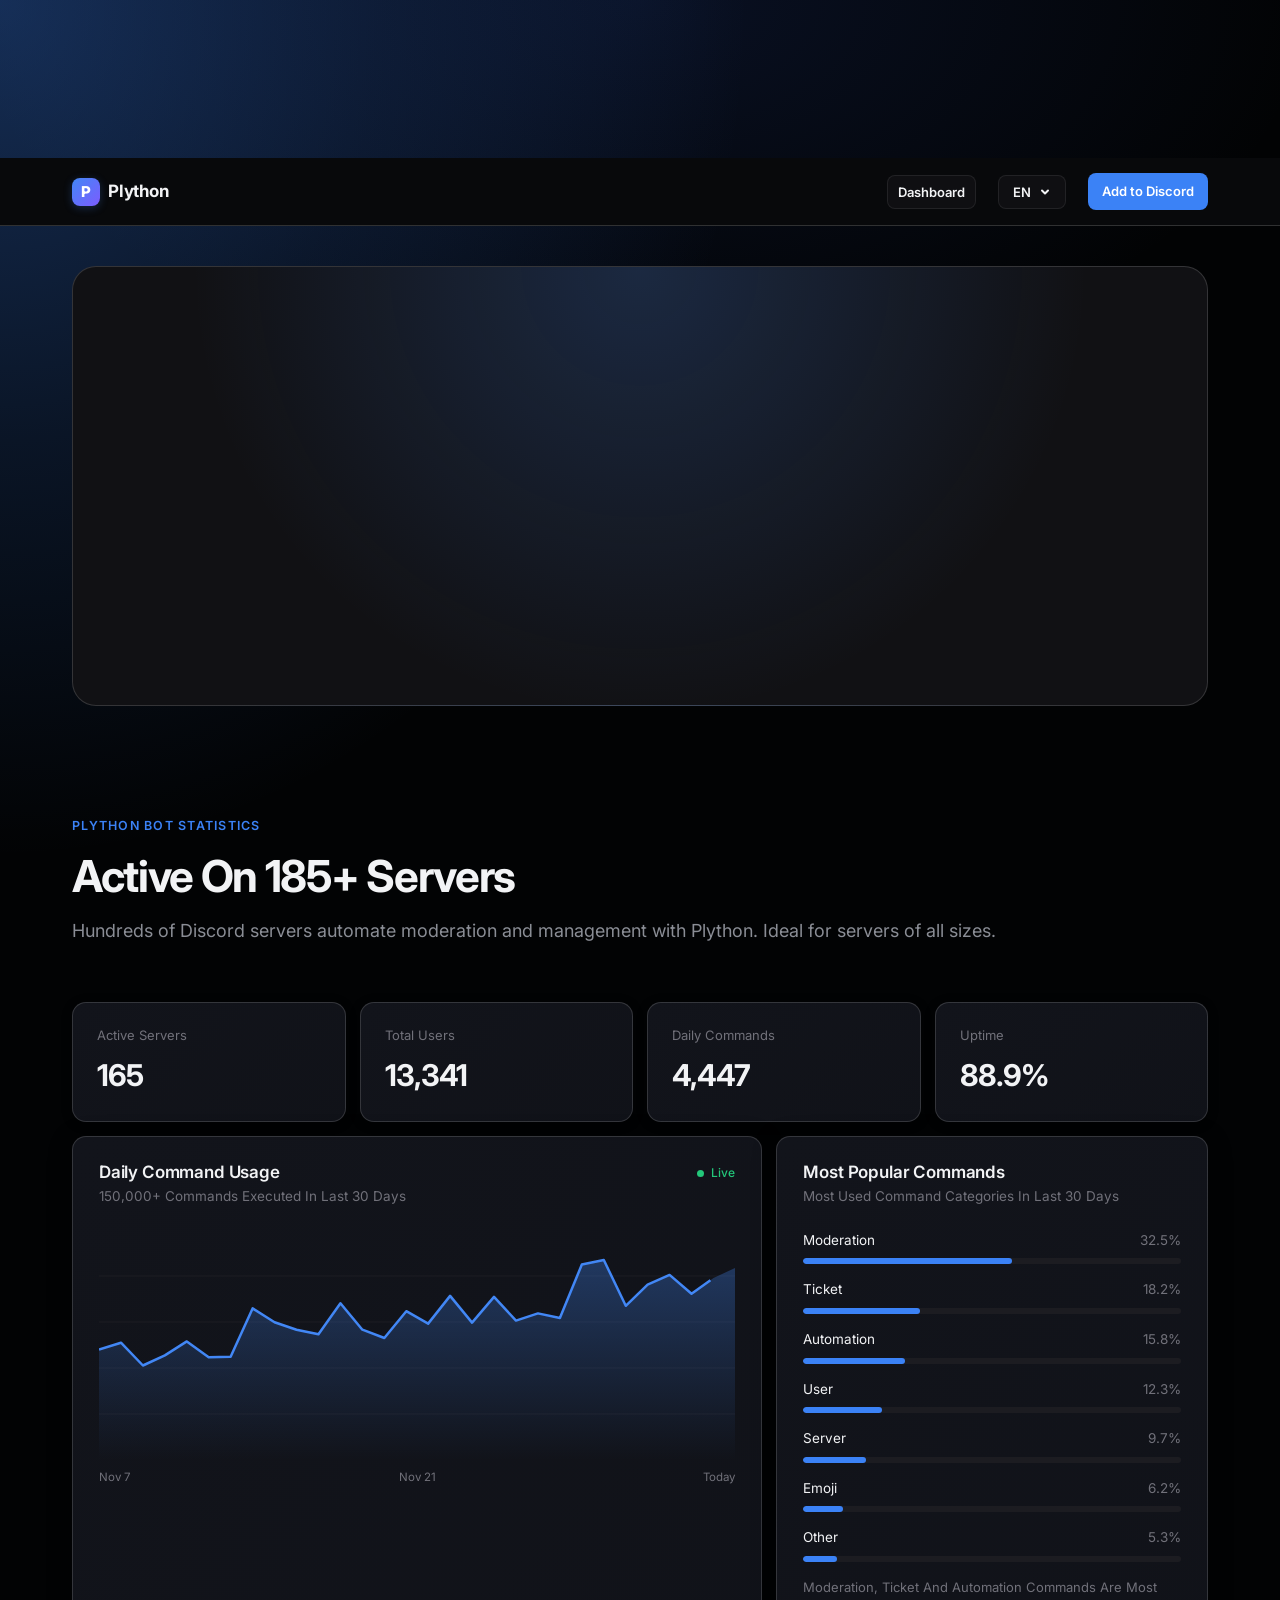
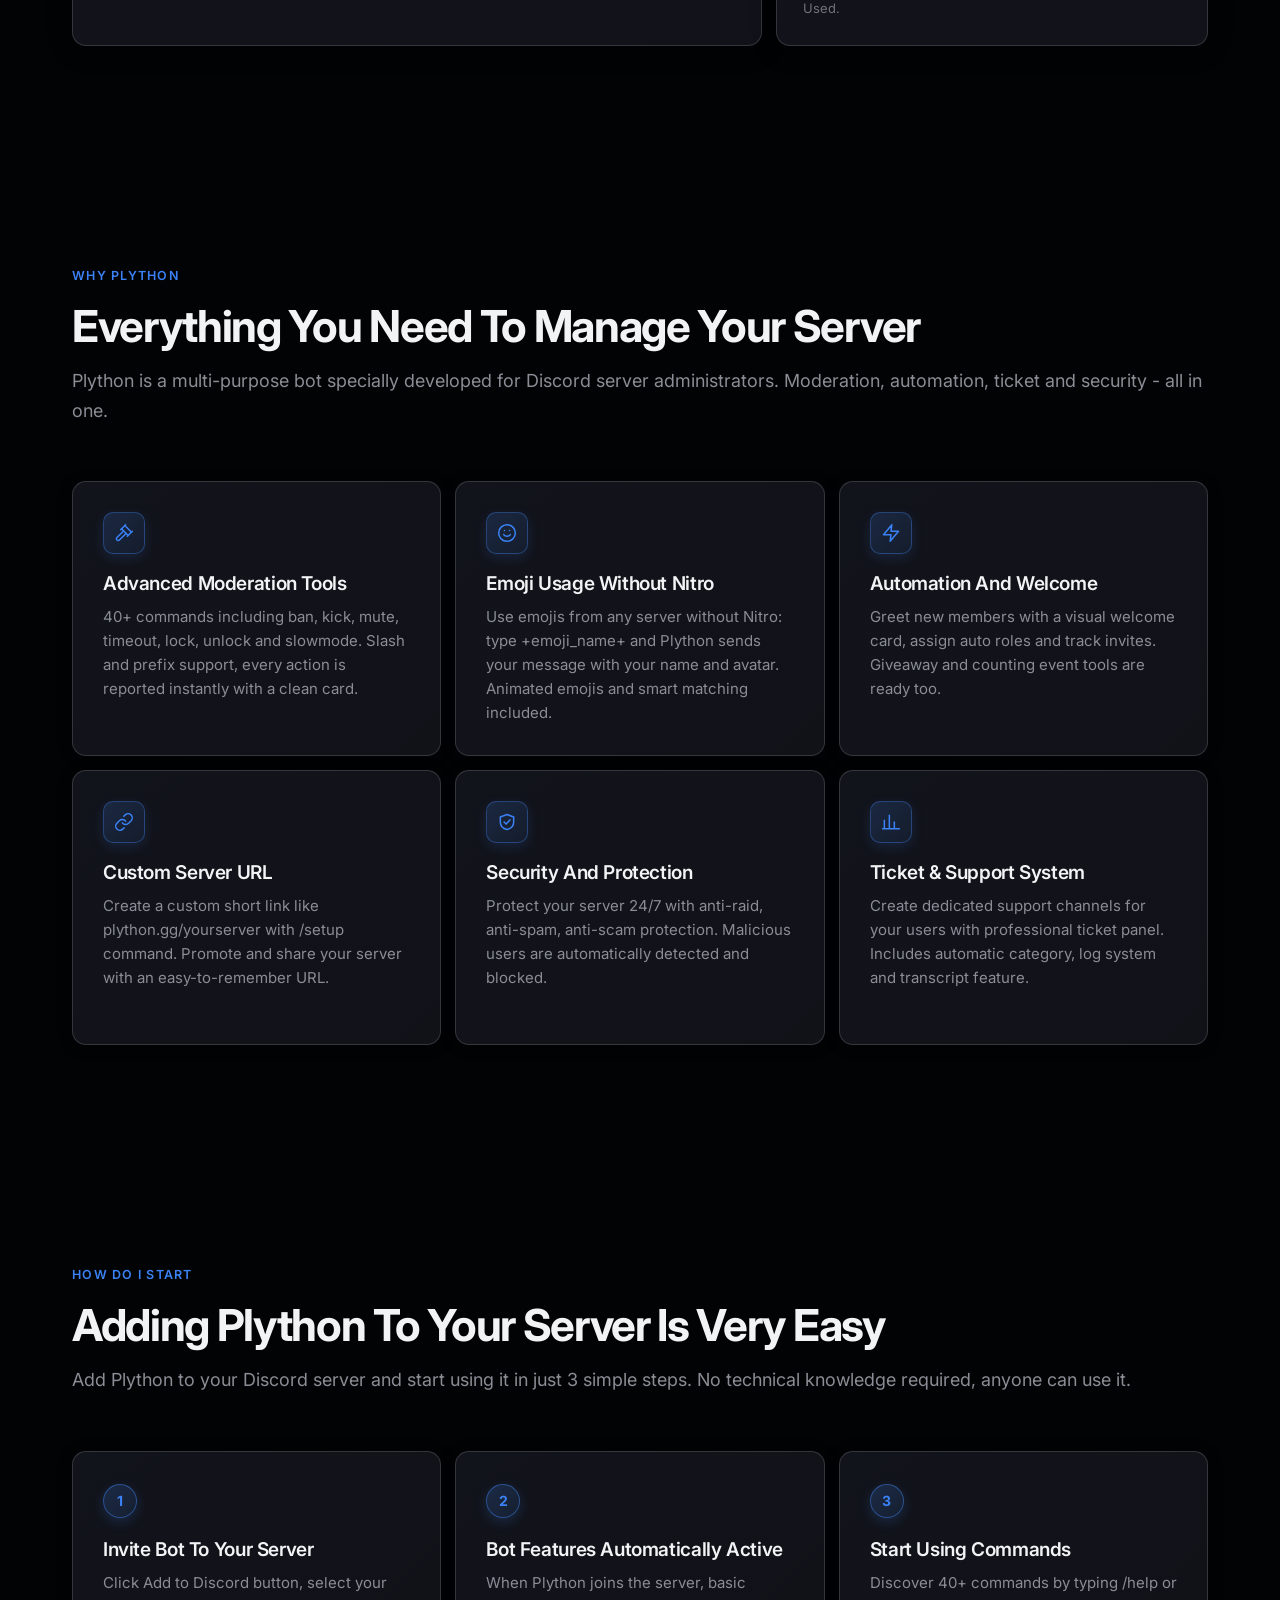
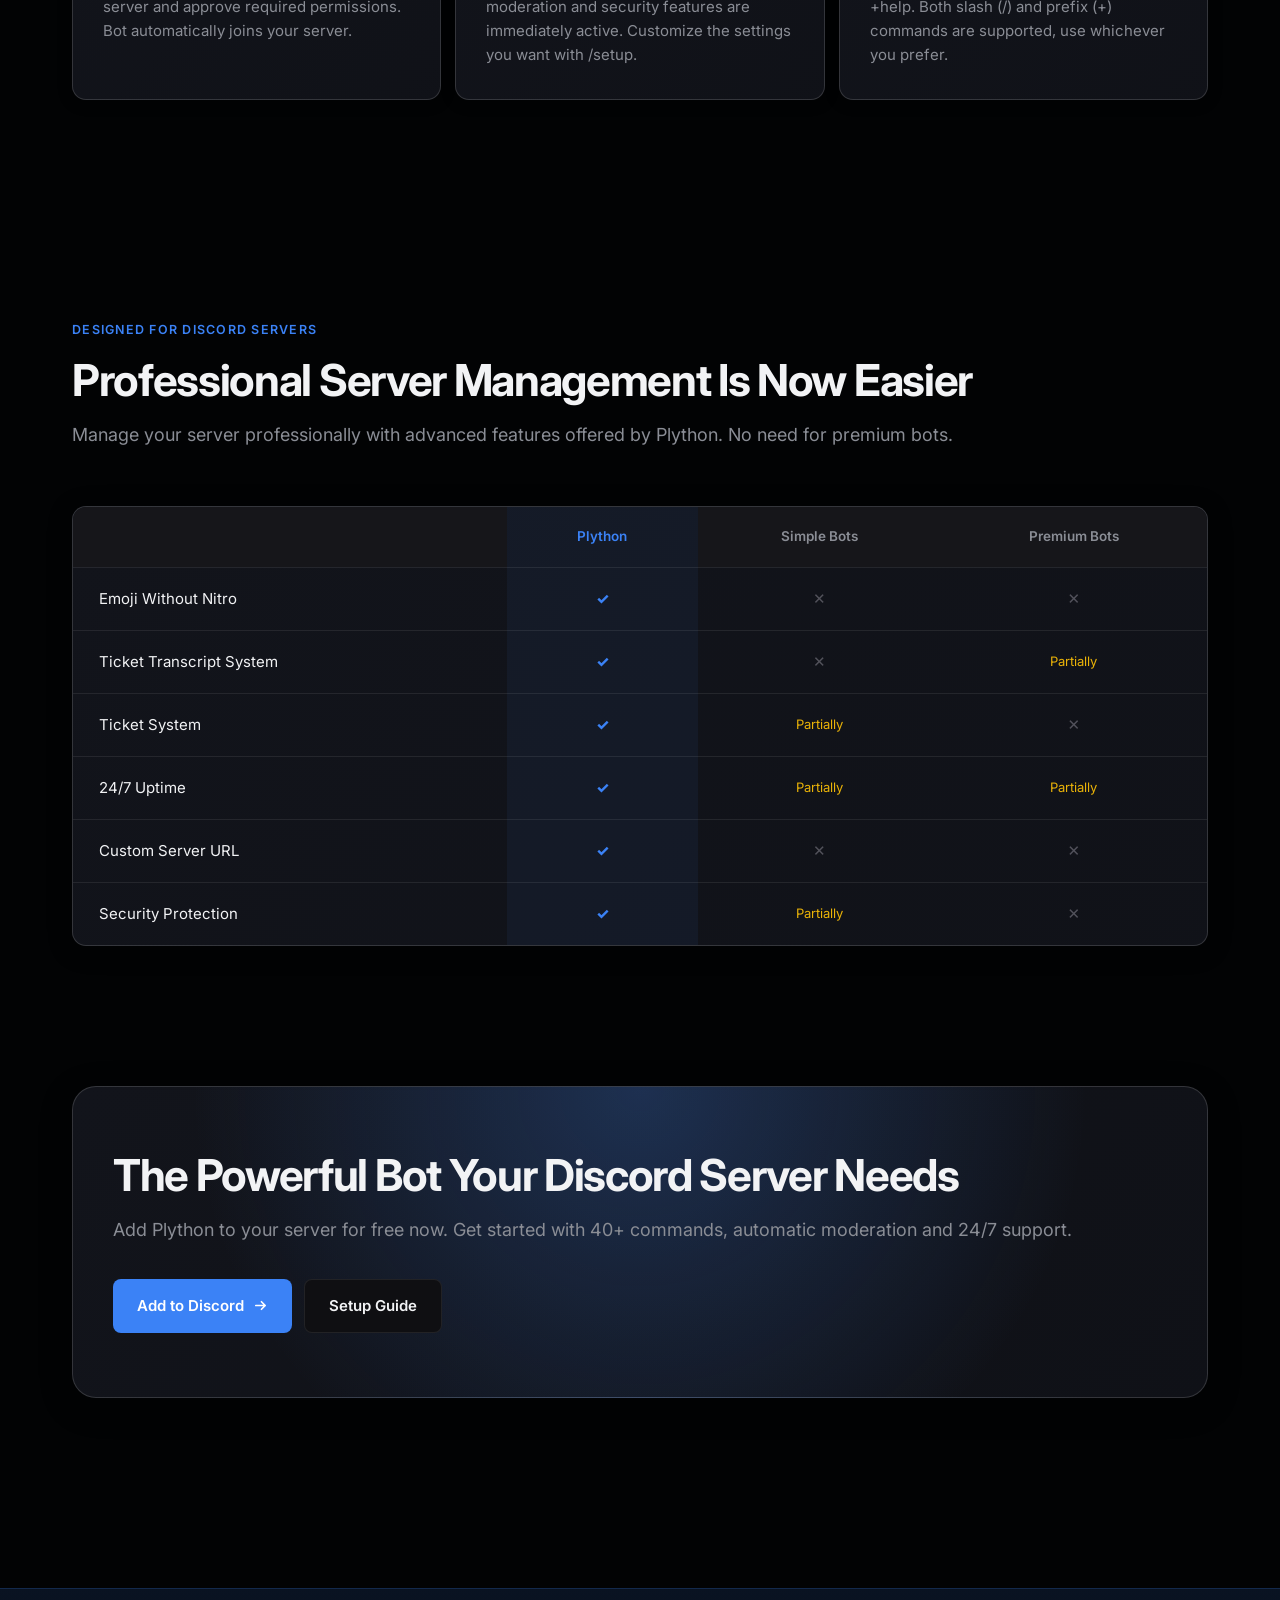
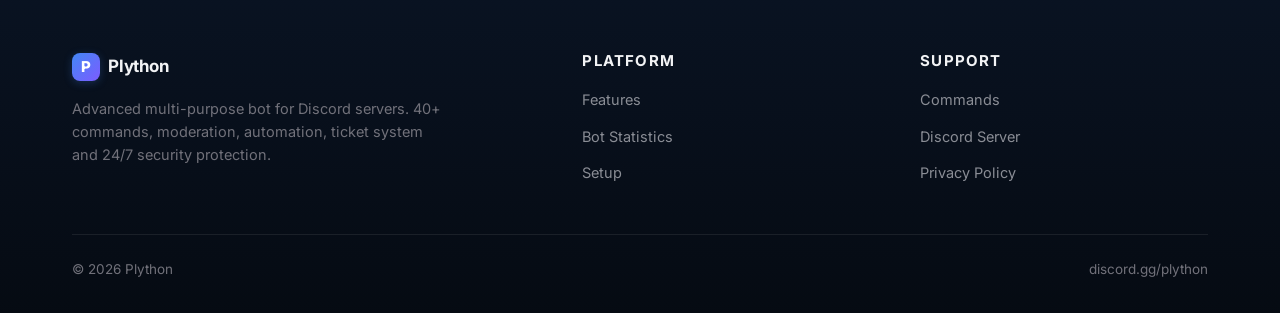
==== index.html @ b492b0d2 "Update index.html" ====
<!DOCTYPE html>
<html lang="en">

<head>
  <meta charset="UTF-8">
  <meta name="viewport" content="width=device-width, initial-scale=1">
  <title>Plython — Güçlü Discord Moderasyon Botu</title>
  <meta name="description" content="Plython - Discord serveriniz üçün tam funksional moderasyon və idarəetmə botu. Pulsuz, güclü və istifadəsi asan.">
  <meta name="theme-color" content="#4287f5">
  <link rel="preconnect" href="https://fonts.googleapis.com">
  <link rel="preconnect" href="https://fonts.gstatic.com" crossorigin>
  <link href="https://fonts.googleapis.com/css2?family=Inter:wght@400;500;600;700;800&family=Orbitron:wght@700;800;900&display=swap" rel="stylesheet">
  <link rel="stylesheet" href="css/style.css?v=12">
</head>

<body>

  <canvas id="bgCanvas" aria-hidden="true"></canvas>
  <div class="cursor-glow" id="cursorGlow" aria-hidden="true"></div>

  <header>
    <nav class="top">
      <div class="wrap">
        <a href="#" class="logo"><span class="logo-mark">P</span>Plython</a>
        <button class="menu-btn" id="menuBtn" type="button" aria-label="Menu" aria-expanded="false" aria-controls="navCta">
          <span></span><span></span><span></span>
        </button>
        <div class="nav-cta" id="navCta">
          <a href="#" class="lang-sel" id="dashboardBtn" aria-label="Dashboard" title="Dashboard">Dashboard</a>
          <div class="lang-dropdown" id="langDropdown">
            <button class="lang-btn" id="langBtn">
              <span id="currentLang">EN</span>
              <svg width="12" height="12" viewBox="0 0 12 12" fill="none" stroke="currentColor" stroke-width="2" stroke-linecap="round" stroke-linejoin="round">
                <path d="M3 4.5l3 3 3-3"/>
              </svg>
            </button>
            <div class="lang-menu" id="langMenu">
              <button class="lang-option" data-lang="en">EN<svg class="tick" width="14" height="14" viewBox="0 0 24 24" fill="none" stroke="currentColor" stroke-width="2.4" stroke-linecap="round" stroke-linejoin="round"><path d="M5 12.5l4.5 4.5L19 7.5" /></svg></button>
              <button class="lang-option" data-lang="tr">TR<svg class="tick" width="14" height="14" viewBox="0 0 24 24" fill="none" stroke="currentColor" stroke-width="2.4" stroke-linecap="round" stroke-linejoin="round"><path d="M5 12.5l4.5 4.5L19 7.5" /></svg></button>
            </div>
          </div>
          <a href="#how" class="btn btn-primary sm">Discord'a Ekle</a>
        </div>
      </div>
    </nav>
  </header>

  <main>
    <section class="hero">
      <div class="wrap">
        <div class="hero-frame" id="heroFrame" style="width:100%;min-height:440px;border:1px solid rgba(255,255,255,.15);border-radius:24px;overflow:hidden;background:radial-gradient(640px circle at 50% 0%,rgba(66,135,245,.2),transparent 70%),#111114;"></div>
      </div>
    </section>

    <section id="network">
      <div class="wrap">
        <div class="sec-head reveal">
          <span class="eyebrow">Plython Bot İstatistikleri</span>
          <h2>185+ Sunucuda Aktif Kullanımda</h2>
          <p class="lead">Yüzlərcə Discord sunucusu Plython ile moderasyon ve yönetim işlemlerini otomatikleştiriyor. Küçükten büyüğe her sunucu için idealdir.</p>
        </div>
        <div class="net-top reveal">
          <div class="mini"><small>Aktiv sunucular</small><b data-count="185" data-sep="1">0</b></div>
          <div class="mini"><small>Toplam kullanıcı</small><b data-count="15000" data-sep="1">0</b></div>
          <div class="mini"><small>Günlük komutlar</small><b data-count="5000" data-sep="1">0</b></div>
          <div class="mini"><small>Uptime</small><b data-count="99.9" data-dec="1" data-suffix="%">0</b></div>
        </div>
        <div class="net-main reveal">
          <div class="panel">
            <span class="live"><i></i>Canlı</span>
            <h3>Günlük Komut Kullanımı</h3>
            <p class="sub">Son 30 günde 150.000+ komut çalıştırıldı</p>
            <svg id="chart" viewBox="0 0 600 230" preserveAspectRatio="none"></svg>
            <div class="chart-x"><span id="d1"></span><span id="d2"></span><span>Bugün</span></div>
          </div>
          <div class="panel">
            <h3>En Popüler Komutlar</h3>
            <p class="sub">Son 30 günde en çok kullanılan komut kategorileri</p>
            <div id="langs"></div>
            <p class="note">Moderasyon, ticket ve otomasyon komutları en çok kullanılıyor.</p>
          </div>
        </div>

      </div>
    </section>

    <section id="features">
      <div class="wrap">
        <div class="sec-head reveal">
          <span class="eyebrow">Neden Plython</span>
          <h2>Sunucunuzu Yönetmek İçin İhtiyacınız Olan Her Şey</h2>
          <p class="lead">Plython, Discord sunucu yöneticileri için özel geliştirilmiş çok amaçlı bir bottur. Moderasyon, otomasyon, ticket ve güvenlik - hepsi bir arada.</p>
        </div>
        <div class="feat-grid">
          <div class="feat reveal">
            <div class="ico"><svg viewBox="0 0 24 24" fill="none" stroke="currentColor" stroke-width="1.8" stroke-linecap="round" stroke-linejoin="round">
                <path d="m14.5 12.5-8 8a2.119 2.119 0 1 1-3-3l8-8" />
                <path d="m16 16 6-6" />
                <path d="m8 8 6-6" />
                <path d="m9 7 8 8" />
                <path d="m21 11-8-8" />
              </svg></div>
            <h3>Gelişmiş Moderasyon Araçları</h3>
            <p>Ban, kick, mute, timeout, lock, unlock ve slowmode dahil 40+ komut. Slash ve prefix desteği, her işlem anında şık bir kartla raporlanır.</p>
          </div>
          <div class="feat reveal">
            <div class="ico"><svg viewBox="0 0 24 24" fill="none" stroke="currentColor" stroke-width="1.8" stroke-linecap="round" stroke-linejoin="round">
                <circle cx="12" cy="12" r="10" />
                <path d="M8 14s1.5 2 4 2 4-2 4-2" />
                <line x1="9" y1="9" x2="9.01" y2="9" />
                <line x1="15" y1="9" x2="15.01" y2="9" />
              </svg></div>
            <h3>Nitrosuz Emoji Kullanımı</h3>
            <p>Nitro olmadan herhangi bir sunucunun emojisini kullanın: +emoji_adı+ yazın, Plython mesajınızı sizin adınız ve avatarınızla gönderir. Animasyonlu emojiler ve akıllı eşleştirme dahil.</p>
          </div>
          <div class="feat reveal">
            <div class="ico"><svg viewBox="0 0 24 24" fill="none" stroke="currentColor" stroke-width="1.8" stroke-linecap="round" stroke-linejoin="round">
                <path d="M13 2 3 14h9l-1 8 10-12h-9l1-8z" />
              </svg></div>
            <h3>Otomasyon Ve Karşılama</h3>
            <p>Yeni üyeleri görsel karşılama kartıyla karşılayın, otorol verin ve davetleri takip edin. Çekiliş ve sayma gibi etkinlik araçları da hazır.</p>
          </div>
          <div class="feat reveal">
            <div class="ico"><svg viewBox="0 0 24 24" fill="none" stroke="currentColor" stroke-width="1.8" stroke-linecap="round" stroke-linejoin="round">
                <path d="M10 13a5 5 0 0 0 7.54.54l3-3a5 5 0 0 0-7.07-7.07l-1.72 1.71"/><path d="M14 11a5 5 0 0 0-7.54-.54l-3 3a5 5 0 0 0 7.07 7.07l1.71-1.7100" />
              </svg></div>
            <h3>Özel Sunucu URL'si</h3>
            <p>/setup komutu ile plython.gg/sunucuadınız gibi özel kısa link oluşturun. Sunucunuzu kolay hatırlanır URL ile tanıtın ve paylaşın.</p>
          </div>
          <div class="feat reveal">
            <div class="ico"><svg viewBox="0 0 24 24" fill="none" stroke="currentColor" stroke-width="1.8" stroke-linecap="round" stroke-linejoin="round">
                <path d="M12 3l8 3v6c0 4.500-3.300 8-8 9-4.700-1-8-4.500-8-9V6l8-3z" />
                <path d="M8.500 12l2.500 2.5 4.500-5" />
              </svg></div>
            <h3>Güvenlik Ve Koruma</h3>
            <p>Anti-raid, anti-spam, anti-scam koruması ile sunucunuzu 7/24 koruyun. Zararlı kullanıcılar otomatik tespit edilir ve engellenir.</p>
          </div>
          <div class="feat reveal">
            <div class="ico"><svg viewBox="0 0 24 24" fill="none" stroke="currentColor" stroke-width="1.8" stroke-linecap="round" stroke-linejoin="round">
                <path d="M4 20V10M10 20V4M16 20v-8M22 20H2" />
              </svg></div>
            <h3>Ticket & Destek Sistemi</h3>
            <p>Profesyonel ticket paneli ile kullanıcılarınıza özel destek kanalları oluşturun. Otomatik kategori, log sistemi ve transcript özelliği dahil.</p>
          </div>
        </div>
      </div>
    </section>

    <section id="how">
      <div class="wrap">
        <div class="sec-head center reveal">
          <span class="eyebrow">Nasıl Başlarım</span>
          <h2>Plython'u Sunucuna Eklemek Çok Kolay</h2>
          <p class="lead">Sadece 3 basit adımda Plython'u Discord sunucunuza ekleyip kullanmaya başlayın. Teknik bilgi gerektirmez, herkes kullanabilir.</p>
        </div>
        <div class="steps">
          <div class="step reveal">
            <div class="num">1</div>
            <h3>Botu Sunucuna Davet Et</h3>
            <p>Discord'a Ekle butonuna tıklayın, sunucunuzu seçin ve gerekli izinleri onaylayın. Bot otomatik olarak sunucunuza katılır.</p>
          </div>
          <div class="step reveal">
            <div class="num">2</div>
            <h3>Botun Özellikleri Otomatik Aktif</h3>
            <p>Plython sunucuya katıldığında temel moderasyon ve güvenlik özellikleri hemen aktif olur. İstediğiniz ayarları /setup ile özelleştirin.</p>
          </div>
          <div class="step reveal">
            <div class="num">3</div>
            <h3>Komutları Kullanmaya Başla</h3>
            <p>/help veya +help yazarak 40+ komutu keşfedin. Hem slash (/) hem de prefix (+) komutları desteklenir, istediğinizi kullanın.</p>
          </div>
        </div>
      </div>
    </section>

    <section id="compare">
      <div class="wrap">
        <div class="sec-head center reveal">
          <span class="eyebrow">Discord sunucuları için tasarlandı</span>
          <h2>Profesyonel Sunucu Yönetimi Artık Daha Kolay</h2>
          <p class="lead">Plython'un sunduğu gelişmiş özellikler sayesinde sunucunuzu profesyonel bir şekilde yönetin. Premium botlara gerek yok.</p>
        </div>
        <div class="table-wrap reveal">
          <table>
            <thead>
              <tr>
                <th></th>
                <th class="c hl">Plython</th>
                <th class="c">Basit botlar</th>
                <th class="c">Premium botlar</th>
              </tr>
            </thead>
            <tbody>
              <tr>
                <td>Nitrosuz emoji kullanımı</td>
                <td class="c hl yes">✓</td>
                <td class="c no">✕</td>
                <td class="c no">✕</td>
              </tr>
              <tr>
                <td>Ticket transcript sistemi</td>
                <td class="c hl yes">✓</td>
                <td class="c no">✕</td>
                <td class="c part">Kısmen</td>
              </tr>
              <tr>
                <td>Ticket sistemi</td>
                <td class="c hl yes">✓</td>
                <td class="c part">Kısmen</td>
                <td class="c no">✕</td>
              </tr>
              <tr>
                <td>7/24 Çalışma süresi</td>
                <td class="c hl yes">✓</td>
                <td class="c part">Kısmen</td>
                <td class="c part">Kısmen</td>
              </tr>
              <tr>
                <td>Özel sunucu URL</td>
                <td class="c hl yes">✓</td>
                <td class="c no">✕</td>
                <td class="c no">✕</td>
              </tr>
              <tr>
                <td>Security Protection</td>
                <td class="c hl yes">✓</td>
                <td class="c part">Kısmen</td>
                <td class="c no">✕</td>
              </tr>
            </tbody>
          </table>
        </div>
      </div>
    </section>





    <section class="cta">
      <div class="wrap">
        <div class="cta-box reveal">
          <h2>Discord Sunucunuzun İhtiyacı Olan Güçlü Bot</h2>
          <p class="lead">Plython'u hemen ücretsiz olarak sunucunuza ekleyin. 40+ komut, otomatik moderasyon ve 7/24 destek için şimdi başlayın.</p>
          <div class="hero-btns">
            <a href="#" class="btn btn-primary">Discord'a Ekle <svg width="15" height="15" viewBox="0 0 16 16" fill="none" stroke="currentColor" stroke-width="1.8" stroke-linecap="round" stroke-linejoin="round">
                <path d="M3 8h10M9 4l4 4-4 4" />
              </svg></a>
            <a href="#how" class="btn btn-dark">Kurulum Rehberi</a>
          </div>
        </div>
      </div>
    </section>
  </main>

  <footer>
    <div class="wrap">
      <div class="foot-grid">
        <div>
          <a href="#" class="logo"><span class="logo-mark">P</span>Plython</a>
          <p>Discord sunucuları için gelişmiş çok amaçlı bot. 40+ komut, moderasyon, otomasyon, ticket sistemi ve 7/24 güvenlik koruması.</p>
        </div>
        <div>
          <h4>Platform</h4>
          <ul>
            <li><a href="#features">Özellikler</a></li>
            <li><a href="#network">Bot İstatistikleri</a></li>
            <li><a href="#how">Kurulum</a></li>
          </ul>
        </div>
        <div>
          <h4>Destek</h4>
          <ul>
            <li><a href="#">Komutlar</a></li>
            <li><a href="#">Discord Sunucusu</a></li>
            <li><a href="#">Gizlilik Politikası</a></li>
          </ul>
        </div>
      </div>
      <div class="copy"><span>© 2026 Plython</span><span>discord.gg/plython</span></div>
    </div>
  </footer>

  <button class="to-top" id="toTop" type="button" aria-label="Scroll to top">
    <svg viewBox="0 0 24 24" width="20" height="20" fill="none" stroke="currentColor" stroke-width="2" stroke-linecap="round" stroke-linejoin="round"><path d="M12 19V5M5 12l7-7 7 7" /></svg>
  </button>
  <script src="js/language.js?v=8"></script>
  <script src="js/main.js?v=9"></script>
  <script src="js/background.js?v=2"></script>
</body>

</html>
---- css/style.css ----
:root {
  --bg: #020304;
  --bg2: #0d0d0f;
  --panel: #12141B;
  --panel2: #16161a;
  --line: rgba(255, 255, 255, .08);
  --line2: rgba(255, 255, 255, .15);
  --text: #F2F3F5;
  --muted: #8A8D95;
  --dim: #71717a;
  --blue: #3B82F6;
  --blue2: #3B82F6;
  --green: #23C77A;
  --red: #ef4444;
  --yellow: #eab308;
  --radius: 14px;
  --sans: 'Inter', system-ui, -apple-system, 'Segoe UI', sans-serif;
}

* {
  box-sizing: border-box;
  margin: 0;
  padding: 0;
}

html {
  scroll-behavior: smooth;
  scroll-padding-top: 84px;
}

body {
  background-color: var(--bg);
  background-image:
    radial-gradient(ellipse 75% 100% at 0% 0%, rgba(59, 130, 246, .34) 0%, rgba(59, 130, 246, .14) 40%, transparent 78%),
    radial-gradient(ellipse 70% 520px at 50% 0%, rgba(37, 70, 160, .2), transparent 75%);
  background-size: 100% 1100px, auto;
  background-repeat: no-repeat;
  color: var(--text);
  font-family: var(--sans);
  line-height: 1.6;
  overflow-x: hidden;
  -webkit-font-smoothing: antialiased;
}

a {
  color: inherit;
  text-decoration: none;
}

button {
  font-family: inherit;
  cursor: pointer;
  border: none;
  background: none;
  color: inherit;
}

svg {
  display: block;
  max-width: 100%;
}

.wrap {
  width: min(1136px, 92%);
  margin: 0 auto;
}

section {
  padding: 110px 0;
}

h1,
h2,
h3,
h4 {
  line-height: 1.1;
  letter-spacing: -.03em;
}

.eyebrow {
  font-size: 12.5px;
  font-weight: 600;
  letter-spacing: .1em;
  text-transform: uppercase;
  color: var(--blue2);
  margin-bottom: 16px;
  display: block;
}

h2 {
  font-size: clamp(30px, 4vw, 44px);
  font-weight: 700;
  margin-bottom: 16px;
}

.lead {
  color: var(--muted);
  font-size: 18px;
  max-width: none;
  width: 100%;
  line-height: 1.65;
}

.sec-head {
  margin-bottom: 56px;
}

.sec-head,
.sec-head.center {
  text-align: left;
}

.sec-head h2 {
  max-width: none;
  width: 100%;
}

.sec-head.center .lead {
  margin: 0;
}

.btn {
  display: inline-flex;
  align-items: center;
  justify-content: center;
  gap: 9px;
  padding: 14px 24px;
  border-radius: 8px;
  font-weight: 600;
  font-size: 15px;
  transition: .2s;
  white-space: nowrap;
}

.btn-primary {
  background: var(--blue);
  color: #fff;
}

.btn-primary:hover {
  background: var(--blue2);
  transform: translateY(-1px);
}

.btn-dark {
  background: #0f0f12;
  border: 1px solid var(--line);
  color: var(--text);
}

.btn-dark:hover {
  border-color: var(--line2);
  background: #16161a;
}

.btn.sm {
  padding: 8px 14px;
  font-size: 13px;
  font-weight: 600;
}

.reveal {
  opacity: 0;
  transform: translateY(24px);
  transition: opacity .8s ease, transform .8s ease;
}

.reveal.in {
  opacity: 1;
  transform: none;
}

nav.top::after {
  content: "";
  position: absolute;
  left: 0;
  right: 0;
  bottom: 0;
  height: 1px;
  background: rgba(255, 255, 255, .16);
  pointer-events: none;
}

nav.top {
  position: sticky;
  top: 0;
  z-index: 50;
  background: #08090b;
}

nav.top .wrap {
  position: relative;
  display: flex;
  align-items: center;
  justify-content: space-between;
  height: 68px;
}

.logo {
  display: flex;
  align-items: center;
  gap: 8px;
  font-weight: 700;
  font-size: 17px;
  letter-spacing: -0.01em;
  font-family: 'Inter', system-ui, sans-serif;
  font-style: normal;
}

.logo-mark {
  width: 28px;
  height: 28px;
  border-radius: 8px;
  background: linear-gradient(135deg, #4287f5, #7c5cff);
  display: grid;
  place-items: center;
  color: #fff;
  font-weight: 800;
  font-size: 15px;
  box-shadow: 0 2px 8px rgba(66, 135, 245, 0.25);
}

.logo small {
  font-weight: 400;
  color: var(--dim);
  font-size: 15px;
  margin-left: -4px;
}

.nav-cta {
  display: flex;
  gap: 22px;
  align-items: center;
  justify-content: flex-end;
}

.nav-cta .signin {
  font-size: 14.5px;
  font-weight: 500;
}

.hero {
  padding: 40px 0 0;
}

.hero-frame {
  width: 100%;
  min-height: 440px;
  border: 1px solid var(--line);
  border-radius: 24px;
  background: radial-gradient(640px circle at 50% 0%, rgba(66, 135, 245, .2), transparent 70%), var(--panel);
  overflow: hidden;
}

.hero-frame img {
  display: block;
  width: 100%;
  height: 100%;
  object-fit: cover;
}

.hero-grid {
  display: grid;
  grid-template-columns: 1.02fr .98fr;
  gap: 56px;
  align-items: center;
}

.hero h1 {
  font-size: clamp(40px, 5.3vw, 64px);
  font-weight: 700;
  margin-bottom: 26px;
  letter-spacing: -.035em;
  line-height: 1.04;
}

.hero p.lead {
  margin-bottom: 38px;
  font-size: 18px;
  max-width: 560px;
}

.hero-btns {
  display: flex;
  gap: 12px;
  flex-wrap: wrap;
}

.browser {
  background: #0c0c0f;
  border: 1px solid var(--line);
  border-radius: 16px;
  overflow: hidden;
  box-shadow: 0 50px 120px -40px rgba(30, 60, 160, .35);
}

.browser-bar {
  display: grid;
  grid-template-columns: 70px 1fr 70px;
  align-items: center;
  padding: 12px 16px;
  border-bottom: 1px solid var(--line);
  background: #0e0e11;
}

.dots {
  display: flex;
  gap: 7px;
}

.dots i {
  width: 10px;
  height: 10px;
  border-radius: 50%;
  background: #2b2b31;
}

.url {
  display: flex;
  align-items: center;
  justify-content: center;
  gap: 7px;
  background: #09090b;
  border: 1px solid var(--line);
  border-radius: 6px;
  padding: 4px 10px;
  font-size: 11.5px;
  color: var(--muted);
}

.browser-body {
  display: grid;
  grid-template-columns: 148px 1fr;
  min-height: 440px;
}

.side {
  border-right: 1px solid var(--line);
  padding: 16px 12px;
  display: grid;
  gap: 6px;
  align-content: start;
}

.side-logo {
  display: flex;
  align-items: center;
  gap: 9px;
  padding: 6px 8px;
  margin-bottom: 8px;
}

.side-logo i {
  width: 20px;
  height: 20px;
  border-radius: 5px;
  background: var(--blue);
}

.bar-s {
  height: 7px;
  border-radius: 4px;
  background: #2a2a31;
}

.side-item {
  display: flex;
  align-items: center;
  gap: 9px;
  padding: 9px 8px;
  border-radius: 7px;
}

.side-item i {
  width: 11px;
  height: 11px;
  border-radius: 3px;
  background: #2a2a31;
}

.side-item.act {
  background: #17171c;
}

.main {
  padding: 18px;
  display: flex;
  flex-direction: column;
  gap: 16px;
}

.mini-cards {
  display: grid;
  grid-template-columns: 1fr 1fr;
  gap: 10px;
}

.mini-card {
  border: 1px solid var(--line);
  border-radius: 9px;
  padding: 11px 12px;
  display: grid;
  gap: 7px;
  background: #0d0d10;
}

.mini-card .t {
  display: flex;
  align-items: center;
  gap: 7px;
}

.mini-card .t i {
  width: 5px;
  height: 5px;
  border-radius: 50%;
  background: var(--blue2);
}

.mini-card:nth-child(2) .t i {
  background: var(--green);
}

.spons-row {
  display: flex;
  justify-content: space-between;
  align-items: center;
}

.spons-row span {
  font-size: 10.5px;
  letter-spacing: .14em;
  color: var(--dim);
  font-weight: 500;
}

.cdots {
  display: flex;
  gap: 4px;
}

.cdots i {
  width: 5px;
  height: 5px;
  border-radius: 99px;
  background: #3a3a42;
  transition: .3s;
}

.cdots i.on {
  width: 20px;
  background: var(--blue2);
}

.ad-main {
  border: 1.5px solid #e4e4e7;
  border-radius: 26px;
  padding: 20px 20px 20px 22px;
  background: #09090b;
  display: grid;
  grid-template-columns: 1fr 78px;
  gap: 10px;
  min-height: 270px;
  transition: opacity .3s;
}

.ad-main.fade {
  opacity: 0;
}

.ad-author {
  display: flex;
  align-items: center;
  gap: 8px;
  font-size: 13px;
  font-weight: 600;
  margin-bottom: 10px;
}

.ad-author:empty {
  display: none;
}

.av {
  width: 20px;
  height: 20px;
  border-radius: 50%;
  background: linear-gradient(135deg, #4287f5, #7c5cff);
  flex: none;
}

.ad-main h4 {
  font-size: 16px;
  font-weight: 700;
  margin-bottom: 9px;
  letter-spacing: -.01em;
  line-height: 1.25;
}

.ad-main h4:empty {
  display: none;
}

.official {
  display: inline-block;
  font-size: 10px;
  font-weight: 700;
  letter-spacing: .04em;
  background: #18181b;
  border: 1px solid var(--line);
  border-radius: 5px;
  padding: 2px 8px;
  margin-bottom: 10px;
}

.official:empty {
  display: none;
}

.ad-main p {
  font-size: 13.5px;
  color: var(--muted);
  margin-bottom: 12px;
  line-height: 1.6;
}

.ad-main p:empty {
  display: none;
}

.ad-meta {
  font-size: 12px;
  color: var(--muted);
  margin-bottom: 12px;
  display: block;
  white-space: nowrap;
  overflow: hidden;
  text-overflow: ellipsis;
}

.ad-meta:empty {
  display: none;
}

.join {
  background: #000;
  border: 1px solid var(--line2);
  color: #fff;
  font-weight: 600;
  font-size: 13px;
  padding: 9px 14px;
  border-radius: 8px;
}

.join:empty {
  display: none;
}

.ad-art {
  display: flex;
  justify-content: flex-end;
  align-items: flex-start;
}

.ad-art svg {
  display: none;
}

.stats {
  border-top: 1px solid var(--line);
  border-bottom: 1px solid var(--line);
  padding: 0;
}

.stats-grid {
  display: grid;
  grid-template-columns: repeat(4, 1fr);
}

.stat {
  padding: 42px 32px;
  border-left: 1px solid var(--line);
}

.stat:first-child {
  border-left: none;
  padding-left: 0;
}

.stat b {
  display: block;
  font-size: clamp(28px, 3.4vw, 38px);
  font-weight: 700;
  letter-spacing: -.03em;
  margin-bottom: 4px;
}

.stat span {
  color: var(--dim);
  font-size: 13.5px;
}

.net-top {
  display: grid;
  grid-template-columns: repeat(4, 1fr);
  gap: 14px;
  margin-bottom: 14px;
}

.mini {
  background: linear-gradient(135deg, var(--panel) 0%, rgba(18, 20, 27, 0.9) 100%);
  border: 1px solid var(--line2);
  border-radius: var(--radius);
  padding: 22px 24px;
  transition: all 0.3s ease;
  box-shadow: 0 2px 12px rgba(0, 0, 0, 0.2);
}

.mini:hover {
  transform: translateY(-2px);
  box-shadow: 0 6px 24px rgba(59, 130, 246, 0.1);
  border-color: rgba(59, 130, 246, 0.3);
}

.mini small {
  color: var(--dim);
  font-size: 13px;
  display: block;
  margin-bottom: 6px;
}

.mini b {
  display: block;
  font-size: 30px;
  font-weight: 700;
  letter-spacing: -.03em;
}

.net-main {
  display: grid;
  grid-template-columns: 1.6fr 1fr;
  gap: 14px;
}

.panel {
  background: linear-gradient(135deg, var(--panel) 0%, rgba(18, 20, 27, 0.92) 100%);
  border: 1px solid var(--line2);
  border-radius: var(--radius);
  padding: 26px;
  box-shadow: 0 4px 24px rgba(0, 0, 0, 0.25);
  transition: all 0.3s ease;
}

.panel:hover {
  transform: translateY(-3px);
  box-shadow: 0 8px 32px rgba(59, 130, 246, 0.12);
  border-color: rgba(59, 130, 246, 0.3);
}

.panel h3 {
  font-size: 17px;
  font-weight: 600;
  letter-spacing: -.01em;
  margin-bottom: 4px;
}

.panel .sub {
  color: var(--dim);
  font-size: 13.5px;
  margin-bottom: 22px;
}

.live {
  float: right;
  font-size: 12px;
  color: var(--green);
  display: flex;
  align-items: center;
  gap: 7px;
  font-weight: 500;
}

.live i,
.pulse {
  width: 7px;
  height: 7px;
  border-radius: 50%;
  background: var(--green);
  animation: pulse 1.8s infinite;
  display: inline-block;
}

@keyframes pulse {
  50% {
    opacity: .35;
  }
}

#chart {
  width: 100%;
  height: 230px;
}

.chart-x {
  display: flex;
  justify-content: space-between;
  font-size: 11.5px;
  color: var(--dim);
  margin-top: 8px;
}

.lang-row {
  margin-bottom: 15px;
}

.lang-row div {
  display: flex;
  justify-content: space-between;
  font-size: 13.5px;
  margin-bottom: 7px;
}

.lang-row span:last-child {
  color: var(--dim);
}

.bar {
  height: 6px;
  background: #1c1c21;
  border-radius: 99px;
  overflow: hidden;
}

.bar i {
  display: block;
  height: 100%;
  width: 0;
  background: var(--blue2);
  border-radius: 99px;
  transition: width 1.4s cubic-bezier(.2, .8, .2, 1);
}

.chips {
  display: flex;
  flex-wrap: wrap;
  gap: 6px;
  margin-top: 18px;
}

.chip {
  font-size: 11.5px;
  font-weight: 500;
  padding: 4px 9px;
  border: 1px solid var(--line);
  border-radius: 6px;
  color: var(--dim);
  text-transform: uppercase;
  letter-spacing: .04em;
}

.chip.on {
  color: var(--blue2);
  border-color: rgba(66, 135, 245, .4);
  background: rgba(66, 135, 245, .1);
}

.note {
  margin-top: 14px;
  margin-bottom: 0;
  color: var(--dim);
  font-size: 13px;
}

.feat-grid {
  display: grid;
  grid-template-columns: repeat(3, 1fr);
  grid-auto-rows: 1fr;
  gap: 14px;
}

.feat {
  background: linear-gradient(135deg, var(--panel) 0%, rgba(18, 20, 27, 0.9) 100%);
  border: 1px solid var(--line2);
  border-radius: var(--radius);
  padding: 30px;
  transition: all 0.3s ease;
  box-shadow: 0 2px 16px rgba(0, 0, 0, 0.2);
}

.feat:hover {
  border-color: rgba(59, 130, 246, 0.35);
  transform: translateY(-4px);
  box-shadow: 0 8px 32px rgba(59, 130, 246, 0.15);
}

.ico {
  width: 42px;
  height: 42px;
  border-radius: 10px;
  background: linear-gradient(135deg, rgba(66, 135, 245, .18) 0%, rgba(66, 135, 245, .08) 100%);
  border: 1px solid rgba(66, 135, 245, .35);
  display: grid;
  place-items: center;
  color: var(--blue2);
  margin-bottom: 20px;
  box-shadow: 0 4px 12px rgba(59, 130, 246, 0.15);
  transition: all 0.3s ease;
}

.feat:hover .ico {
  transform: scale(1.05);
  box-shadow: 0 6px 16px rgba(59, 130, 246, 0.25);
}

.ico svg {
  width: 20px;
  height: 20px;
}

.feat h3 {
  font-size: 19px;
  font-weight: 600;
  margin-bottom: 10px;
  letter-spacing: -.02em;
}

.feat p {
  color: var(--muted);
  font-size: 15px;
}

.steps {
  display: grid;
  grid-template-columns: repeat(3, 1fr);
  gap: 14px;
}

.step {
  background: linear-gradient(135deg, var(--panel) 0%, rgba(18, 20, 27, 0.88) 100%);
  border: 1px solid var(--line2);
  border-radius: var(--radius);
  padding: 32px 30px;
  transition: all 0.3s ease;
  box-shadow: 0 2px 16px rgba(0, 0, 0, 0.2);
}

.step:hover {
  transform: translateY(-4px);
  box-shadow: 0 8px 32px rgba(59, 130, 246, 0.15);
  border-color: rgba(59, 130, 246, 0.35);
}

.step .num {
  width: 34px;
  height: 34px;
  border-radius: 50%;
  background: linear-gradient(135deg, rgba(66, 135, 245, .2) 0%, rgba(66, 135, 245, .1) 100%);
  border: 1px solid rgba(66, 135, 245, .45);
  color: var(--blue2);
  display: grid;
  place-items: center;
  font-weight: 700;
  font-size: 14px;
  margin-bottom: 22px;
  box-shadow: 0 4px 12px rgba(59, 130, 246, 0.2);
  transition: all 0.3s ease;
}

.step:hover .num {
  transform: scale(1.1);
  box-shadow: 0 6px 16px rgba(59, 130, 246, 0.3);
}

.step h3 {
  font-size: 19px;
  font-weight: 600;
  margin-bottom: 10px;
  letter-spacing: -.02em;
}

.step p {
  color: var(--muted);
  font-size: 15px;
}

.table-wrap {
  overflow-x: auto;
  border: 1px solid var(--line2);
  border-radius: var(--radius);
  background: linear-gradient(135deg, var(--panel) 0%, rgba(18, 20, 27, 0.9) 100%);
  box-shadow: 0 4px 24px rgba(0, 0, 0, 0.25);
}

table {
  width: 100%;
  border-collapse: collapse;
  min-width: 640px;
}

th,
td {
  padding: 19px 26px;
  text-align: left;
  border-bottom: 1px solid var(--line);
  font-size: 15px;
}

tr:last-child td {
  border-bottom: none;
}

th {
  font-size: 13.5px;
  color: var(--muted);
  font-weight: 600;
  background: var(--panel2);
}

th.c,
td.c {
  text-align: center;
}

th.hl {
  color: var(--blue2);
}

td.hl,
th.hl {
  background: rgba(66, 135, 245, .06);
}

.yes {
  color: var(--blue2);
  font-weight: 800;
}

.no {
  color: #52525b;
}

.part {
  color: var(--yellow);
  font-size: 13px;
}

.price-grid {
  display: grid;
  grid-template-columns: repeat(3, 1fr);
  gap: 14px;
  align-items: stretch;
}

.plan {
  background: var(--panel);
  border: 1px solid var(--line);
  border-radius: 18px;
  padding: 32px 30px;
  display: flex;
  flex-direction: column;
  position: relative;
  transition: .25s;
}

.plan:hover {
  border-color: var(--line2);
}

.plan.best {
  border-color: var(--blue2);
  box-shadow: 0 0 0 1px var(--blue2), 0 30px 80px -40px rgba(66, 135, 245, .6);
}

.plan .ribbon {
  position: absolute;
  top: -12px;
  left: 30px;
  background: var(--blue);
  color: #fff;
  font-size: 12px;
  font-weight: 600;
  padding: 3px 12px;
  border-radius: 999px;
}

.plan h3 {
  font-size: 20px;
  font-weight: 600;
  letter-spacing: -.02em;
}

.plan .desc {
  color: var(--dim);
  font-size: 14px;
  margin: 2px 0 22px;
}

.plan .amount {
  font-size: 46px;
  font-weight: 700;
  letter-spacing: -.04em;
  line-height: 1;
}

.plan .once {
  color: var(--dim);
  font-size: 14px;
  margin: 6px 0 4px;
}

.bonus {
  color: var(--blue2);
  font-size: 13.5px;
  font-weight: 500;
  min-height: 22px;
  margin-bottom: 14px;
}

.plan ul {
  list-style: none;
  margin: 8px 0 28px;
  display: grid;
  gap: 12px;
  flex: 1;
}

.plan li {
  display: flex;
  gap: 11px;
  font-size: 14.5px;
  color: var(--muted);
}

.plan li::before {
  content: "";
  width: 16px;
  height: 16px;
  flex: none;
  margin-top: 3px;
  border-radius: 50%;
  background: rgba(66, 135, 245, .15) url("data:image/svg+xml,%3Csvg xmlns='http://www.w3.org/2000/svg' viewBox='0 0 16 16'%3E%3Cpath d='M4.5 8.3l2.3 2.3 4.7-4.9' fill='none' stroke='%234287f5' stroke-width='1.8' stroke-linecap='round' stroke-linejoin='round'/%3E%3C/svg%3E") center/contain no-repeat;
}

.plan .btn {
  width: 100%;
}

.estimator {
  margin-top: 24px;
  background: var(--panel);
  border: 1px solid var(--line);
  border-radius: 18px;
  padding: 34px;
  display: grid;
  grid-template-columns: 1.2fr 1fr;
  gap: 40px;
  align-items: center;
}

.estimator h3 {
  font-size: 21px;
  font-weight: 600;
  margin-bottom: 6px;
  letter-spacing: -.02em;
}

.estimator .sub {
  color: var(--dim);
  font-size: 14.5px;
  margin-bottom: 24px;
}

.est-val {
  font-size: 36px;
  font-weight: 700;
  margin-bottom: 14px;
  letter-spacing: -.03em;
}

.est-scale {
  display: flex;
  justify-content: space-between;
  font-size: 12px;
  color: var(--dim);
  margin-top: 10px;
}

.est-out {
  background: var(--bg2);
  border: 1px solid var(--line);
  border-radius: 14px;
  padding: 24px 26px;
}

.est-out .row {
  display: flex;
  justify-content: space-between;
  align-items: baseline;
  padding: 13px 0;
  border-bottom: 1px solid var(--line);
}

.est-out .row:last-of-type {
  border: none;
}

.est-out .row span {
  color: var(--muted);
  font-size: 14px;
}

.est-out .row b {
  font-size: 24px;
  font-weight: 700;
  letter-spacing: -.02em;
}

.est-out small {
  display: block;
  color: var(--dim);
  font-size: 12px;
  margin-top: 12px;
}

.faq-grid {
  display: grid;
  grid-template-columns: .8fr 1.2fr;
  gap: 60px;
  align-items: start;
}

.faq-side .btn {
  margin-top: 26px;
}

details {
  background: var(--panel);
  border: 1px solid var(--line);
  border-radius: 12px;
  margin-bottom: 10px;
  transition: .2s;
}

details[open] {
  border-color: var(--line2);
}

summary {
  list-style: none;
  cursor: pointer;
  padding: 19px 22px;
  font-weight: 600;
  font-size: 15.5px;
  display: flex;
  justify-content: space-between;
  align-items: center;
  gap: 16px;
}

summary::-webkit-details-marker {
  display: none;
}

summary::after {
  content: "+";
  font-size: 22px;
  color: var(--dim);
  transition: .25s;
  font-weight: 400;
}

details[open] summary::after {
  transform: rotate(45deg);
  color: var(--blue2);
}

details p {
  padding: 0 22px 20px;
  color: var(--muted);
  font-size: 15px;
}

.cta {
  padding: 30px 0 110px;
}

.cta-box {
  text-align: left;
  border: 1px solid var(--line2);
  border-radius: 24px;
  padding: 64px 40px;
  background: radial-gradient(640px circle at 50% 0%, rgba(66, 135, 245, .25), transparent 70%), 
              linear-gradient(135deg, var(--panel) 0%, rgba(18, 20, 27, 0.85) 100%);
  box-shadow: 0 8px 32px rgba(0, 0, 0, 0.3);
}

.cta-box h2 {
  max-width: none;
  margin: 0 0 16px;
}

.cta-box .lead {
  margin: 0 0 34px;
}

.cta-box .hero-btns {
  justify-content: flex-start;
}

footer {
  background: linear-gradient(180deg, rgba(59, 130, 246, 0.12) 0%, rgba(59, 130, 246, 0.06) 100%);
  border-top: 1px solid rgba(59, 130, 246, 0.25);
  padding: 64px 0 32px;
  margin-top: 80px;
}

.foot-grid {
  display: grid;
  grid-template-columns: 1.6fr 1fr 1fr;
  gap: 50px;
  margin-bottom: 48px;
}

.foot-grid p {
  color: var(--dim);
  font-size: 14.5px;
  margin-top: 16px;
  max-width: 380px;
}

.foot-grid h4 {
  font-size: 17px;
  font-weight: 700;
  color: var(--text);
  margin-bottom: 18px;
  letter-spacing: -0.01em;
  text-transform: uppercase;
  font-size: 15px;
  letter-spacing: 0.08em;
}

.foot-grid ul {
  list-style: none;
  display: grid;
  gap: 11px;
}

.foot-grid li a {
  color: var(--muted);
  font-size: 14.5px;
  transition: .2s;
}

.foot-grid li a:hover {
  color: var(--text);
}

.copy {
  padding-top: 24px;
  border-top: 1px solid var(--line);
  display: flex;
  justify-content: space-between;
  color: var(--dim);
  font-size: 13.5px;
  flex-wrap: wrap;
  gap: 10px;
}

.lang-sel {
  background: #0f0f12;
  color: var(--text);
  border: 1px solid var(--line);
  border-radius: 8px;
  padding: 8px 10px;
  font: 600 13px var(--sans);
  cursor: pointer;
  outline: none;
}

.lang-sel:hover {
  border-color: var(--line2);
}

.lang-dropdown {
  position: relative;
}

.lang-btn {
  background: #0f0f12;
  color: var(--text);
  border: 1px solid var(--line);
  border-radius: 8px;
  padding: 8px 14px;
  font: 600 13px var(--sans);
  cursor: pointer;
  display: flex;
  align-items: center;
  gap: 8px;
  transition: all 0.2s;
}

.lang-btn:hover {
  border-color: var(--line2);
  background: #131316;
}

.lang-btn > svg {
  transition: transform 0.2s;
}

.lang-dropdown.open .lang-btn > svg {
  transform: rotate(180deg);
}

.lang-menu {
  position: absolute;
  top: calc(100% + 6px);
  right: 0;
  background: #0f0f12;
  border: 1px solid var(--line2);
  border-radius: 10px;
  padding: 6px;
  min-width: 112px;
  opacity: 0;
  visibility: hidden;
  transform: translateY(-8px);
  transition: all 0.2s;
  box-shadow: 0 8px 24px rgba(0, 0, 0, 0.4);
  z-index: 100;
}

.lang-dropdown.open .lang-menu {
  opacity: 1;
  visibility: visible;
  transform: translateY(0);
}

.lang-option {
  width: 100%;
  background: transparent;
  color: var(--text);
  border: none;
  border-radius: 6px;
  padding: 7px 8px;
  font: 500 13px var(--sans);
  cursor: pointer;
  text-align: left;
  transition: all 0.2s;
  display: flex;
  align-items: center;
  gap: 8px;
}

.lang-option:hover {
  background: rgba(59, 130, 246, 0.15);
  color: var(--blue2);
}

.lang-option.active {
  background: rgba(59, 130, 246, 0.1);
  color: var(--blue2);
}

.lang-option .tick {
  width: 14px;
  height: 14px;
  margin-left: auto;
  color: var(--blue2);
  opacity: 0;
  transition: opacity 0.2s;
}

.lang-option.active .tick {
  opacity: 1;
}

@media (max-width: 980px) {  .nav-cta .signin {
    display: none;
  }

  .hero-grid,
  .net-main,
  .estimator,
  .faq-grid {
    grid-template-columns: 1fr;
  }

  .feat-grid,
  .price-grid,
  .steps {
    grid-template-columns: 1fr;
  }

  .stats-grid,
  .net-top {
    grid-template-columns: repeat(2, 1fr);
  }

  .stat:nth-child(3) {
    border-left: none;
    padding-left: 0;
  }

  .stat:nth-child(odd) {
    padding-left: 0;
  }

  .stat:nth-child(-n+2) {
    border-bottom: 1px solid var(--line);
  }

  .foot-grid {
    grid-template-columns: 1fr 1fr;
  }

  .foot-grid>div:first-child {
    grid-column: span 2;
  }

  section {
    padding: 80px 0;
  }

  .hero {
    padding: 24px 0;
  }
}

@media (max-width: 560px) {
  .hero-frame {
    min-height: 260px;
  }

  .browser-body {
    grid-template-columns: 1fr;
  }

  .side {
    display: none;
  }

  .estimator {
    padding: 24px;
  }
}


.toast {
  position: fixed;
  top: 24px;
  right: 24px;
  background: linear-gradient(135deg, var(--panel) 0%, rgba(18, 20, 27, 0.95) 100%);
  border: 1px solid var(--line2);
  border-radius: 12px;
  padding: 16px 20px;
  color: var(--text);
  font-size: 14px;
  font-weight: 500;
  box-shadow: 0 8px 32px rgba(0, 0, 0, 0.4);
  z-index: 1000;
  opacity: 0;
  transform: translateY(-20px);
  transition: all 0.3s ease;
  pointer-events: none;
  display: flex;
  align-items: center;
  gap: 12px;
}

.toast.show {
  opacity: 1;
  transform: translateY(0);
  pointer-events: auto;
}

.toast-icon {
  width: 36px;
  height: 36px;
  min-width: 36px;
  border-radius: 8px;
  background: linear-gradient(135deg, rgba(66, 135, 245, .18) 0%, rgba(66, 135, 245, .08) 100%);
  border: 1px solid rgba(66, 135, 245, .35);
  display: grid;
  place-items: center;
  color: var(--blue2);
}

.toast-icon svg {
  width: 18px;
  height: 18px;
}

.to-top {
  position: fixed;
  right: 24px;
  bottom: 24px;
  width: 44px;
  height: 44px;
  border-radius: 12px;
  background: linear-gradient(135deg, rgba(66, 135, 245, .18) 0%, rgba(66, 135, 245, .08) 100%), var(--bg2);
  border: 1px solid rgba(66, 135, 245, .35);
  color: var(--blue2);
  display: grid;
  place-items: center;
  cursor: pointer;
  box-shadow: 0 6px 20px rgba(0, 0, 0, .45), 0 3px 12px rgba(59, 130, 246, .15);
  opacity: 0;
  visibility: hidden;
  transform: translateY(12px);
  transition: opacity .25s, transform .25s, visibility .25s, background .2s;
  z-index: 90;
}

.to-top.show {
  opacity: 1;
  visibility: visible;
  transform: translateY(0);
}

.to-top:hover {
  background: var(--blue2);
  color: #fff;
}

@media (max-width: 640px) {
  .to-top {
    right: 16px;
    bottom: 16px;
    width: 40px;
    height: 40px;
  }
}


/* ---------- Hamburger menu (mobile) ---------- */
html,
body {
  overflow-x: clip;
}

.menu-btn {
  display: none;
  width: 36px;
  height: 36px;
  border-radius: 9px;
  background: #0f0f12;
  border: 1px solid var(--line);
  cursor: pointer;
  padding: 0;
  flex-direction: column;
  align-items: center;
  justify-content: center;
  gap: 5px;
  transition: border-color .2s, background .2s;
}

.menu-btn:hover {
  border-color: var(--line2);
  background: #131316;
}

.menu-btn span {
  display: block;
  width: 16px;
  height: 2px;
  border-radius: 2px;
  background: var(--text);
  transition: transform .25s, opacity .2s;
}

.menu-btn.open span:nth-child(1) {
  transform: translateY(7px) rotate(45deg);
}

.menu-btn.open span:nth-child(2) {
  opacity: 0;
}

.menu-btn.open span:nth-child(3) {
  transform: translateY(-7px) rotate(-45deg);
}

@media (max-width: 720px) {
  .menu-btn {
    display: flex;
  }

  .logo {
    white-space: nowrap;
  }

  nav.top .wrap {
    height: 60px;
  }

  .nav-cta {
    position: absolute;
    top: calc(100% + 1px);
    left: 0;
    right: 0;
    flex-direction: column;
    align-items: stretch;
    justify-content: flex-start;
    gap: 10px;
    padding: 14px 20px 18px;
    background: #08090b;
    border-bottom: 1px solid rgba(255, 255, 255, .16);
    box-shadow: 0 16px 32px rgba(0, 0, 0, .5);
    opacity: 0;
    visibility: hidden;
    transform: translateY(-8px);
    transition: opacity .22s, transform .22s, visibility .22s;
  }

  .nav-cta.open {
    opacity: 1;
    visibility: visible;
    transform: translateY(0);
  }

  .nav-cta > .lang-sel,
  .nav-cta > .btn {
    width: 100%;
    text-align: center;
    justify-content: center;
    padding: 12px 14px;
    font-size: 14px;
  }

  .nav-cta .lang-btn {
    width: 100%;
    justify-content: space-between;
    padding: 12px 14px;
  }

  .nav-cta .lang-menu {
    position: static;
    min-width: 0;
    max-height: 0;
    margin-top: 0;
    padding: 0 6px;
    overflow: hidden;
    border-width: 0;
    box-shadow: none;
    transform: none;
  }

  .nav-cta .lang-dropdown.open .lang-menu {
    max-height: 120px;
    margin-top: 6px;
    padding: 6px;
    border-width: 1px;
  }

  .nav-cta .lang-option {
    padding: 10px;
  }

  /* scroll-to-top: keep fully inside the screen */
  .to-top {
    right: max(20px, env(safe-area-inset-right, 0px));
    bottom: max(20px, env(safe-area-inset-bottom, 0px));
    width: 36px;
    height: 36px;
    border-radius: 10px;
  }

  .to-top svg {
    width: 17px;
    height: 17px;
  }
}
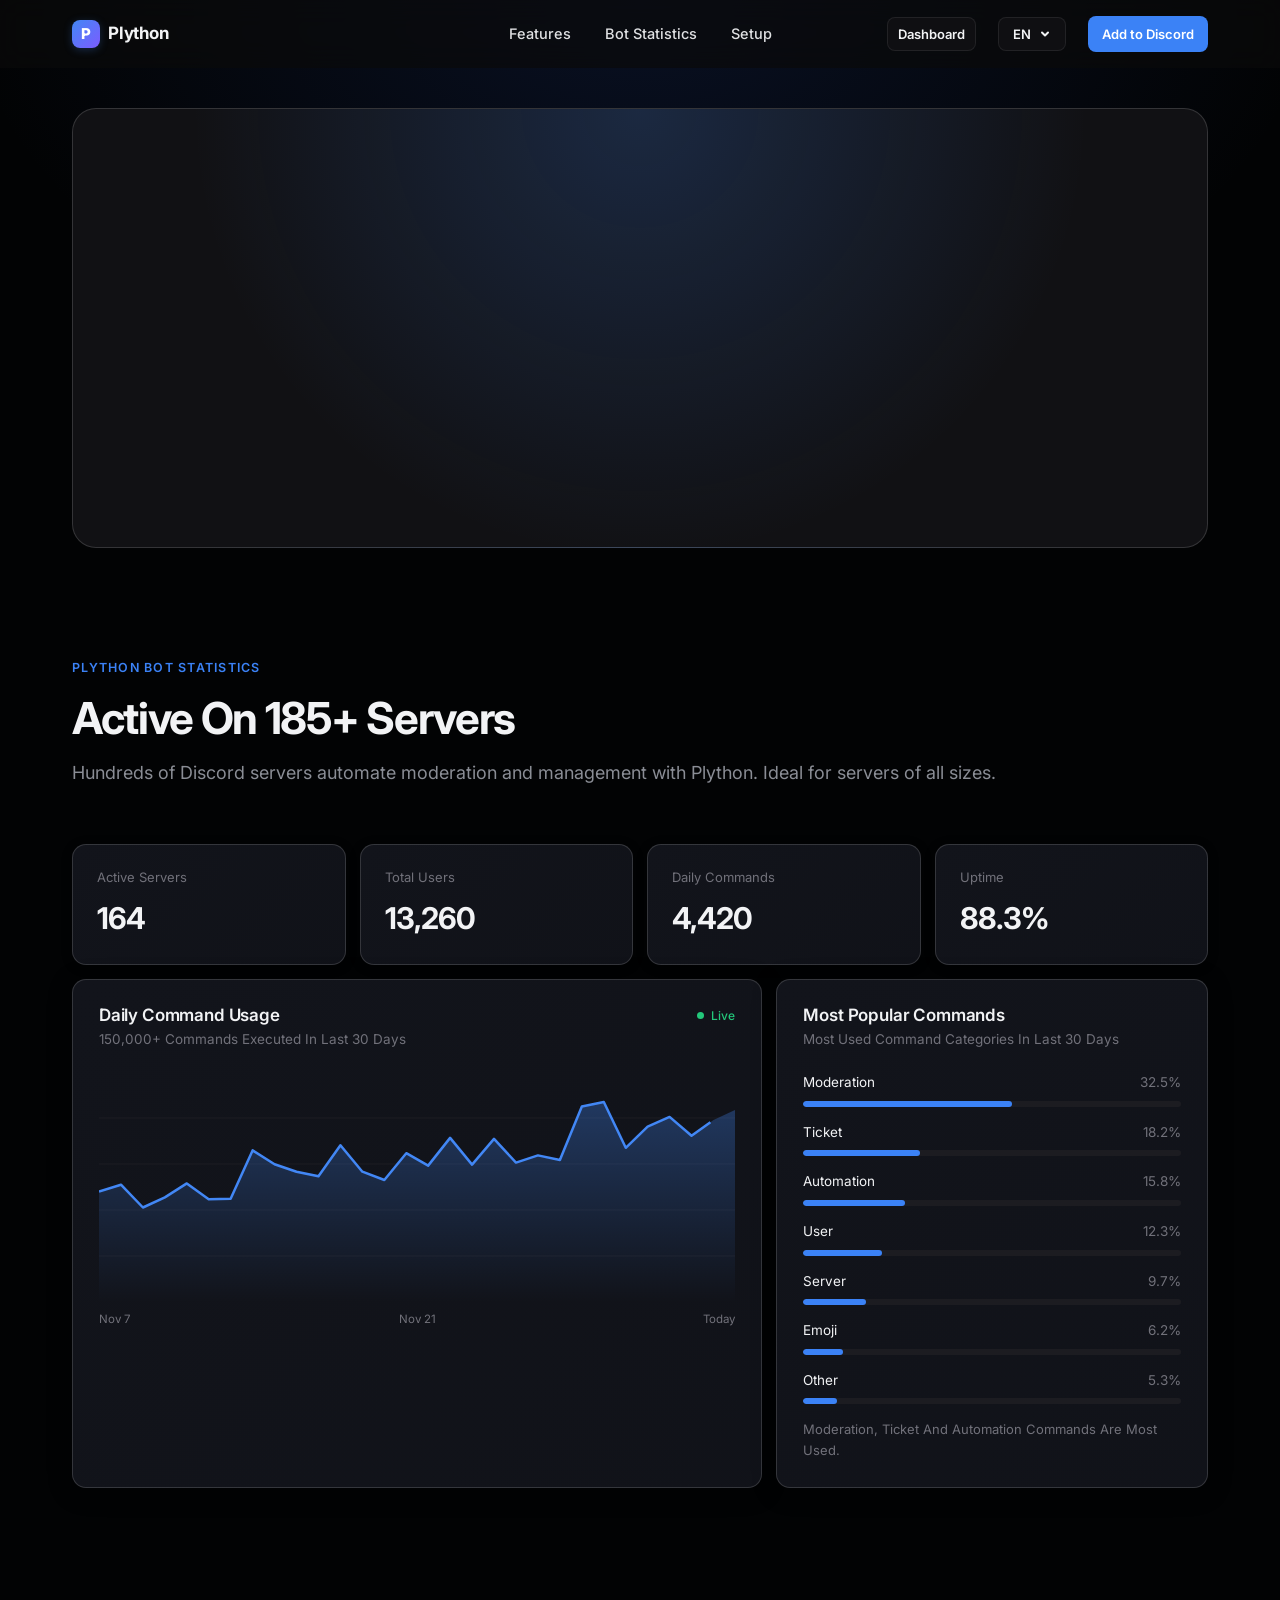
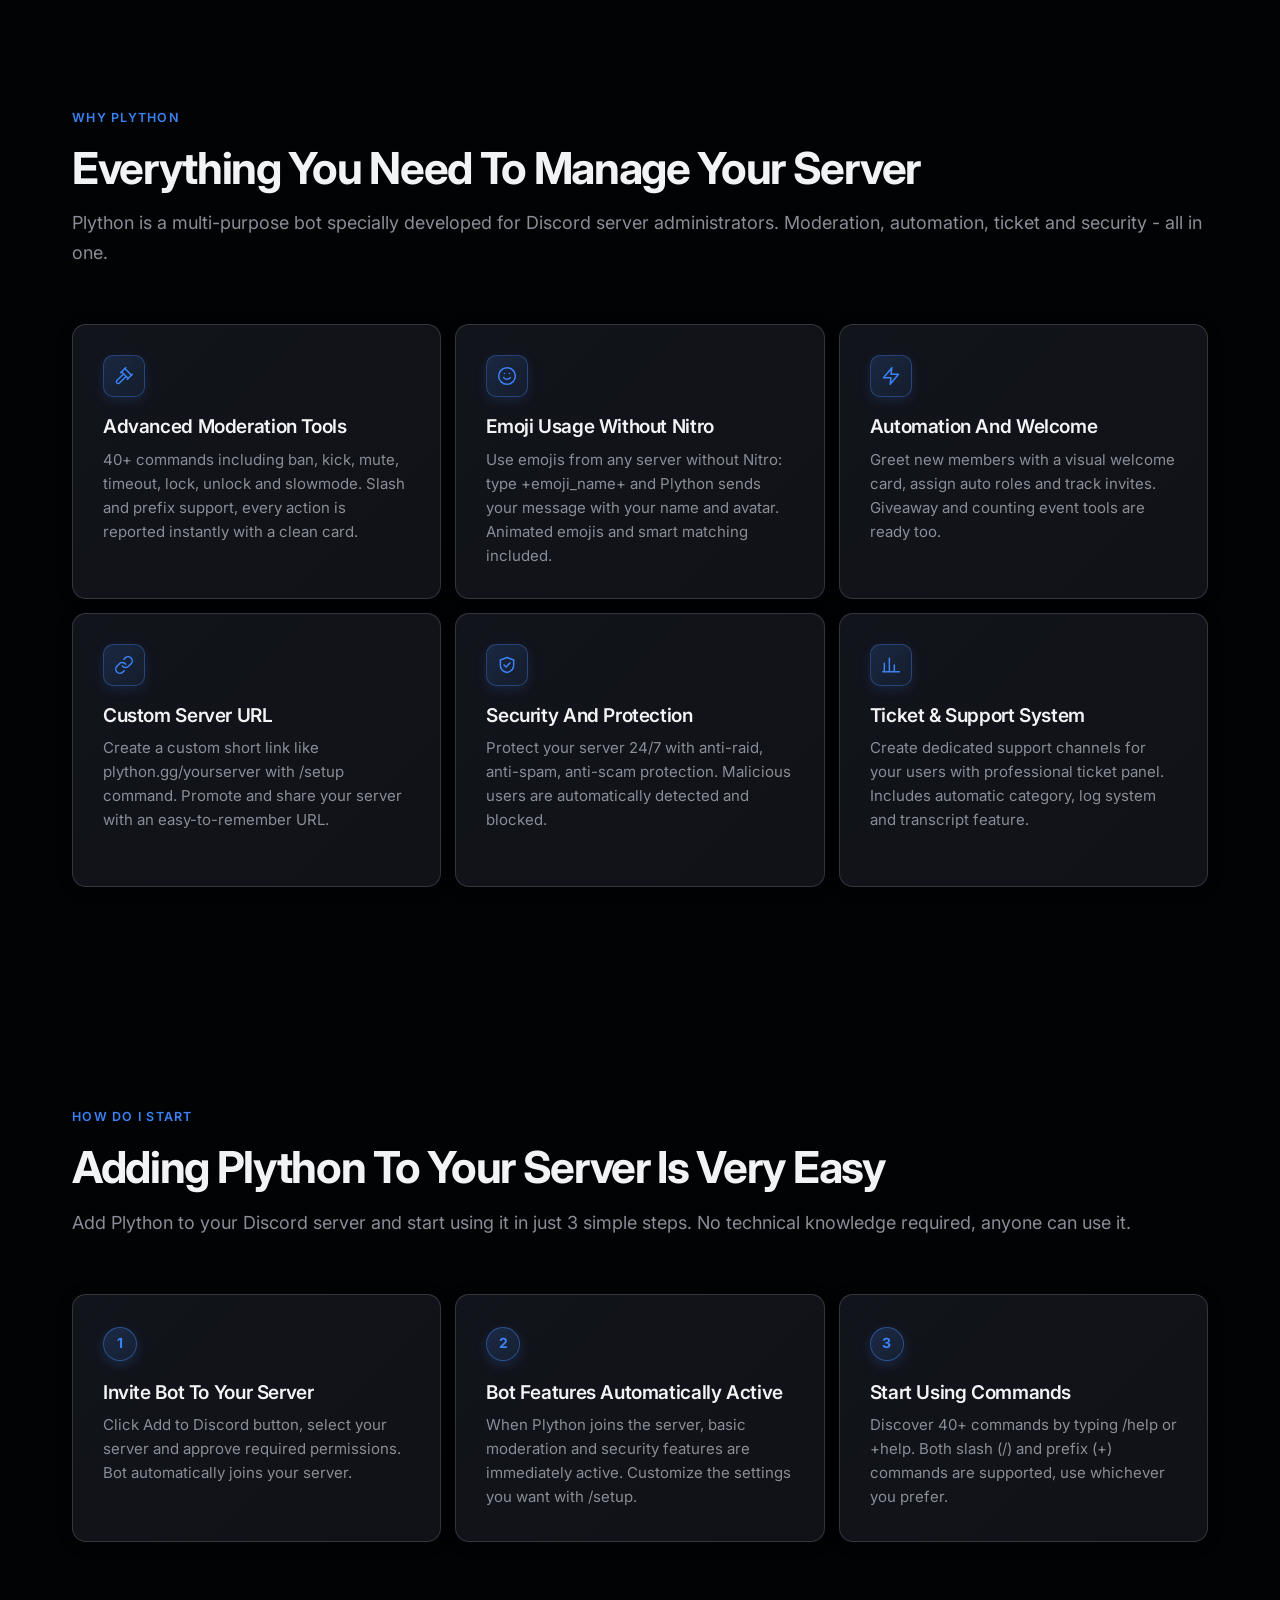
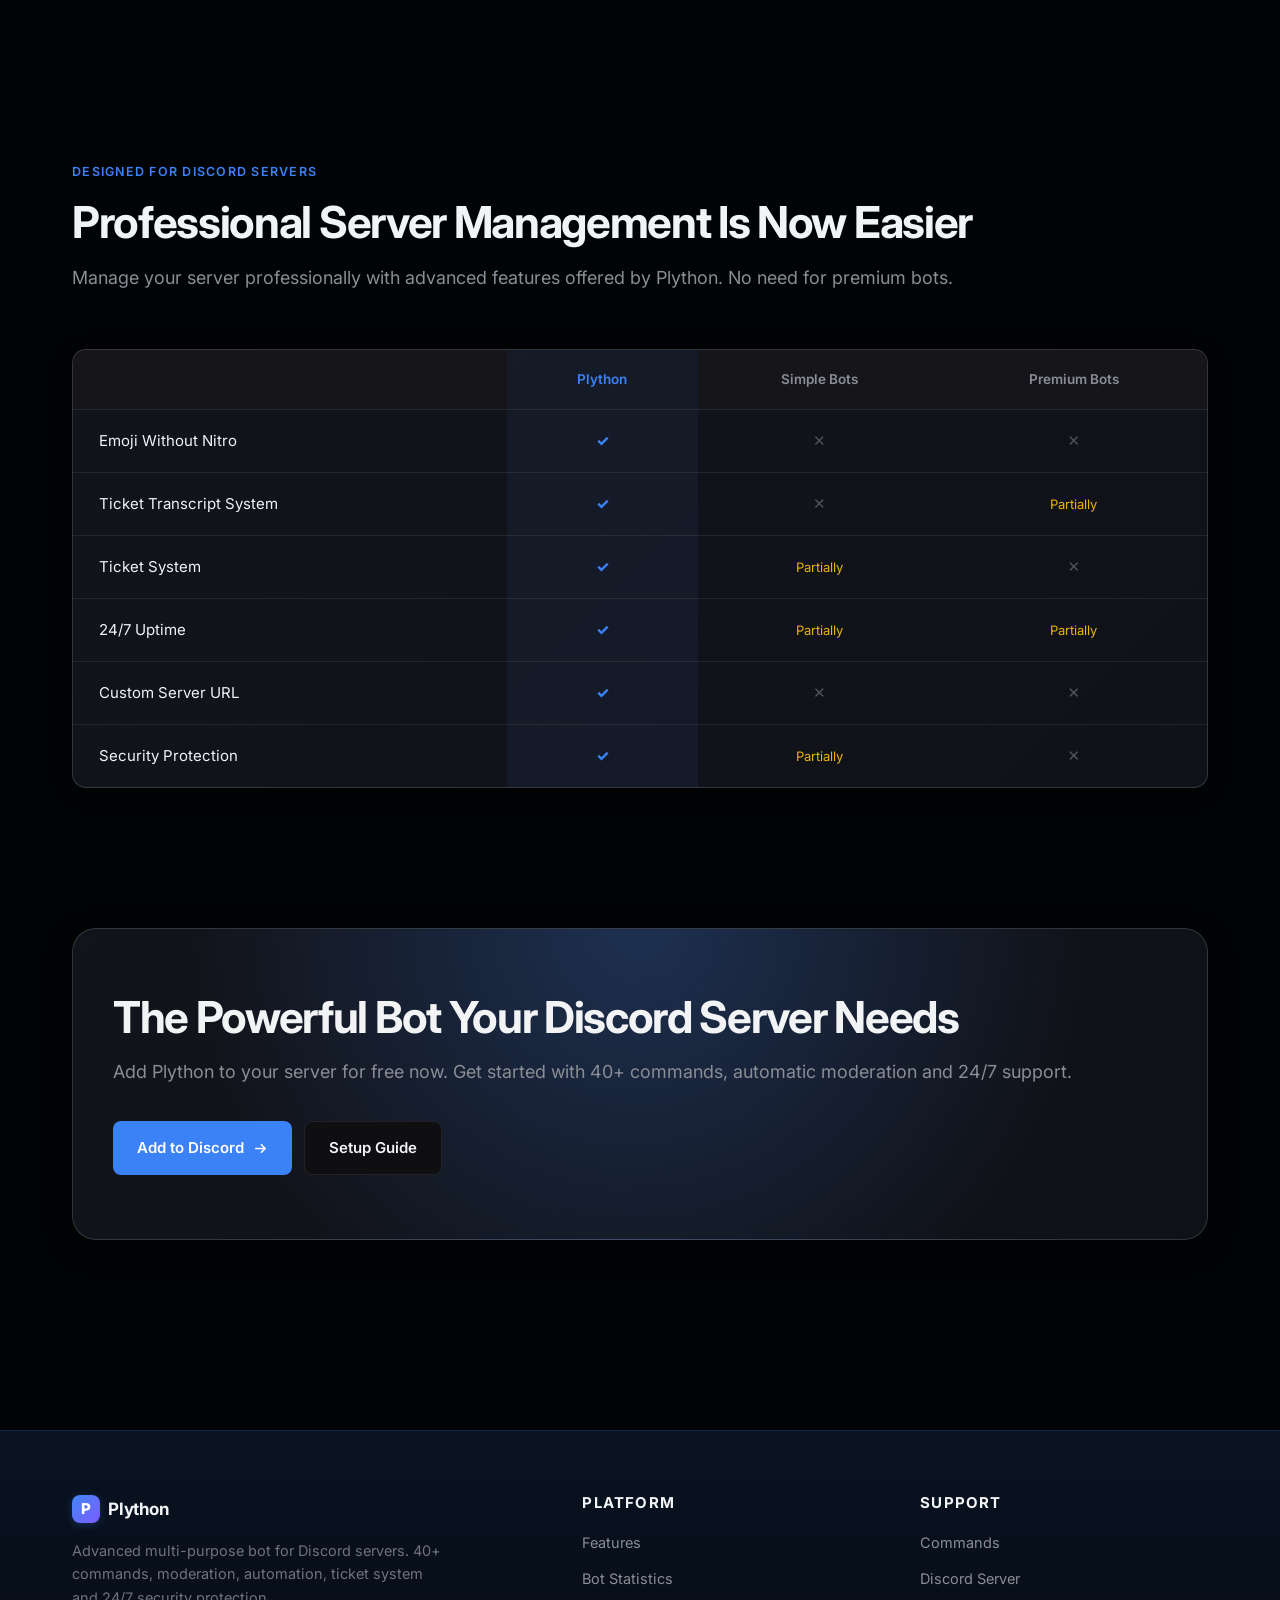
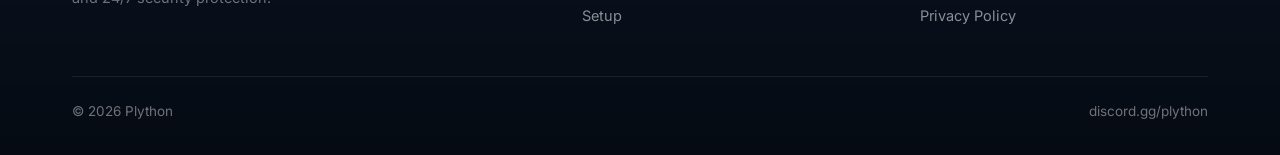
==== commit 9578a6ab: "Update index.html" ====
--- a/index.html
+++ b/index.html
@@ -10,23 +10,22 @@
   <link rel="preconnect" href="https://fonts.googleapis.com">
   <link rel="preconnect" href="https://fonts.gstatic.com" crossorigin>
   <link href="https://fonts.googleapis.com/css2?family=Inter:wght@400;500;600;700;800&family=Orbitron:wght@700;800;900&display=swap" rel="stylesheet">
-  <link rel="stylesheet" href="css/style.css?v=12">
+  <link rel="stylesheet" href="css/style.css?v=8">
 </head>
 
 <body>
-
-  <canvas id="bgCanvas" aria-hidden="true"></canvas>
-  <div class="cursor-glow" id="cursorGlow" aria-hidden="true"></div>
 
   <header>
     <nav class="top">
       <div class="wrap">
         <a href="#" class="logo"><span class="logo-mark">P</span>Plython</a>
-        <button class="menu-btn" id="menuBtn" type="button" aria-label="Menu" aria-expanded="false" aria-controls="navCta">
-          <span></span><span></span><span></span>
-        </button>
-        <div class="nav-cta" id="navCta">
-          <a href="#" class="lang-sel" id="dashboardBtn" aria-label="Dashboard" title="Dashboard">Dashboard</a>
+        <div class="links">
+          <a href="#features">Özellikler</a>
+          <a href="#network">Bot İstatistikleri</a>
+          <a href="#how">Kurulum</a>
+        </div>
+        <div class="nav-cta">
+          <a href="#" class="lang-sel" id="dashboardBtn">Dashboard</a>
           <div class="lang-dropdown" id="langDropdown">
             <button class="lang-btn" id="langBtn">
               <span id="currentLang">EN</span>
@@ -40,7 +39,13 @@
             </div>
           </div>
           <a href="#how" class="btn btn-primary sm">Discord'a Ekle</a>
-        </div>
+          <button class="burger" id="burger" aria-label="Menü"><span></span></button>
+        </div>
+      </div>
+      <div class="mobile-menu" id="mobileMenu">
+        <a href="#features">Özellikler</a>
+        <a href="#network">Bot İstatistikleri</a>
+        <a href="#how">Kurulum</a>
       </div>
     </nav>
   </header>
@@ -285,8 +290,7 @@
     <svg viewBox="0 0 24 24" width="20" height="20" fill="none" stroke="currentColor" stroke-width="2" stroke-linecap="round" stroke-linejoin="round"><path d="M12 19V5M5 12l7-7 7 7" /></svg>
   </button>
   <script src="js/language.js?v=8"></script>
-  <script src="js/main.js?v=9"></script>
-  <script src="js/background.js?v=2"></script>
+  <script src="js/main.js?v=8"></script>
 </body>
 
 </html>
--- a/css/style.css
+++ b/css/style.css
@@ -30,10 +30,7 @@
 
 body {
   background-color: var(--bg);
-  background-image:
-    radial-gradient(ellipse 75% 100% at 0% 0%, rgba(59, 130, 246, .34) 0%, rgba(59, 130, 246, .14) 40%, transparent 78%),
-    radial-gradient(ellipse 70% 520px at 50% 0%, rgba(37, 70, 160, .2), transparent 75%);
-  background-size: 100% 1100px, auto;
+  background-image: radial-gradient(ellipse 70% 520px at 50% 0%, rgba(37, 70, 160, .2), transparent 75%);
   background-repeat: no-repeat;
   color: var(--text);
   font-family: var(--sans);
@@ -170,29 +167,18 @@
   transform: none;
 }
 
-nav.top::after {
-  content: "";
-  position: absolute;
-  left: 0;
-  right: 0;
-  bottom: 0;
-  height: 1px;
-  background: rgba(255, 255, 255, .16);
-  pointer-events: none;
-}
-
 nav.top {
   position: sticky;
   top: 0;
   z-index: 50;
-  background: #08090b;
+  backdrop-filter: blur(14px);
+  background: rgba(10, 10, 11, .7);
 }
 
 nav.top .wrap {
-  position: relative;
-  display: flex;
-  align-items: center;
-  justify-content: space-between;
+  display: grid;
+  grid-template-columns: 1fr auto 1fr;
+  align-items: center;
   height: 68px;
 }
 
@@ -227,6 +213,23 @@
   margin-left: -4px;
 }
 
+.links {
+  display: flex;
+  gap: 34px;
+}
+
+.links a {
+  font-size: 14.5px;
+  font-weight: 500;
+  color: var(--text);
+  opacity: .92;
+  transition: .2s;
+}
+
+.links a:hover {
+  color: var(--blue2);
+}
+
 .nav-cta {
   display: flex;
   gap: 22px;
@@ -237,6 +240,60 @@
 .nav-cta .signin {
   font-size: 14.5px;
   font-weight: 500;
+}
+
+.burger {
+  display: none;
+  width: 38px;
+  height: 38px;
+  border: 1px solid var(--line);
+  border-radius: 8px;
+  place-items: center;
+}
+
+.burger span {
+  display: block;
+  width: 16px;
+  height: 2px;
+  background: var(--text);
+  position: relative;
+}
+
+.burger span::before,
+.burger span::after {
+  content: "";
+  position: absolute;
+  left: 0;
+  width: 16px;
+  height: 2px;
+  background: var(--text);
+}
+
+.burger span::before {
+  top: -5px;
+}
+
+.burger span::after {
+  top: 5px;
+}
+
+.mobile-menu {
+  display: none;
+  flex-direction: column;
+  padding: 8px 4% 16px;
+  border-top: 1px solid var(--line);
+  background: var(--bg2);
+}
+
+.mobile-menu a {
+  padding: 13px 4px;
+  color: var(--muted);
+  border-bottom: 1px solid var(--line);
+  font-size: 15px;
+}
+
+.mobile-menu.open {
+  display: flex;
 }
 
 .hero {
@@ -1374,8 +1431,18 @@
   opacity: 1;
 }
 
-@media (max-width: 980px) {  .nav-cta .signin {
+@media (max-width: 980px) {
+  nav.top .wrap {
+    grid-template-columns: 1fr auto;
+  }
+
+  .links,
+  .nav-cta .signin {
     display: none;
+  }
+
+  .burger {
+    display: grid;
   }
 
   .hero-grid,
@@ -1445,6 +1512,7 @@
 }
 
 
+/* Toast Notification */
 .toast {
   position: fixed;
   top: 24px;
@@ -1530,143 +1598,3 @@
     height: 40px;
   }
 }
-
-
-/* ---------- Hamburger menu (mobile) ---------- */
-html,
-body {
-  overflow-x: clip;
-}
-
-.menu-btn {
-  display: none;
-  width: 36px;
-  height: 36px;
-  border-radius: 9px;
-  background: #0f0f12;
-  border: 1px solid var(--line);
-  cursor: pointer;
-  padding: 0;
-  flex-direction: column;
-  align-items: center;
-  justify-content: center;
-  gap: 5px;
-  transition: border-color .2s, background .2s;
-}
-
-.menu-btn:hover {
-  border-color: var(--line2);
-  background: #131316;
-}
-
-.menu-btn span {
-  display: block;
-  width: 16px;
-  height: 2px;
-  border-radius: 2px;
-  background: var(--text);
-  transition: transform .25s, opacity .2s;
-}
-
-.menu-btn.open span:nth-child(1) {
-  transform: translateY(7px) rotate(45deg);
-}
-
-.menu-btn.open span:nth-child(2) {
-  opacity: 0;
-}
-
-.menu-btn.open span:nth-child(3) {
-  transform: translateY(-7px) rotate(-45deg);
-}
-
-@media (max-width: 720px) {
-  .menu-btn {
-    display: flex;
-  }
-
-  .logo {
-    white-space: nowrap;
-  }
-
-  nav.top .wrap {
-    height: 60px;
-  }
-
-  .nav-cta {
-    position: absolute;
-    top: calc(100% + 1px);
-    left: 0;
-    right: 0;
-    flex-direction: column;
-    align-items: stretch;
-    justify-content: flex-start;
-    gap: 10px;
-    padding: 14px 20px 18px;
-    background: #08090b;
-    border-bottom: 1px solid rgba(255, 255, 255, .16);
-    box-shadow: 0 16px 32px rgba(0, 0, 0, .5);
-    opacity: 0;
-    visibility: hidden;
-    transform: translateY(-8px);
-    transition: opacity .22s, transform .22s, visibility .22s;
-  }
-
-  .nav-cta.open {
-    opacity: 1;
-    visibility: visible;
-    transform: translateY(0);
-  }
-
-  .nav-cta > .lang-sel,
-  .nav-cta > .btn {
-    width: 100%;
-    text-align: center;
-    justify-content: center;
-    padding: 12px 14px;
-    font-size: 14px;
-  }
-
-  .nav-cta .lang-btn {
-    width: 100%;
-    justify-content: space-between;
-    padding: 12px 14px;
-  }
-
-  .nav-cta .lang-menu {
-    position: static;
-    min-width: 0;
-    max-height: 0;
-    margin-top: 0;
-    padding: 0 6px;
-    overflow: hidden;
-    border-width: 0;
-    box-shadow: none;
-    transform: none;
-  }
-
-  .nav-cta .lang-dropdown.open .lang-menu {
-    max-height: 120px;
-    margin-top: 6px;
-    padding: 6px;
-    border-width: 1px;
-  }
-
-  .nav-cta .lang-option {
-    padding: 10px;
-  }
-
-  /* scroll-to-top: keep fully inside the screen */
-  .to-top {
-    right: max(20px, env(safe-area-inset-right, 0px));
-    bottom: max(20px, env(safe-area-inset-bottom, 0px));
-    width: 36px;
-    height: 36px;
-    border-radius: 10px;
-  }
-
-  .to-top svg {
-    width: 17px;
-    height: 17px;
-  }
-}
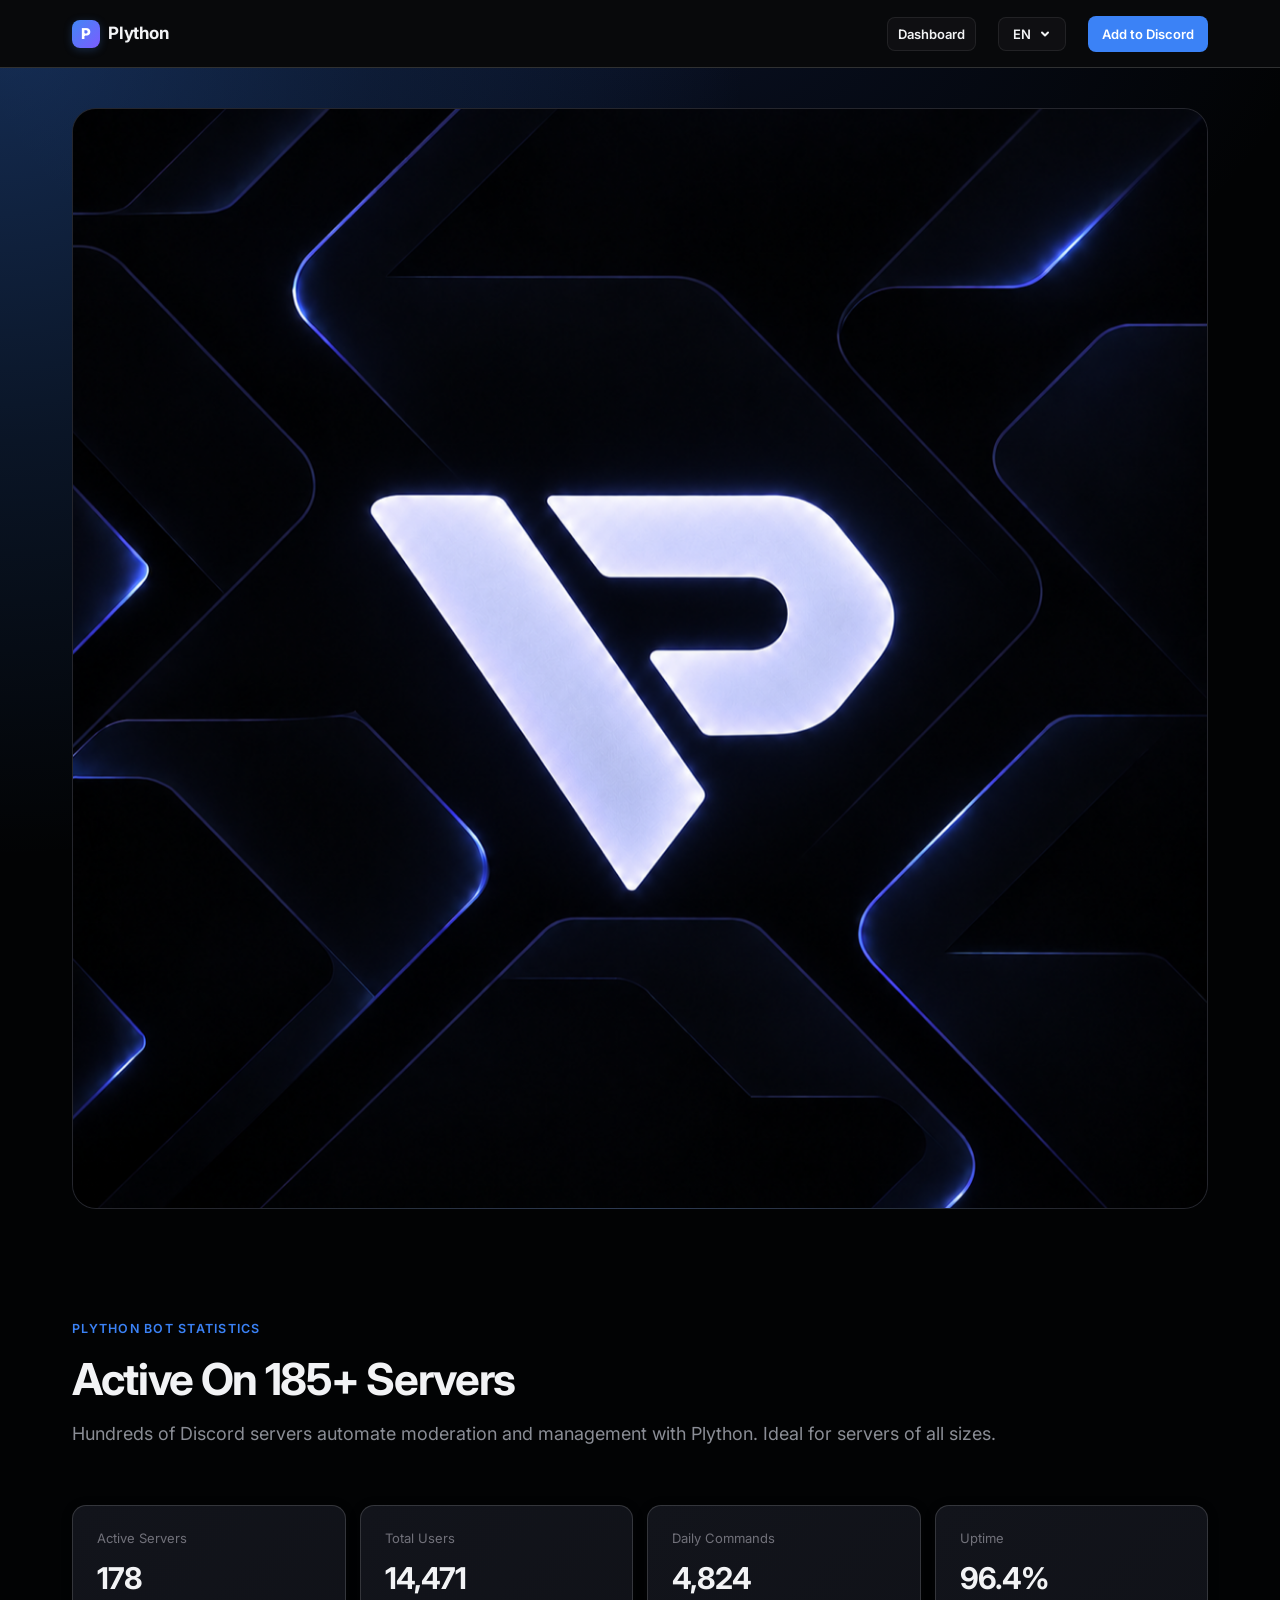
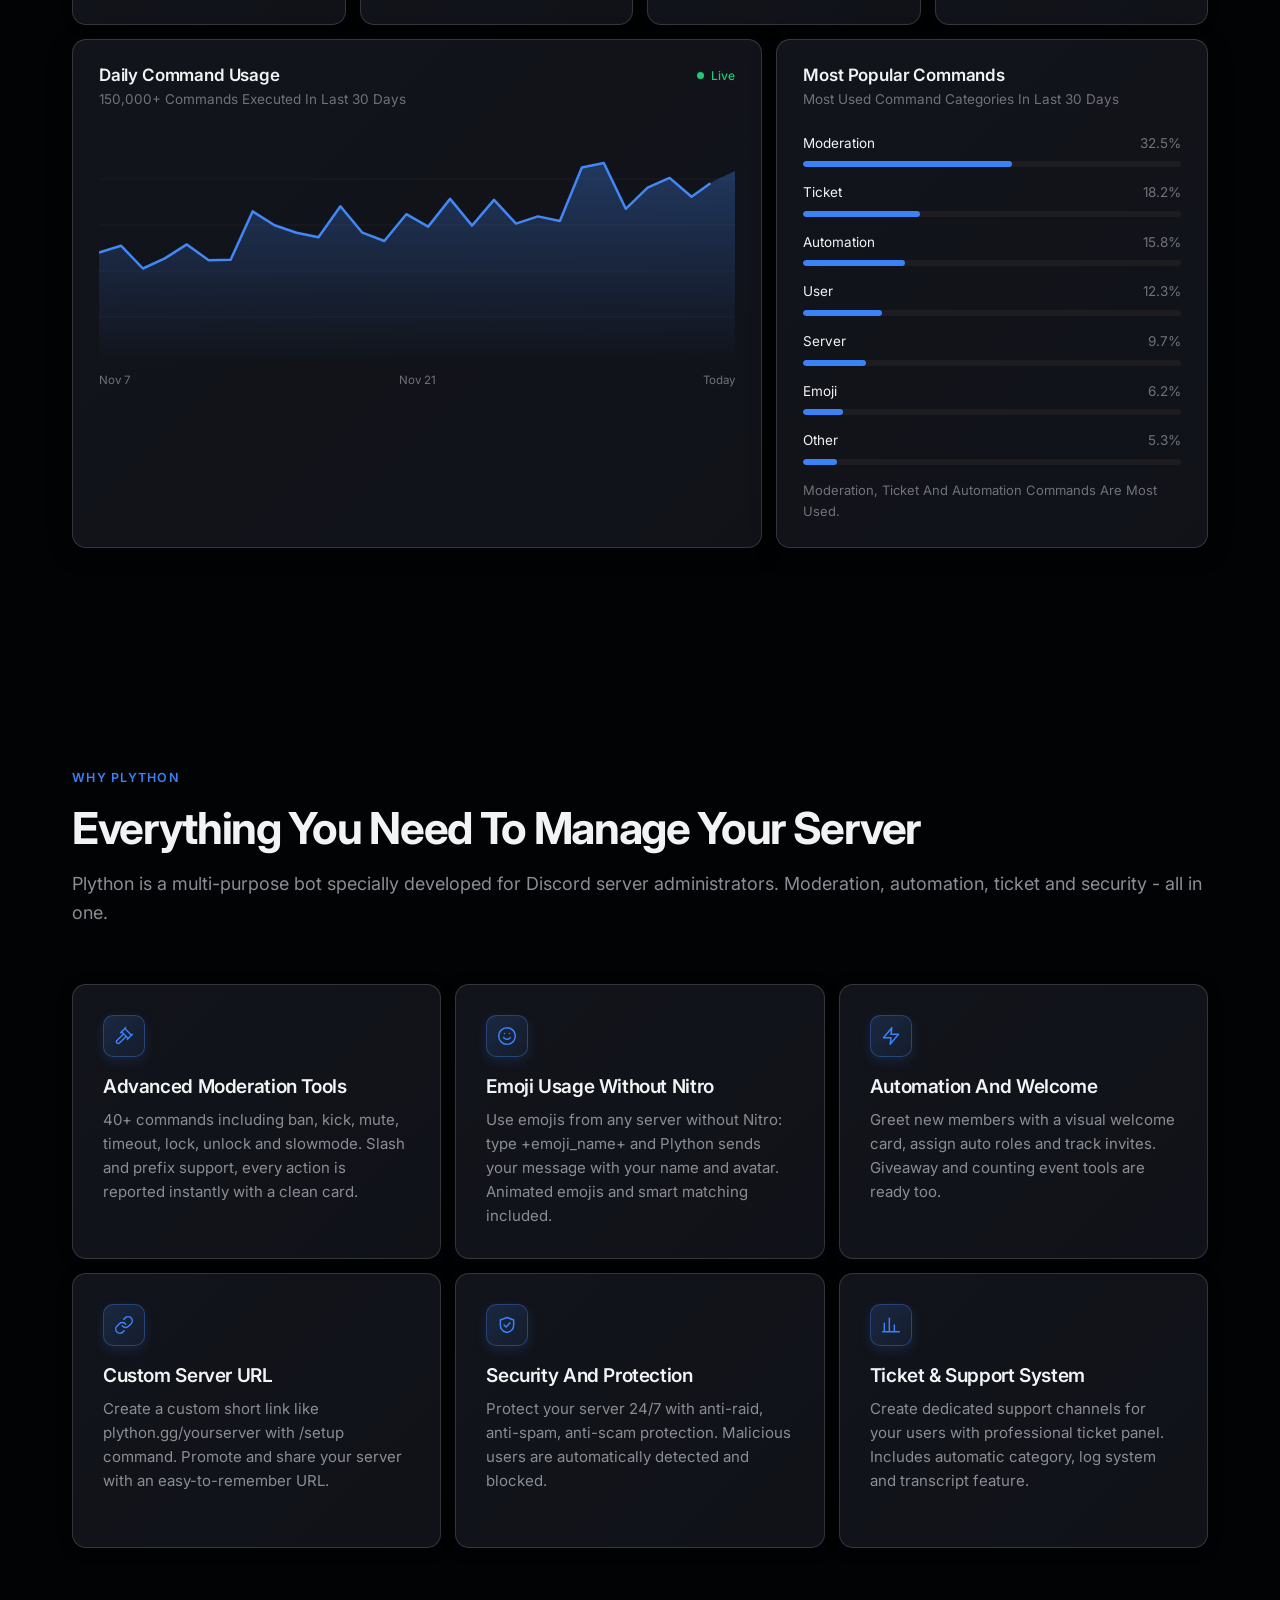
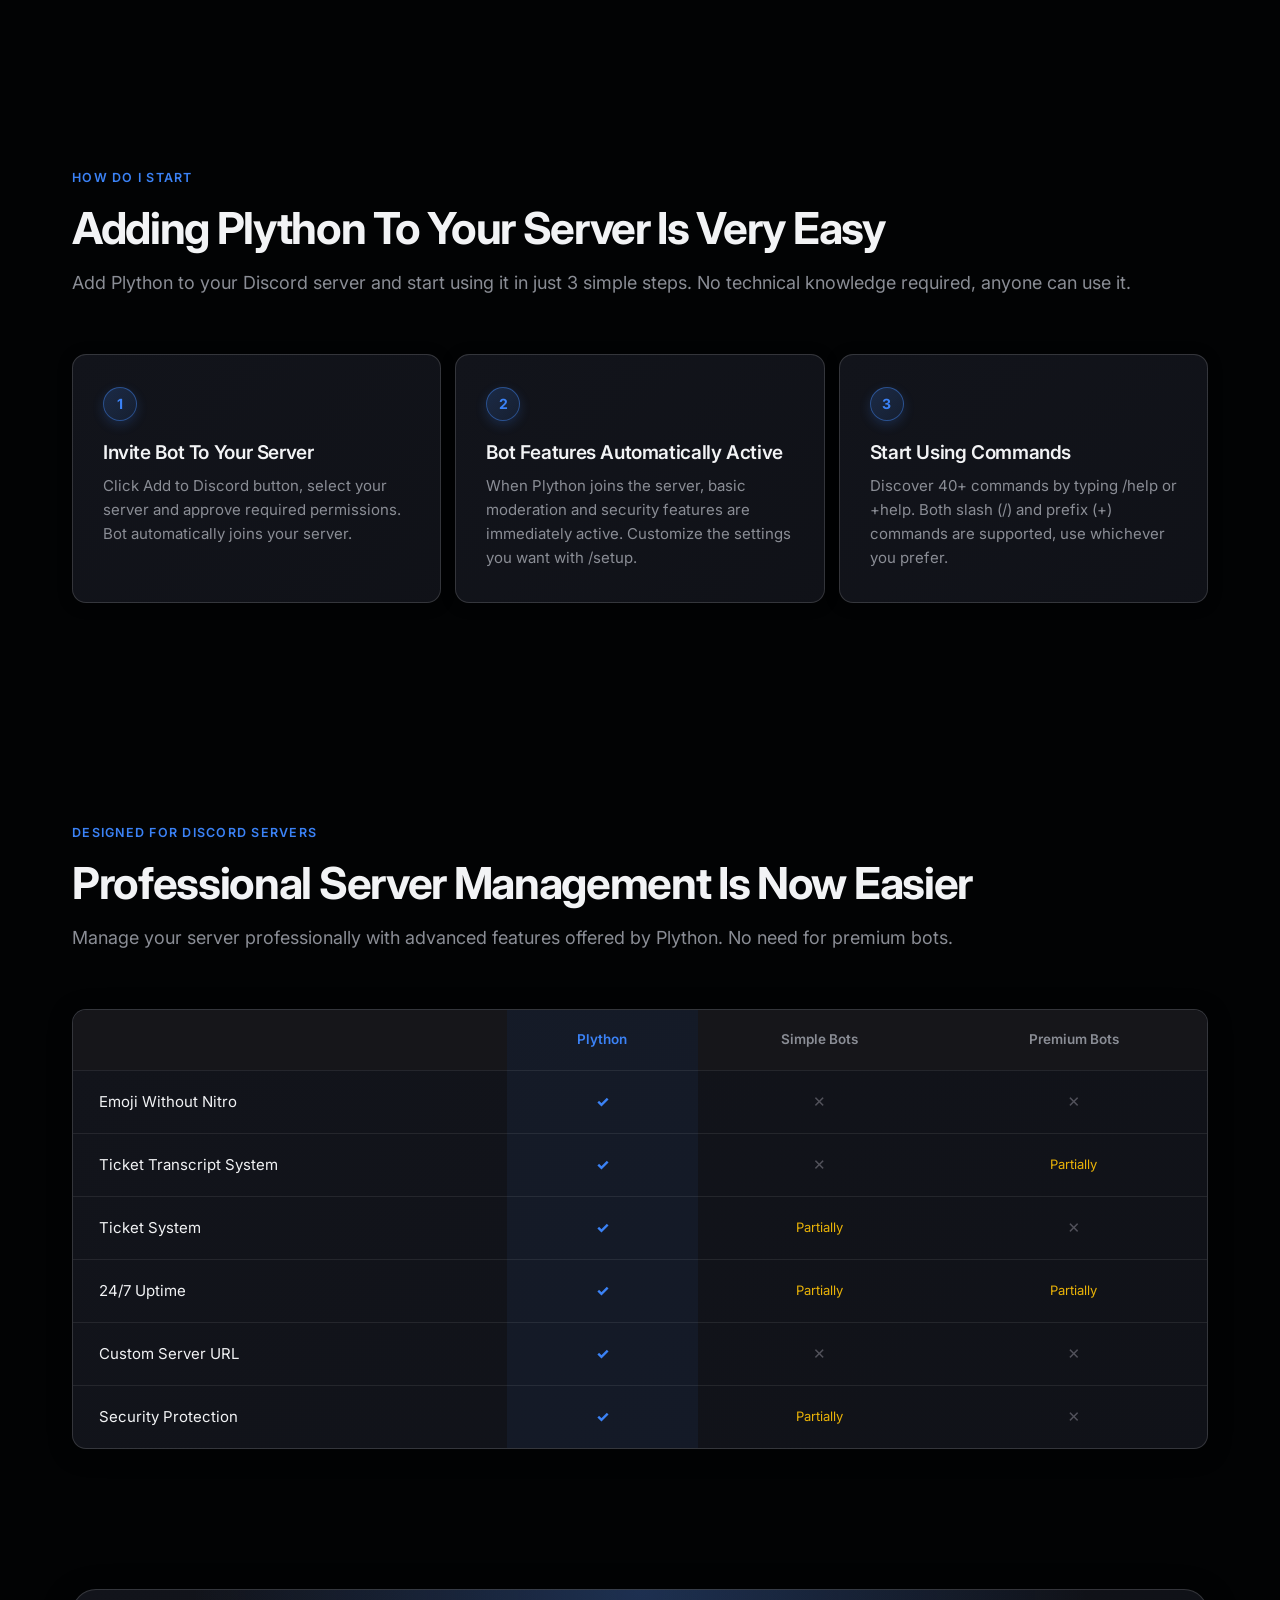
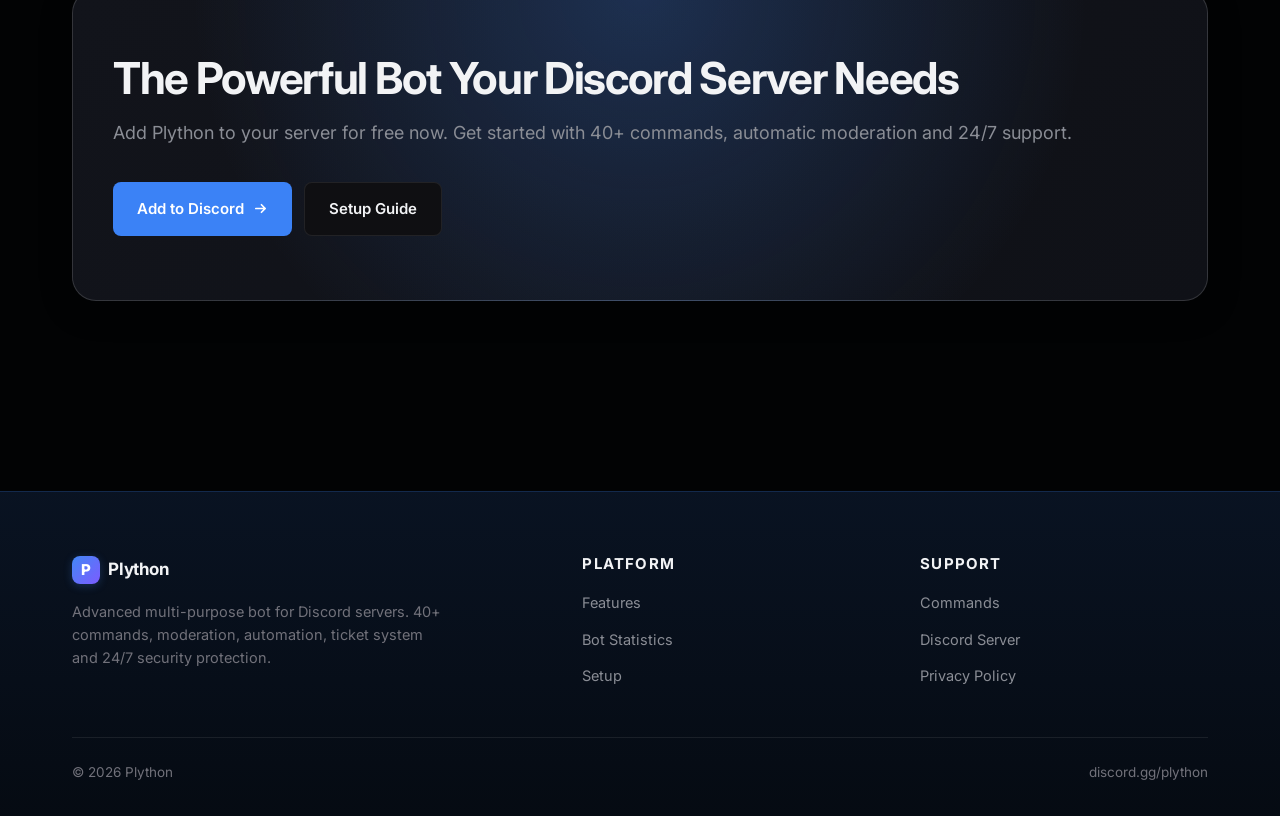
==== commit af9561aa: "Update index.html" ====
--- a/index.html
+++ b/index.html
@@ -4,13 +4,13 @@
 <head>
   <meta charset="UTF-8">
   <meta name="viewport" content="width=device-width, initial-scale=1">
-  <title>Plython — Güçlü Discord Moderasyon Botu</title>
-  <meta name="description" content="Plython - Discord serveriniz üçün tam funksional moderasyon və idarəetmə botu. Pulsuz, güclü və istifadəsi asan.">
+  <title>Plython — Powerful Discord Moderation Bot</title>
+  <meta name="description" content="Plython - a fully featured moderation and management bot for your Discord server. Free, powerful and easy to use.">
   <meta name="theme-color" content="#4287f5">
   <link rel="preconnect" href="https://fonts.googleapis.com">
   <link rel="preconnect" href="https://fonts.gstatic.com" crossorigin>
   <link href="https://fonts.googleapis.com/css2?family=Inter:wght@400;500;600;700;800&family=Orbitron:wght@700;800;900&display=swap" rel="stylesheet">
-  <link rel="stylesheet" href="css/style.css?v=8">
+  <link rel="stylesheet" href="css/style.css?v=9">
 </head>
 
 <body>
@@ -19,12 +19,7 @@
     <nav class="top">
       <div class="wrap">
         <a href="#" class="logo"><span class="logo-mark">P</span>Plython</a>
-        <div class="links">
-          <a href="#features">Özellikler</a>
-          <a href="#network">Bot İstatistikleri</a>
-          <a href="#how">Kurulum</a>
-        </div>
-        <div class="nav-cta">
+        <div class="nav-cta" id="navCta">
           <a href="#" class="lang-sel" id="dashboardBtn">Dashboard</a>
           <div class="lang-dropdown" id="langDropdown">
             <button class="lang-btn" id="langBtn">
@@ -38,14 +33,10 @@
               <button class="lang-option" data-lang="tr">TR<svg class="tick" width="14" height="14" viewBox="0 0 24 24" fill="none" stroke="currentColor" stroke-width="2.4" stroke-linecap="round" stroke-linejoin="round"><path d="M5 12.5l4.5 4.5L19 7.5" /></svg></button>
             </div>
           </div>
-          <a href="#how" class="btn btn-primary sm">Discord'a Ekle</a>
-          <button class="burger" id="burger" aria-label="Menü"><span></span></button>
-        </div>
-      </div>
-      <div class="mobile-menu" id="mobileMenu">
-        <a href="#features">Özellikler</a>
-        <a href="#network">Bot İstatistikleri</a>
-        <a href="#how">Kurulum</a>
+          <a href="#how" class="btn btn-primary sm">Add to Discord</a>
+          
+        </div>
+        <button class="menu-btn" id="menuBtn" type="button" aria-label="Menu" aria-expanded="false"><span></span><span></span><span></span></button>
       </div>
     </nav>
   </header>
@@ -53,36 +44,36 @@
   <main>
     <section class="hero">
       <div class="wrap">
-        <div class="hero-frame" id="heroFrame" style="width:100%;min-height:440px;border:1px solid rgba(255,255,255,.15);border-radius:24px;overflow:hidden;background:radial-gradient(640px circle at 50% 0%,rgba(66,135,245,.2),transparent 70%),#111114;"></div>
+        <div class="hero-frame" id="heroFrame"><img src="plythonic.png" alt="Plython" loading="eager"></div>
       </div>
     </section>
 
     <section id="network">
       <div class="wrap">
         <div class="sec-head reveal">
-          <span class="eyebrow">Plython Bot İstatistikleri</span>
-          <h2>185+ Sunucuda Aktif Kullanımda</h2>
-          <p class="lead">Yüzlərcə Discord sunucusu Plython ile moderasyon ve yönetim işlemlerini otomatikleştiriyor. Küçükten büyüğe her sunucu için idealdir.</p>
+          <span class="eyebrow">Plython Bot Statistics</span>
+          <h2>Active On 185+ Servers</h2>
+          <p class="lead">Hundreds of Discord servers automate moderation and management with Plython. Ideal for servers of all sizes.</p>
         </div>
         <div class="net-top reveal">
-          <div class="mini"><small>Aktiv sunucular</small><b data-count="185" data-sep="1">0</b></div>
-          <div class="mini"><small>Toplam kullanıcı</small><b data-count="15000" data-sep="1">0</b></div>
-          <div class="mini"><small>Günlük komutlar</small><b data-count="5000" data-sep="1">0</b></div>
+          <div class="mini"><small>Active Servers</small><b data-count="185" data-sep="1">0</b></div>
+          <div class="mini"><small>Total Users</small><b data-count="15000" data-sep="1">0</b></div>
+          <div class="mini"><small>Daily Commands</small><b data-count="5000" data-sep="1">0</b></div>
           <div class="mini"><small>Uptime</small><b data-count="99.9" data-dec="1" data-suffix="%">0</b></div>
         </div>
         <div class="net-main reveal">
           <div class="panel">
-            <span class="live"><i></i>Canlı</span>
-            <h3>Günlük Komut Kullanımı</h3>
-            <p class="sub">Son 30 günde 150.000+ komut çalıştırıldı</p>
+            <span class="live"><i></i>Live</span>
+            <h3>Daily Command Usage</h3>
+            <p class="sub">150,000+ Commands Executed In Last 30 Days</p>
             <svg id="chart" viewBox="0 0 600 230" preserveAspectRatio="none"></svg>
-            <div class="chart-x"><span id="d1"></span><span id="d2"></span><span>Bugün</span></div>
+            <div class="chart-x"><span id="d1"></span><span id="d2"></span><span>Today</span></div>
           </div>
           <div class="panel">
-            <h3>En Popüler Komutlar</h3>
-            <p class="sub">Son 30 günde en çok kullanılan komut kategorileri</p>
+            <h3>Most Popular Commands</h3>
+            <p class="sub">Most Used Command Categories In Last 30 Days</p>
             <div id="langs"></div>
-            <p class="note">Moderasyon, ticket ve otomasyon komutları en çok kullanılıyor.</p>
+            <p class="note">Moderation, Ticket And Automation Commands Are Most Used.</p>
           </div>
         </div>
 
@@ -92,9 +83,9 @@
     <section id="features">
       <div class="wrap">
         <div class="sec-head reveal">
-          <span class="eyebrow">Neden Plython</span>
-          <h2>Sunucunuzu Yönetmek İçin İhtiyacınız Olan Her Şey</h2>
-          <p class="lead">Plython, Discord sunucu yöneticileri için özel geliştirilmiş çok amaçlı bir bottur. Moderasyon, otomasyon, ticket ve güvenlik - hepsi bir arada.</p>
+          <span class="eyebrow">Why Plython</span>
+          <h2>Everything You Need To Manage Your Server</h2>
+          <p class="lead">Plython is a multi-purpose bot specially developed for Discord server administrators. Moderation, automation, ticket and security - all in one.</p>
         </div>
         <div class="feat-grid">
           <div class="feat reveal">
@@ -105,8 +96,8 @@
                 <path d="m9 7 8 8" />
                 <path d="m21 11-8-8" />
               </svg></div>
-            <h3>Gelişmiş Moderasyon Araçları</h3>
-            <p>Ban, kick, mute, timeout, lock, unlock ve slowmode dahil 40+ komut. Slash ve prefix desteği, her işlem anında şık bir kartla raporlanır.</p>
+            <h3>Advanced Moderation Tools</h3>
+            <p>40+ commands including ban, kick, mute, timeout, lock, unlock and slowmode. Slash and prefix support, every action is reported instantly with a clean card.</p>
           </div>
           <div class="feat reveal">
             <div class="ico"><svg viewBox="0 0 24 24" fill="none" stroke="currentColor" stroke-width="1.8" stroke-linecap="round" stroke-linejoin="round">
@@ -115,37 +106,37 @@
                 <line x1="9" y1="9" x2="9.01" y2="9" />
                 <line x1="15" y1="9" x2="15.01" y2="9" />
               </svg></div>
-            <h3>Nitrosuz Emoji Kullanımı</h3>
-            <p>Nitro olmadan herhangi bir sunucunun emojisini kullanın: +emoji_adı+ yazın, Plython mesajınızı sizin adınız ve avatarınızla gönderir. Animasyonlu emojiler ve akıllı eşleştirme dahil.</p>
+            <h3>Emoji Usage Without Nitro</h3>
+            <p>Use emojis from any server without Nitro: type +emoji_name+ and Plython sends your message with your name and avatar. Animated emojis and smart matching included.</p>
           </div>
           <div class="feat reveal">
             <div class="ico"><svg viewBox="0 0 24 24" fill="none" stroke="currentColor" stroke-width="1.8" stroke-linecap="round" stroke-linejoin="round">
                 <path d="M13 2 3 14h9l-1 8 10-12h-9l1-8z" />
               </svg></div>
-            <h3>Otomasyon Ve Karşılama</h3>
-            <p>Yeni üyeleri görsel karşılama kartıyla karşılayın, otorol verin ve davetleri takip edin. Çekiliş ve sayma gibi etkinlik araçları da hazır.</p>
+            <h3>Automation And Welcome</h3>
+            <p>Greet new members with a visual welcome card, assign auto roles and track invites. Giveaway and counting event tools are ready too.</p>
           </div>
           <div class="feat reveal">
             <div class="ico"><svg viewBox="0 0 24 24" fill="none" stroke="currentColor" stroke-width="1.8" stroke-linecap="round" stroke-linejoin="round">
                 <path d="M10 13a5 5 0 0 0 7.54.54l3-3a5 5 0 0 0-7.07-7.07l-1.72 1.71"/><path d="M14 11a5 5 0 0 0-7.54-.54l-3 3a5 5 0 0 0 7.07 7.07l1.71-1.7100" />
               </svg></div>
-            <h3>Özel Sunucu URL'si</h3>
-            <p>/setup komutu ile plython.gg/sunucuadınız gibi özel kısa link oluşturun. Sunucunuzu kolay hatırlanır URL ile tanıtın ve paylaşın.</p>
+            <h3>Custom Server URL</h3>
+            <p>Create a custom short link like plython.gg/yourserver with /setup command. Promote and share your server with an easy-to-remember URL.</p>
           </div>
           <div class="feat reveal">
             <div class="ico"><svg viewBox="0 0 24 24" fill="none" stroke="currentColor" stroke-width="1.8" stroke-linecap="round" stroke-linejoin="round">
                 <path d="M12 3l8 3v6c0 4.500-3.300 8-8 9-4.700-1-8-4.500-8-9V6l8-3z" />
                 <path d="M8.500 12l2.500 2.5 4.500-5" />
               </svg></div>
-            <h3>Güvenlik Ve Koruma</h3>
-            <p>Anti-raid, anti-spam, anti-scam koruması ile sunucunuzu 7/24 koruyun. Zararlı kullanıcılar otomatik tespit edilir ve engellenir.</p>
+            <h3>Security And Protection</h3>
+            <p>Protect your server 24/7 with anti-raid, anti-spam, anti-scam protection. Malicious users are automatically detected and blocked.</p>
           </div>
           <div class="feat reveal">
             <div class="ico"><svg viewBox="0 0 24 24" fill="none" stroke="currentColor" stroke-width="1.8" stroke-linecap="round" stroke-linejoin="round">
                 <path d="M4 20V10M10 20V4M16 20v-8M22 20H2" />
               </svg></div>
-            <h3>Ticket & Destek Sistemi</h3>
-            <p>Profesyonel ticket paneli ile kullanıcılarınıza özel destek kanalları oluşturun. Otomatik kategori, log sistemi ve transcript özelliği dahil.</p>
+            <h3>Ticket & Support System</h3>
+            <p>Create dedicated support channels for your users with professional ticket panel. Includes automatic category, log system and transcript feature.</p>
           </div>
         </div>
       </div>
@@ -154,25 +145,25 @@
     <section id="how">
       <div class="wrap">
         <div class="sec-head center reveal">
-          <span class="eyebrow">Nasıl Başlarım</span>
-          <h2>Plython'u Sunucuna Eklemek Çok Kolay</h2>
-          <p class="lead">Sadece 3 basit adımda Plython'u Discord sunucunuza ekleyip kullanmaya başlayın. Teknik bilgi gerektirmez, herkes kullanabilir.</p>
+          <span class="eyebrow">How Do I Start</span>
+          <h2>Adding Plython To Your Server Is Very Easy</h2>
+          <p class="lead">Add Plython to your Discord server and start using it in just 3 simple steps. No technical knowledge required, anyone can use it.</p>
         </div>
         <div class="steps">
           <div class="step reveal">
             <div class="num">1</div>
-            <h3>Botu Sunucuna Davet Et</h3>
-            <p>Discord'a Ekle butonuna tıklayın, sunucunuzu seçin ve gerekli izinleri onaylayın. Bot otomatik olarak sunucunuza katılır.</p>
+            <h3>Invite Bot To Your Server</h3>
+            <p>Click Add to Discord button, select your server and approve required permissions. Bot automatically joins your server.</p>
           </div>
           <div class="step reveal">
             <div class="num">2</div>
-            <h3>Botun Özellikleri Otomatik Aktif</h3>
-            <p>Plython sunucuya katıldığında temel moderasyon ve güvenlik özellikleri hemen aktif olur. İstediğiniz ayarları /setup ile özelleştirin.</p>
+            <h3>Bot Features Automatically Active</h3>
+            <p>When Plython joins the server, basic moderation and security features are immediately active. Customize the settings you want with /setup.</p>
           </div>
           <div class="step reveal">
             <div class="num">3</div>
-            <h3>Komutları Kullanmaya Başla</h3>
-            <p>/help veya +help yazarak 40+ komutu keşfedin. Hem slash (/) hem de prefix (+) komutları desteklenir, istediğinizi kullanın.</p>
+            <h3>Start Using Commands</h3>
+            <p>Discover 40+ commands by typing /help or +help. Both slash (/) and prefix (+) commands are supported, use whichever you prefer.</p>
           </div>
         </div>
       </div>
@@ -181,9 +172,9 @@
     <section id="compare">
       <div class="wrap">
         <div class="sec-head center reveal">
-          <span class="eyebrow">Discord sunucuları için tasarlandı</span>
-          <h2>Profesyonel Sunucu Yönetimi Artık Daha Kolay</h2>
-          <p class="lead">Plython'un sunduğu gelişmiş özellikler sayesinde sunucunuzu profesyonel bir şekilde yönetin. Premium botlara gerek yok.</p>
+          <span class="eyebrow">Designed For Discord Servers</span>
+          <h2>Professional Server Management Is Now Easier</h2>
+          <p class="lead">Manage your server professionally with advanced features offered by Plython. No need for premium bots.</p>
         </div>
         <div class="table-wrap reveal">
           <table>
@@ -191,37 +182,37 @@
               <tr>
                 <th></th>
                 <th class="c hl">Plython</th>
-                <th class="c">Basit botlar</th>
-                <th class="c">Premium botlar</th>
+                <th class="c">Simple Bots</th>
+                <th class="c">Premium Bots</th>
               </tr>
             </thead>
             <tbody>
               <tr>
-                <td>Nitrosuz emoji kullanımı</td>
-                <td class="c hl yes">✓</td>
-                <td class="c no">✕</td>
-                <td class="c no">✕</td>
-              </tr>
-              <tr>
-                <td>Ticket transcript sistemi</td>
-                <td class="c hl yes">✓</td>
-                <td class="c no">✕</td>
-                <td class="c part">Kısmen</td>
-              </tr>
-              <tr>
-                <td>Ticket sistemi</td>
-                <td class="c hl yes">✓</td>
-                <td class="c part">Kısmen</td>
-                <td class="c no">✕</td>
-              </tr>
-              <tr>
-                <td>7/24 Çalışma süresi</td>
-                <td class="c hl yes">✓</td>
-                <td class="c part">Kısmen</td>
-                <td class="c part">Kısmen</td>
-              </tr>
-              <tr>
-                <td>Özel sunucu URL</td>
+                <td>Emoji Without Nitro</td>
+                <td class="c hl yes">✓</td>
+                <td class="c no">✕</td>
+                <td class="c no">✕</td>
+              </tr>
+              <tr>
+                <td>Ticket Transcript System</td>
+                <td class="c hl yes">✓</td>
+                <td class="c no">✕</td>
+                <td class="c part">Partially</td>
+              </tr>
+              <tr>
+                <td>Ticket System</td>
+                <td class="c hl yes">✓</td>
+                <td class="c part">Partially</td>
+                <td class="c no">✕</td>
+              </tr>
+              <tr>
+                <td>24/7 Uptime</td>
+                <td class="c hl yes">✓</td>
+                <td class="c part">Partially</td>
+                <td class="c part">Partially</td>
+              </tr>
+              <tr>
+                <td>Custom Server URL</td>
                 <td class="c hl yes">✓</td>
                 <td class="c no">✕</td>
                 <td class="c no">✕</td>
@@ -229,7 +220,7 @@
               <tr>
                 <td>Security Protection</td>
                 <td class="c hl yes">✓</td>
-                <td class="c part">Kısmen</td>
+                <td class="c part">Partially</td>
                 <td class="c no">✕</td>
               </tr>
             </tbody>
@@ -245,13 +236,13 @@
     <section class="cta">
       <div class="wrap">
         <div class="cta-box reveal">
-          <h2>Discord Sunucunuzun İhtiyacı Olan Güçlü Bot</h2>
-          <p class="lead">Plython'u hemen ücretsiz olarak sunucunuza ekleyin. 40+ komut, otomatik moderasyon ve 7/24 destek için şimdi başlayın.</p>
+          <h2>The Powerful Bot Your Discord Server Needs</h2>
+          <p class="lead">Add Plython to your server for free now. Get started with 40+ commands, automatic moderation and 24/7 support.</p>
           <div class="hero-btns">
-            <a href="#" class="btn btn-primary">Discord'a Ekle <svg width="15" height="15" viewBox="0 0 16 16" fill="none" stroke="currentColor" stroke-width="1.8" stroke-linecap="round" stroke-linejoin="round">
+            <a href="#" class="btn btn-primary">Add to Discord <svg width="15" height="15" viewBox="0 0 16 16" fill="none" stroke="currentColor" stroke-width="1.8" stroke-linecap="round" stroke-linejoin="round">
                 <path d="M3 8h10M9 4l4 4-4 4" />
               </svg></a>
-            <a href="#how" class="btn btn-dark">Kurulum Rehberi</a>
+            <a href="#how" class="btn btn-dark">Setup Guide</a>
           </div>
         </div>
       </div>
@@ -263,22 +254,22 @@
       <div class="foot-grid">
         <div>
           <a href="#" class="logo"><span class="logo-mark">P</span>Plython</a>
-          <p>Discord sunucuları için gelişmiş çok amaçlı bot. 40+ komut, moderasyon, otomasyon, ticket sistemi ve 7/24 güvenlik koruması.</p>
+          <p>Advanced multi-purpose bot for Discord servers. 40+ commands, moderation, automation, ticket system and 24/7 security protection.</p>
         </div>
         <div>
           <h4>Platform</h4>
           <ul>
-            <li><a href="#features">Özellikler</a></li>
-            <li><a href="#network">Bot İstatistikleri</a></li>
-            <li><a href="#how">Kurulum</a></li>
+            <li><a href="#features">Features</a></li>
+            <li><a href="#network">Bot Statistics</a></li>
+            <li><a href="#how">Setup</a></li>
           </ul>
         </div>
         <div>
-          <h4>Destek</h4>
+          <h4>Support</h4>
           <ul>
-            <li><a href="#">Komutlar</a></li>
-            <li><a href="#">Discord Sunucusu</a></li>
-            <li><a href="#">Gizlilik Politikası</a></li>
+            <li><a href="#">Commands</a></li>
+            <li><a href="#">Discord Server</a></li>
+            <li><a href="#">Privacy Policy</a></li>
           </ul>
         </div>
       </div>
@@ -289,8 +280,8 @@
   <button class="to-top" id="toTop" type="button" aria-label="Scroll to top">
     <svg viewBox="0 0 24 24" width="20" height="20" fill="none" stroke="currentColor" stroke-width="2" stroke-linecap="round" stroke-linejoin="round"><path d="M12 19V5M5 12l7-7 7 7" /></svg>
   </button>
-  <script src="js/language.js?v=8"></script>
-  <script src="js/main.js?v=8"></script>
+  <script src="js/language.js?v=9"></script>
+  <script src="js/main.js?v=9"></script>
 </body>
 
 </html>
--- a/css/style.css
+++ b/css/style.css
@@ -30,7 +30,10 @@
 
 body {
   background-color: var(--bg);
-  background-image: radial-gradient(ellipse 70% 520px at 50% 0%, rgba(37, 70, 160, .2), transparent 75%);
+  background-image:
+    radial-gradient(ellipse 75% 100% at 0% 0%, rgba(59, 130, 246, .34) 0%, rgba(59, 130, 246, .14) 40%, transparent 78%),
+    radial-gradient(ellipse 70% 520px at 50% 0%, rgba(37, 70, 160, .2), transparent 75%);
+  background-size: 100% 1100px, auto;
   background-repeat: no-repeat;
   color: var(--text);
   font-family: var(--sans);
@@ -167,18 +170,29 @@
   transform: none;
 }
 
+nav.top::after {
+  content: "";
+  position: absolute;
+  left: 0;
+  right: 0;
+  bottom: 0;
+  height: 1px;
+  background: rgba(255, 255, 255, .16);
+  pointer-events: none;
+}
+
 nav.top {
   position: sticky;
   top: 0;
   z-index: 50;
-  backdrop-filter: blur(14px);
-  background: rgba(10, 10, 11, .7);
+  background: #08090b;
 }
 
 nav.top .wrap {
-  display: grid;
-  grid-template-columns: 1fr auto 1fr;
-  align-items: center;
+  position: relative;
+  display: flex;
+  align-items: center;
+  justify-content: space-between;
   height: 68px;
 }
 
@@ -213,23 +227,6 @@
   margin-left: -4px;
 }
 
-.links {
-  display: flex;
-  gap: 34px;
-}
-
-.links a {
-  font-size: 14.5px;
-  font-weight: 500;
-  color: var(--text);
-  opacity: .92;
-  transition: .2s;
-}
-
-.links a:hover {
-  color: var(--blue2);
-}
-
 .nav-cta {
   display: flex;
   gap: 22px;
@@ -240,60 +237,6 @@
 .nav-cta .signin {
   font-size: 14.5px;
   font-weight: 500;
-}
-
-.burger {
-  display: none;
-  width: 38px;
-  height: 38px;
-  border: 1px solid var(--line);
-  border-radius: 8px;
-  place-items: center;
-}
-
-.burger span {
-  display: block;
-  width: 16px;
-  height: 2px;
-  background: var(--text);
-  position: relative;
-}
-
-.burger span::before,
-.burger span::after {
-  content: "";
-  position: absolute;
-  left: 0;
-  width: 16px;
-  height: 2px;
-  background: var(--text);
-}
-
-.burger span::before {
-  top: -5px;
-}
-
-.burger span::after {
-  top: 5px;
-}
-
-.mobile-menu {
-  display: none;
-  flex-direction: column;
-  padding: 8px 4% 16px;
-  border-top: 1px solid var(--line);
-  background: var(--bg2);
-}
-
-.mobile-menu a {
-  padding: 13px 4px;
-  color: var(--muted);
-  border-bottom: 1px solid var(--line);
-  font-size: 15px;
-}
-
-.mobile-menu.open {
-  display: flex;
 }
 
 .hero {
@@ -1431,18 +1374,8 @@
   opacity: 1;
 }
 
-@media (max-width: 980px) {
-  nav.top .wrap {
-    grid-template-columns: 1fr auto;
-  }
-
-  .links,
-  .nav-cta .signin {
+@media (max-width: 980px) {  .nav-cta .signin {
     display: none;
-  }
-
-  .burger {
-    display: grid;
   }
 
   .hero-grid,
@@ -1512,7 +1445,6 @@
 }
 
 
-/* Toast Notification */
 .toast {
   position: fixed;
   top: 24px;
@@ -1598,3 +1530,193 @@
     height: 40px;
   }
 }
+
+
+/* ---------- Hamburger menu (mobile) ---------- */
+html,
+body {
+  overflow-x: clip;
+}
+
+.menu-btn {
+  display: none;
+  width: 36px;
+  height: 36px;
+  border-radius: 9px;
+  background: #0f0f12;
+  border: 1px solid var(--line);
+  cursor: pointer;
+  padding: 0;
+  flex-direction: column;
+  align-items: center;
+  justify-content: center;
+  gap: 5px;
+  transition: border-color .2s, background .2s;
+}
+
+.menu-btn:hover {
+  border-color: var(--line2);
+  background: #131316;
+}
+
+.menu-btn span {
+  display: block;
+  width: 16px;
+  height: 2px;
+  border-radius: 2px;
+  background: var(--text);
+  transition: transform .25s, opacity .2s;
+}
+
+.menu-btn.open span:nth-child(1) {
+  transform: translateY(7px) rotate(45deg);
+}
+
+.menu-btn.open span:nth-child(2) {
+  opacity: 0;
+}
+
+.menu-btn.open span:nth-child(3) {
+  transform: translateY(-7px) rotate(-45deg);
+}
+
+@media (max-width: 720px) {
+  .menu-btn {
+    display: flex;
+  }
+
+  .logo {
+    white-space: nowrap;
+  }
+
+  nav.top .wrap {
+    height: 60px;
+  }
+
+  .nav-cta {
+    position: absolute;
+    top: calc(100% + 1px);
+    left: 0;
+    right: 0;
+    flex-direction: column;
+    align-items: stretch;
+    justify-content: flex-start;
+    gap: 10px;
+    padding: 14px 20px 18px;
+    background: #08090b;
+    border-bottom: 1px solid rgba(255, 255, 255, .16);
+    box-shadow: 0 16px 32px rgba(0, 0, 0, .5);
+    opacity: 0;
+    visibility: hidden;
+    transform: translateY(-8px);
+    transition: opacity .22s, transform .22s, visibility .22s;
+  }
+
+  .nav-cta.open {
+    opacity: 1;
+    visibility: visible;
+    transform: translateY(0);
+  }
+
+  .nav-cta > .lang-sel,
+  .nav-cta > .btn {
+    width: 100%;
+    text-align: center;
+    justify-content: center;
+    padding: 12px 14px;
+    font-size: 14px;
+  }
+
+  .nav-cta .lang-btn {
+    width: 100%;
+    justify-content: space-between;
+    padding: 12px 14px;
+  }
+
+  .nav-cta .lang-menu {
+    position: static;
+    min-width: 0;
+    max-height: 0;
+    margin-top: 0;
+    padding: 0 6px;
+    overflow: hidden;
+    border-width: 0;
+    box-shadow: none;
+    transform: none;
+  }
+
+  .nav-cta .lang-dropdown.open .lang-menu {
+    max-height: 120px;
+    margin-top: 6px;
+    padding: 6px;
+    border-width: 1px;
+  }
+
+  .nav-cta .lang-option {
+    padding: 10px;
+  }
+
+  /* scroll-to-top: keep fully inside the screen */
+  .to-top {
+    right: max(20px, env(safe-area-inset-right, 0px));
+    bottom: max(20px, env(safe-area-inset-bottom, 0px));
+    width: 36px;
+    height: 36px;
+    border-radius: 10px;
+  }
+
+  .to-top svg {
+    width: 17px;
+    height: 17px;
+  }
+}
+
+
+/* ---------- Animated background + mouse glow ---------- */
+#bgCanvas {
+  position: fixed;
+  inset: 0;
+  width: 100%;
+  height: 100%;
+  z-index: 0;
+  pointer-events: none;
+}
+
+main,
+footer {
+  position: relative;
+  z-index: 1;
+}
+
+.cursor-glow {
+  position: fixed;
+  top: 0;
+  left: 0;
+  width: 460px;
+  height: 460px;
+  border-radius: 50%;
+  background: radial-gradient(circle, rgba(66, 135, 245, .16) 0%, rgba(124, 92, 255, .07) 40%, transparent 70%);
+  pointer-events: none;
+  z-index: 40;
+  mix-blend-mode: screen;
+  opacity: 0;
+  transition: opacity .35s ease;
+  will-change: transform;
+}
+
+.cursor-glow.on {
+  opacity: 1;
+}
+
+@media (max-width: 720px) {
+  .cursor-glow {
+    width: 280px;
+    height: 280px;
+  }
+}
+
+@media (prefers-reduced-motion: reduce) {
+  .cursor-glow {
+    transition: none;
+  }
+}
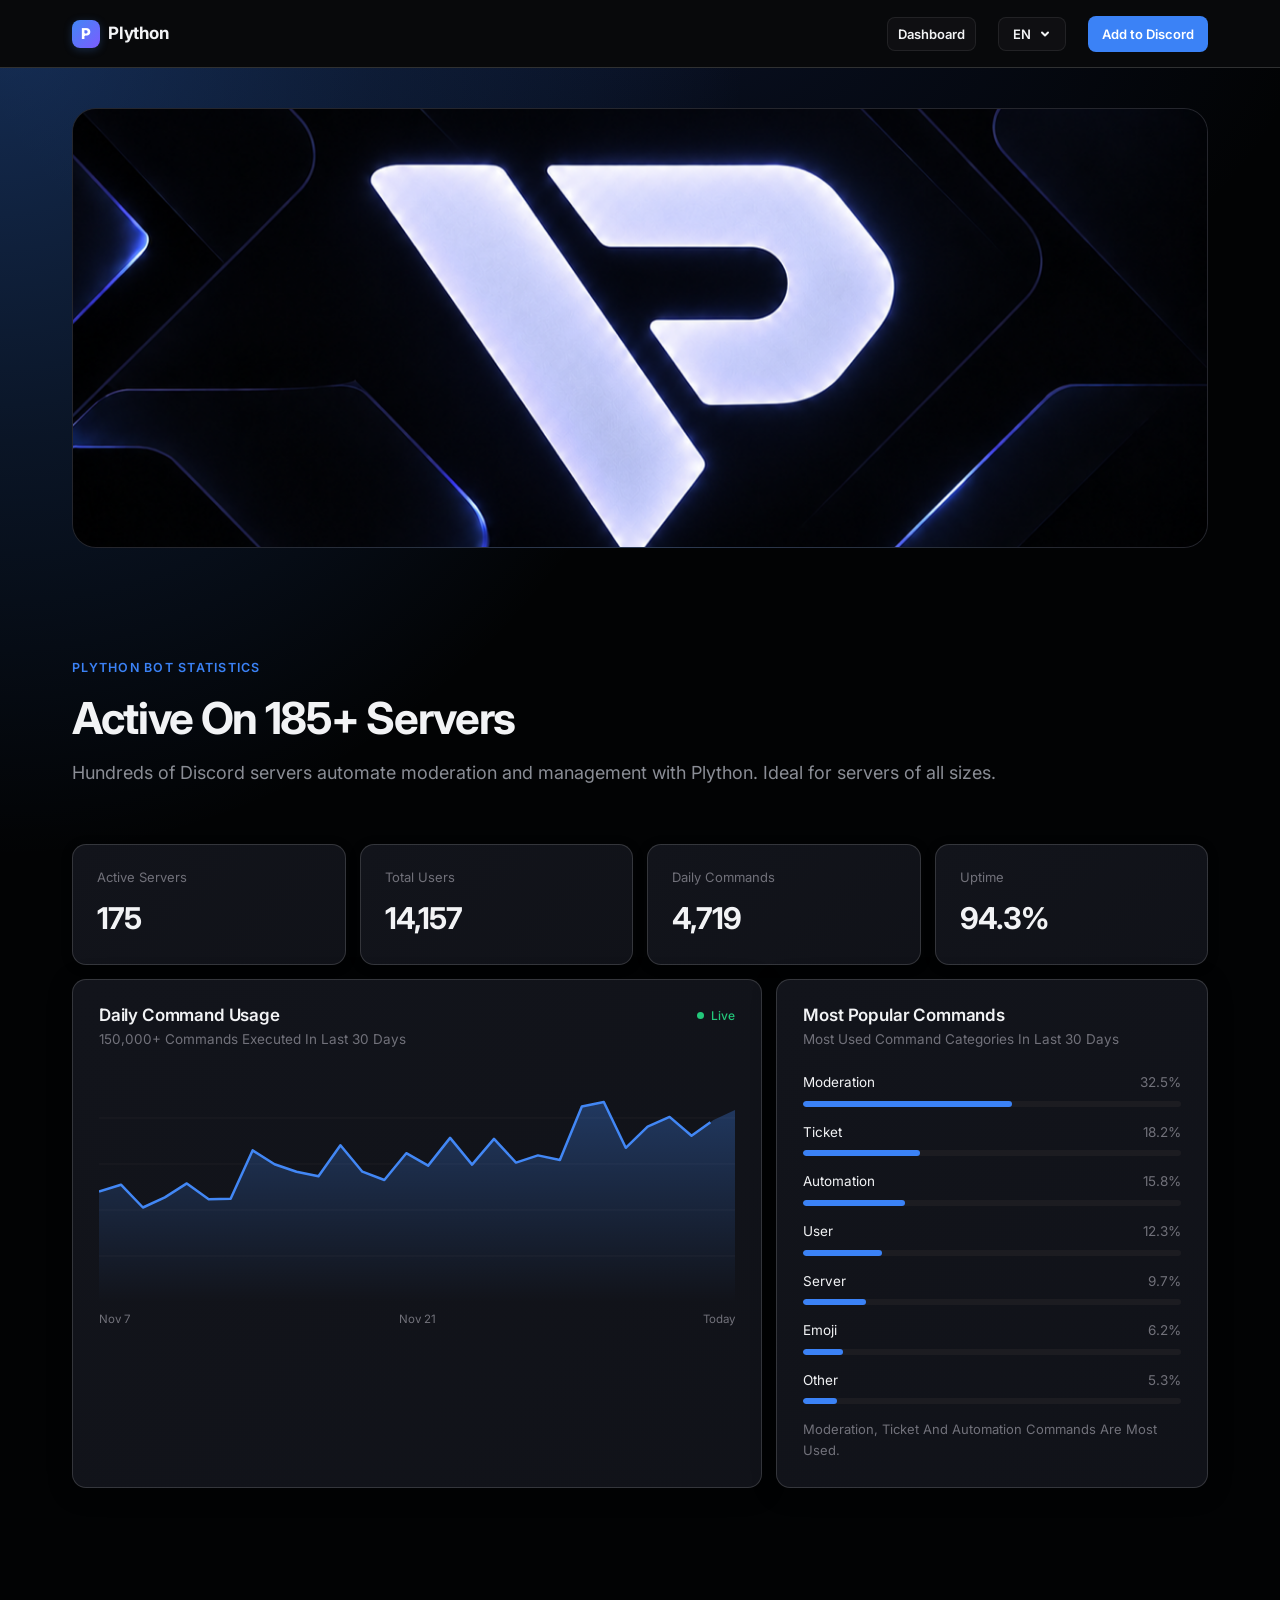
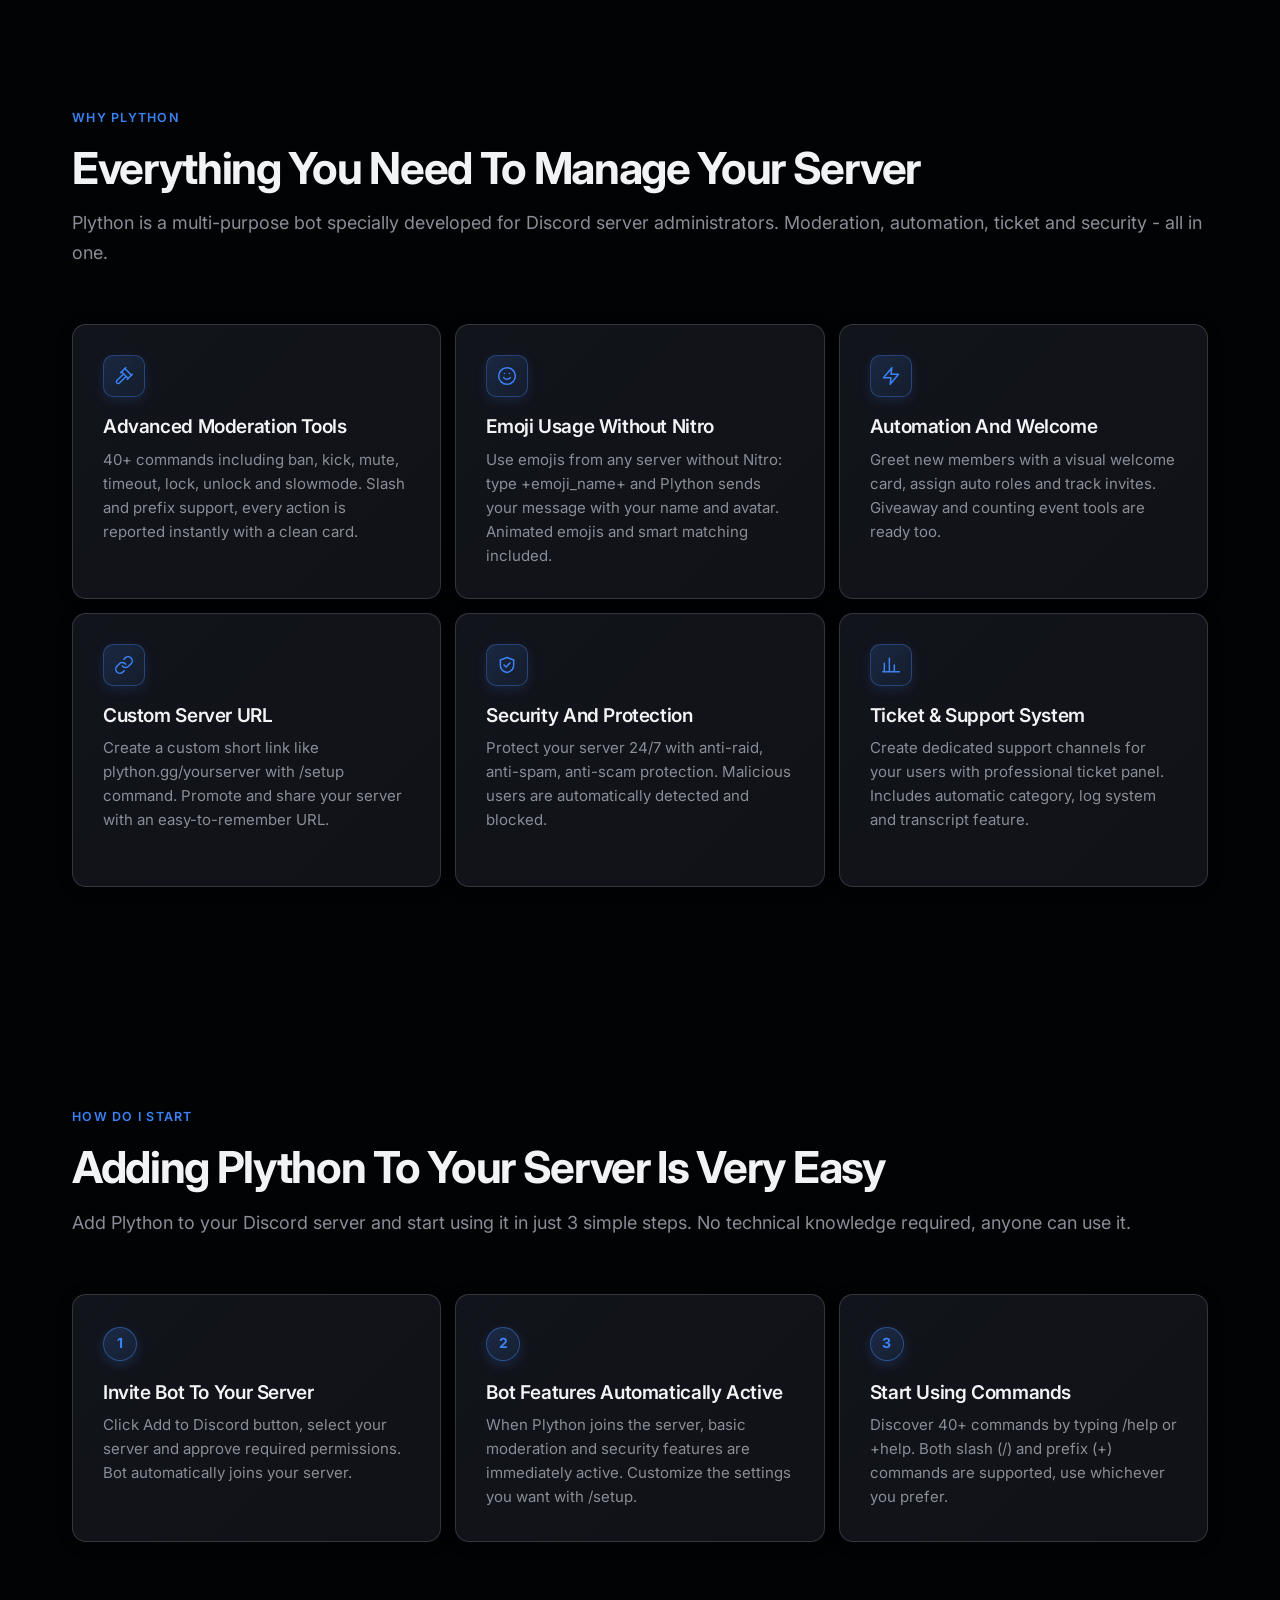
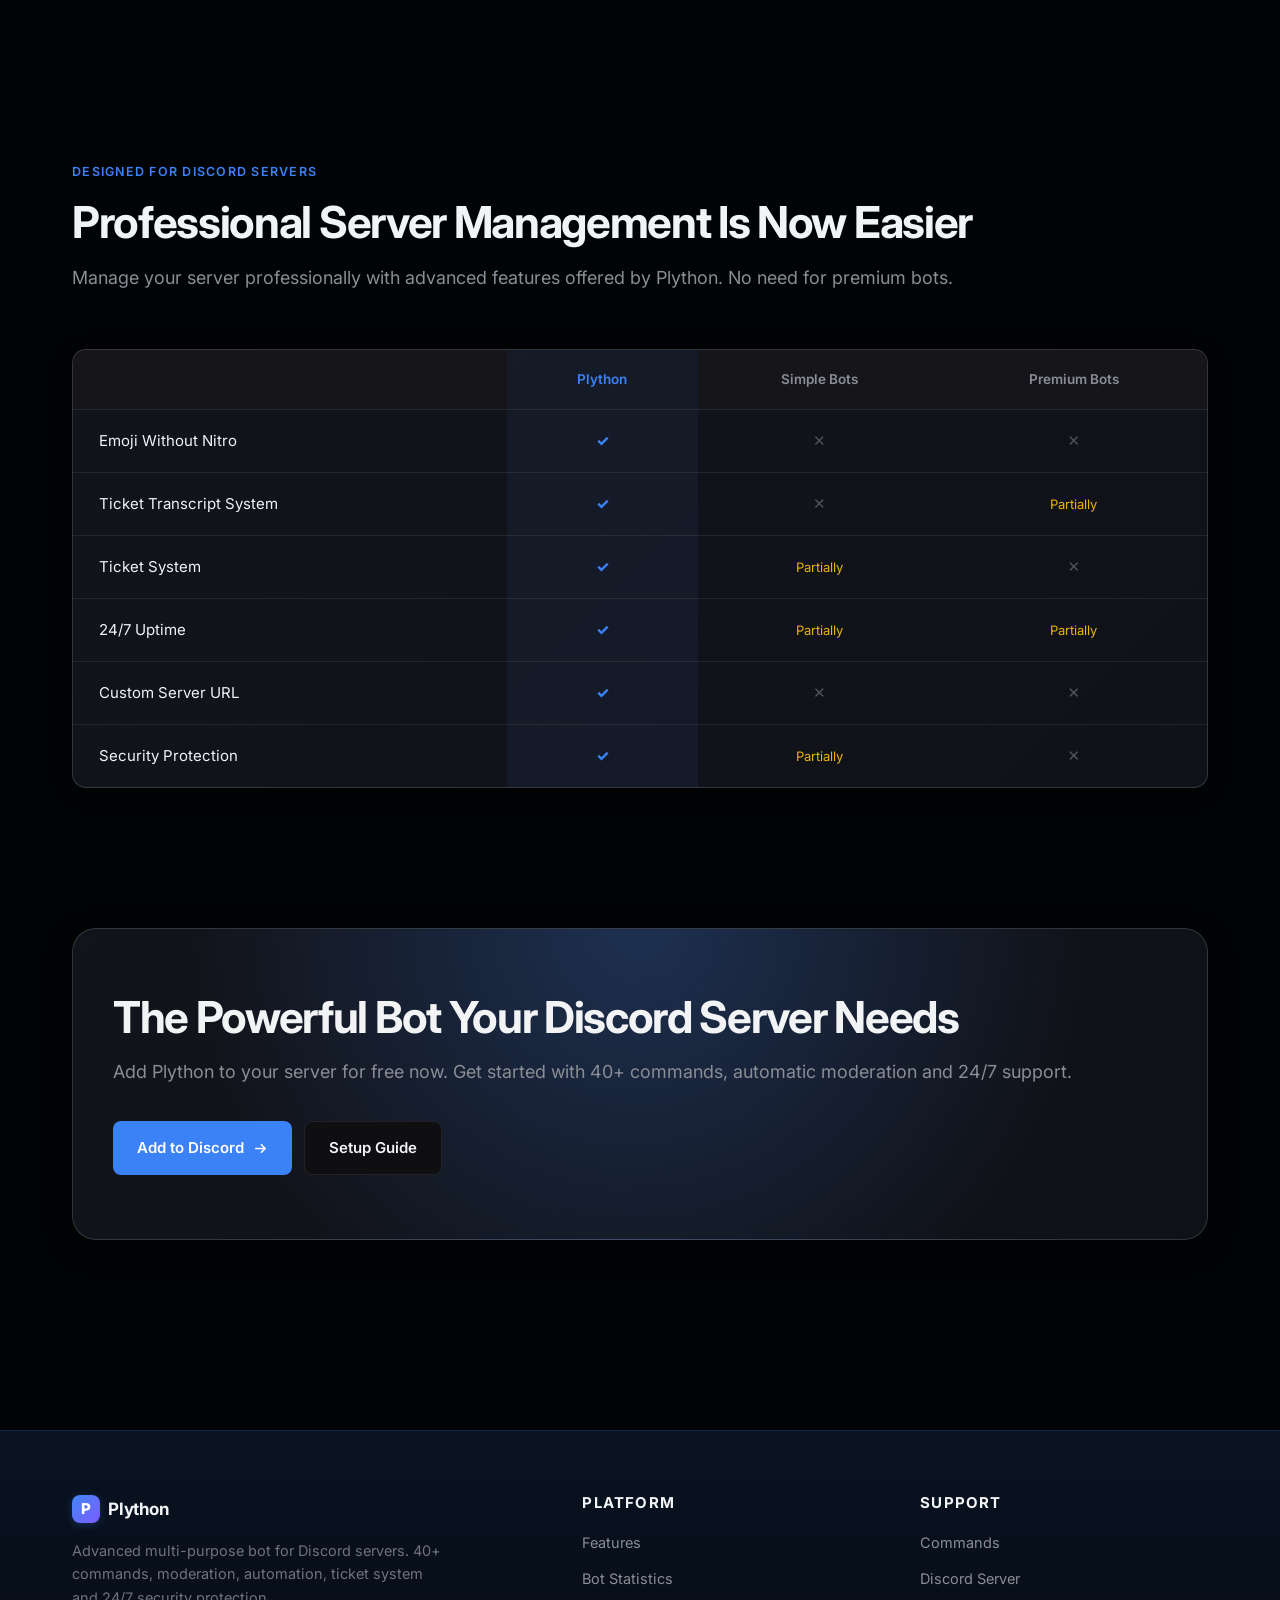
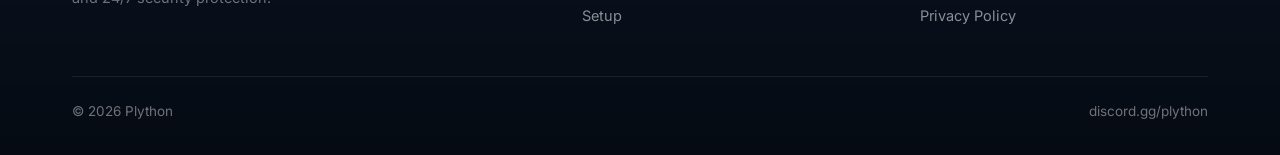
==== commit a232eb66: "Update title of the Discord bot in index.html" ====
--- a/index.html
+++ b/index.html
@@ -4,7 +4,7 @@
 <head>
   <meta charset="UTF-8">
   <meta name="viewport" content="width=device-width, initial-scale=1">
-  <title>Plython — Powerful Discord Moderation Bot</title>
+  <title>Plython Discord Bot</title>
   <meta name="description" content="Plython - a fully featured moderation and management bot for your Discord server. Free, powerful and easy to use.">
   <meta name="theme-color" content="#4287f5">
   <link rel="preconnect" href="https://fonts.googleapis.com">
--- a/css/style.css
+++ b/css/style.css
@@ -252,11 +252,16 @@
   overflow: hidden;
 }
 
+.hero-frame {
+  height: 440px;
+}
+
 .hero-frame img {
   display: block;
   width: 100%;
   height: 100%;
   object-fit: cover;
+  object-position: center;
 }
 
 .hero-grid {
@@ -1429,6 +1434,7 @@
 @media (max-width: 560px) {
   .hero-frame {
     min-height: 260px;
+    height: 260px;
   }
 
   .browser-body {
@@ -1447,7 +1453,7 @@
 
 .toast {
   position: fixed;
-  top: 24px;
+  top: 84px;
   right: 24px;
   background: linear-gradient(135deg, var(--panel) 0%, rgba(18, 20, 27, 0.95) 100%);
   border: 1px solid var(--line2);
@@ -1470,7 +1476,6 @@
 .toast.show {
   opacity: 1;
   transform: translateY(0);
-  pointer-events: auto;
 }
 
 .toast-icon {
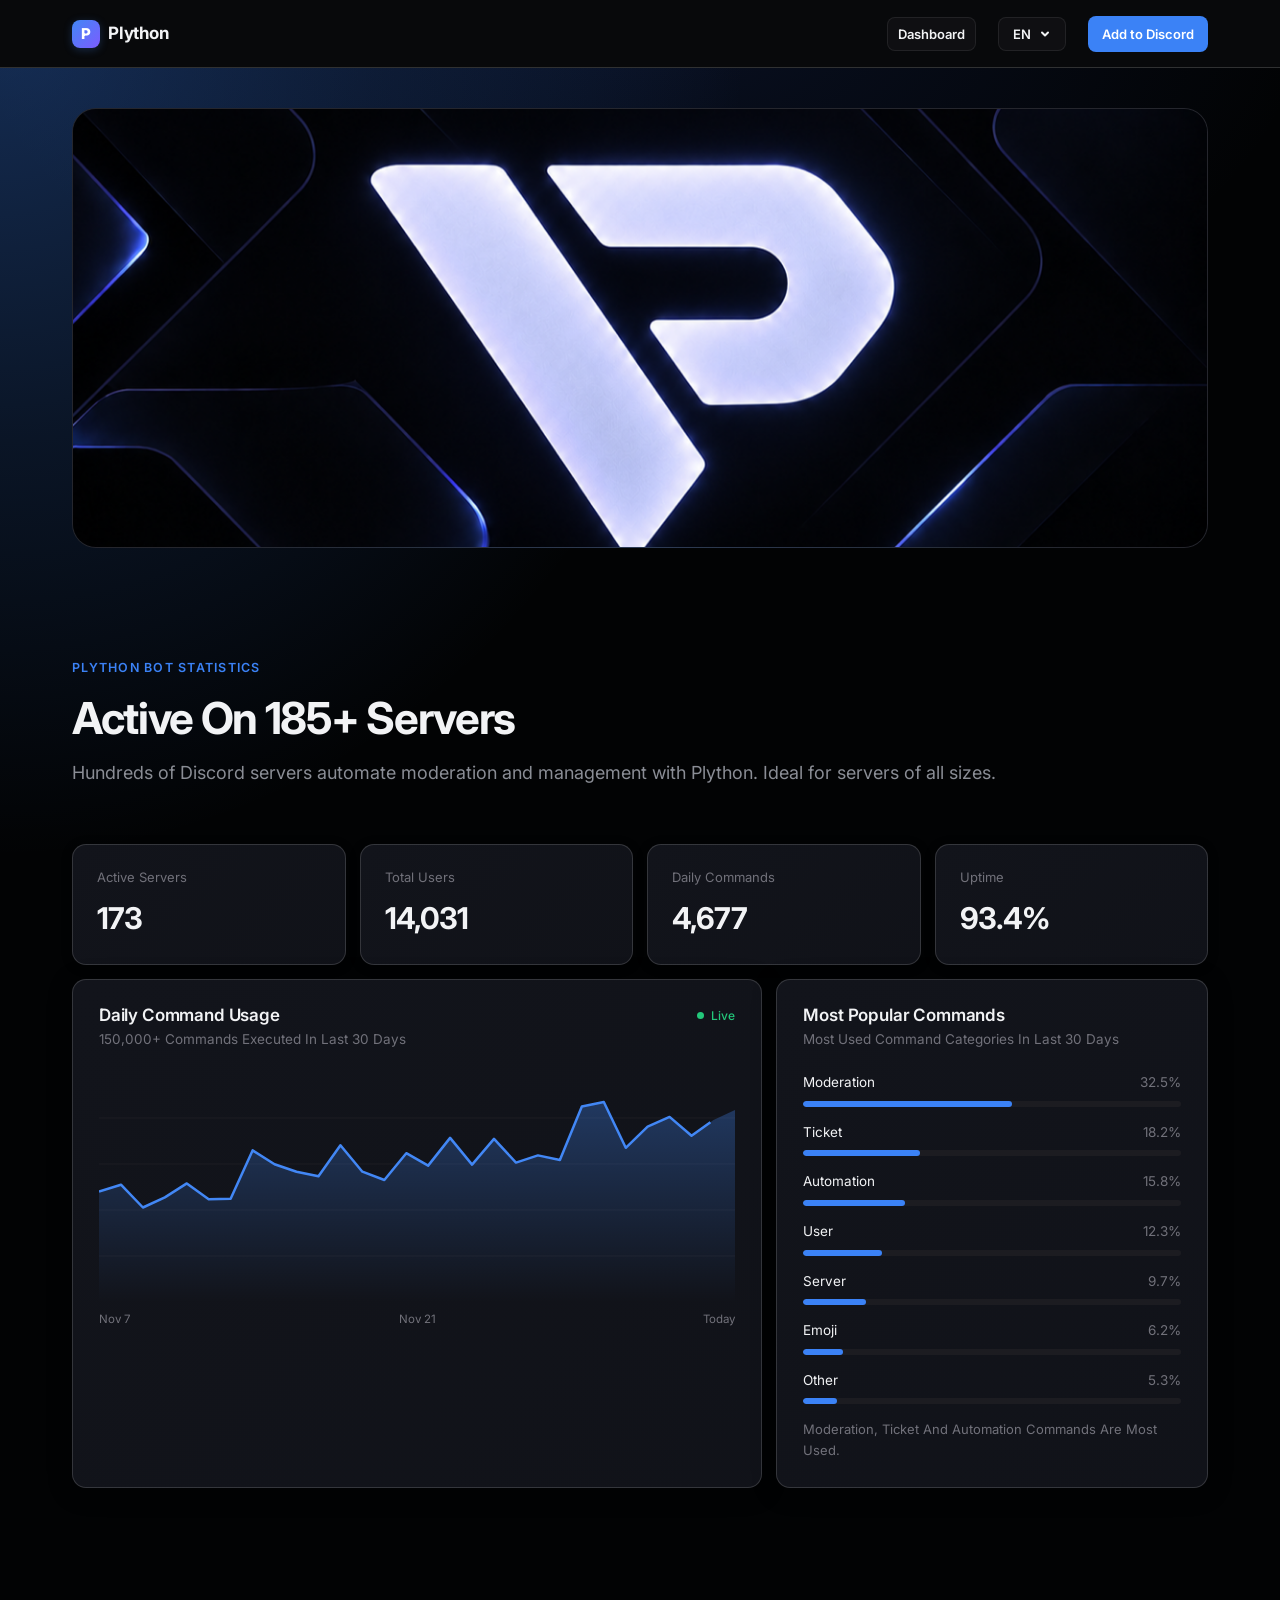
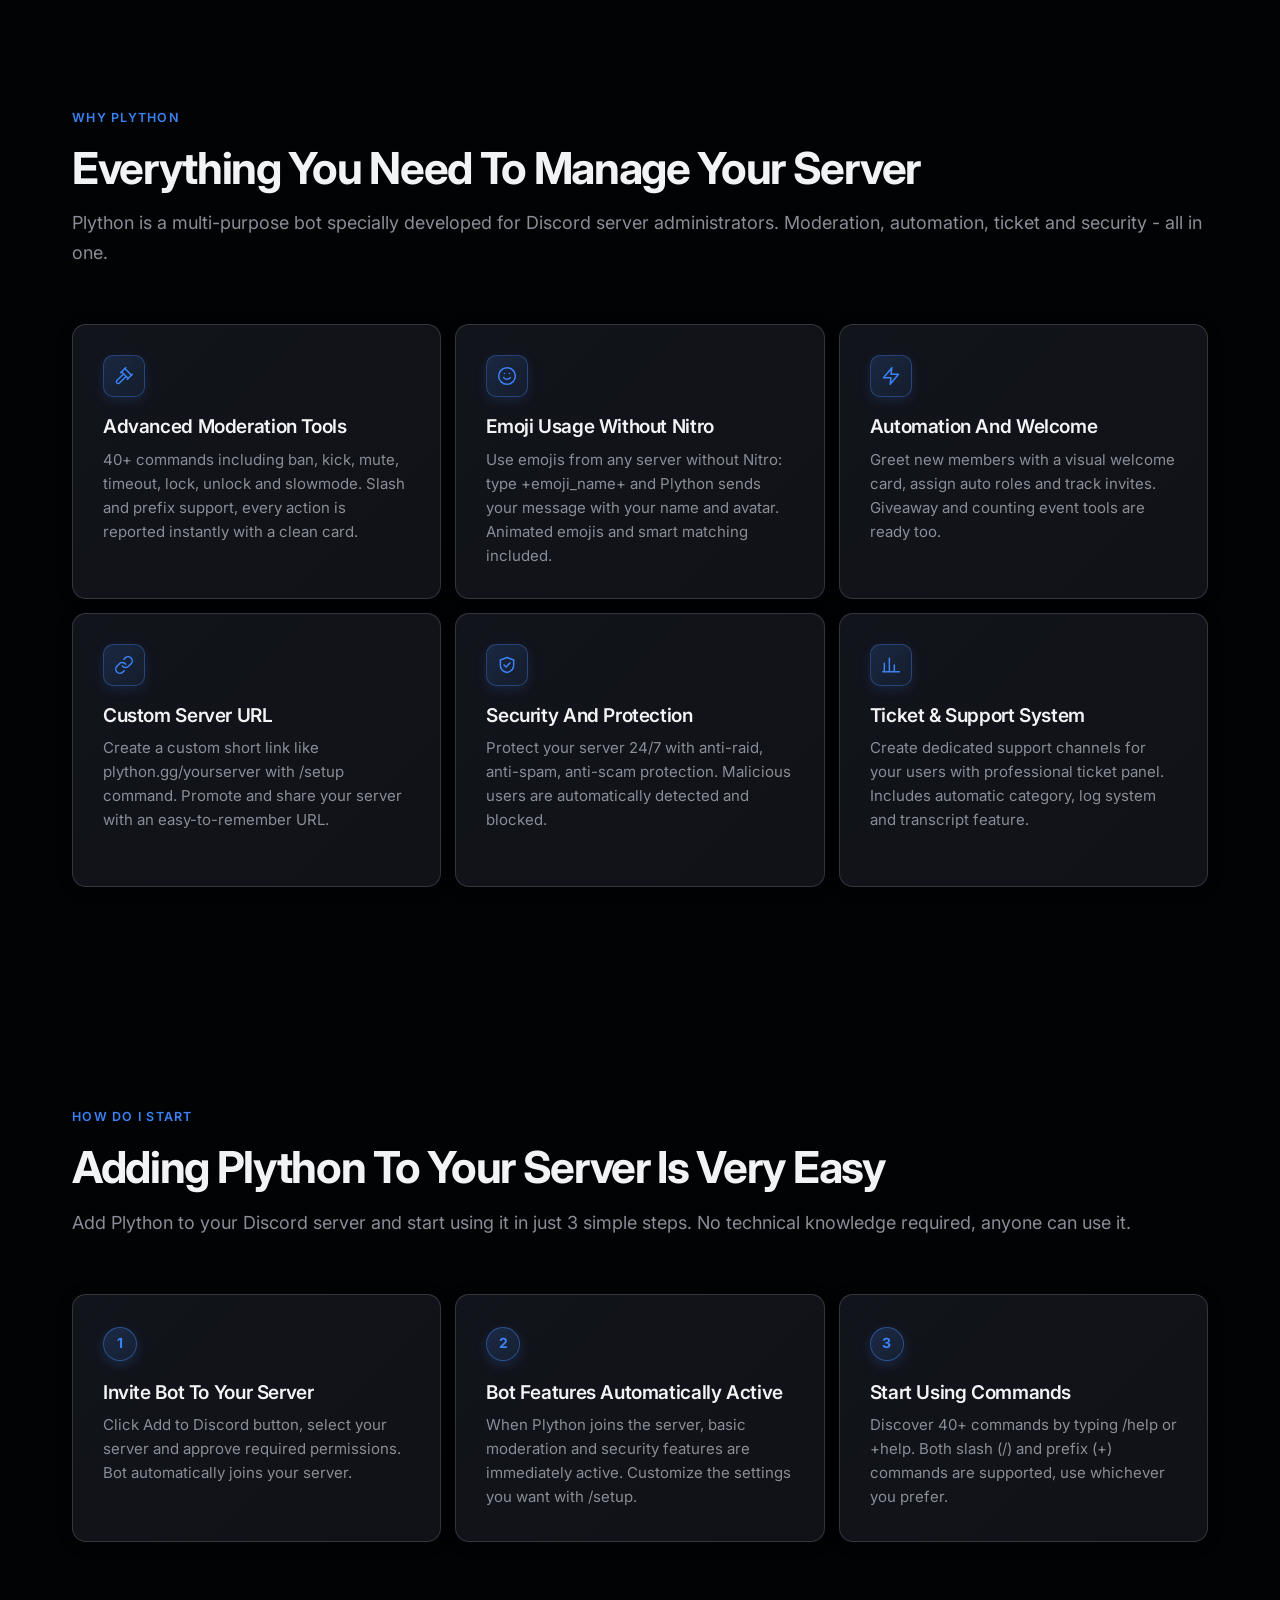
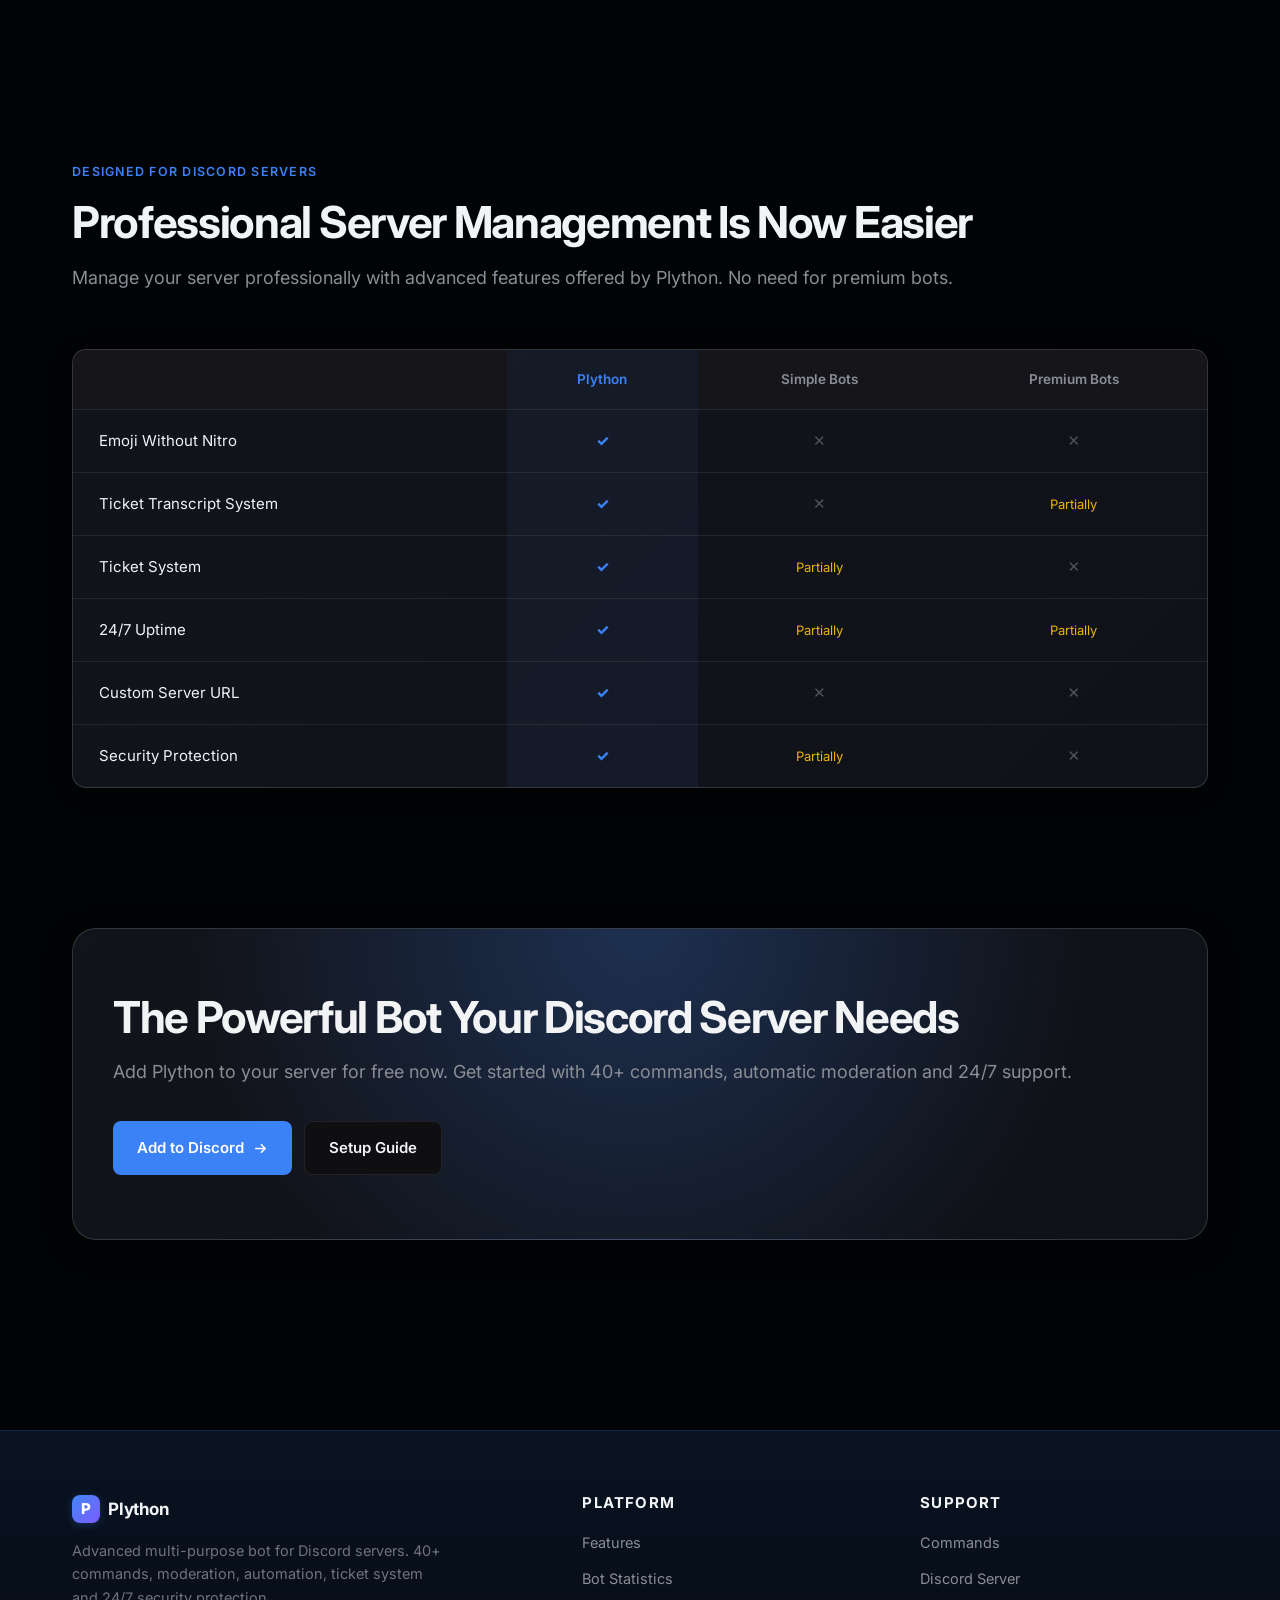
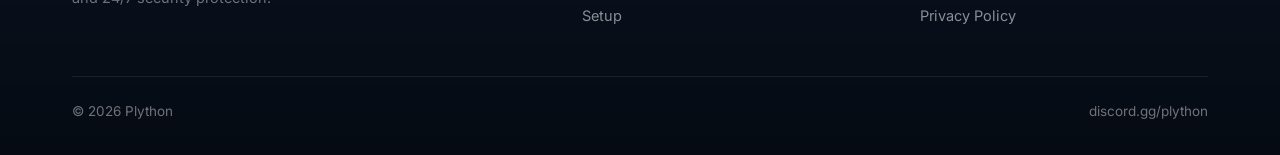
==== commit b66dd84c: "Update title for Plython Discord Bot" ====
--- a/index.html
+++ b/index.html
@@ -4,7 +4,7 @@
 <head>
   <meta charset="UTF-8">
   <meta name="viewport" content="width=device-width, initial-scale=1">
-  <title>Plython Discord Bot</title>
+  <title>Plython - Powerful Discord Bot</title>
   <meta name="description" content="Plython - a fully featured moderation and management bot for your Discord server. Free, powerful and easy to use.">
   <meta name="theme-color" content="#4287f5">
   <link rel="preconnect" href="https://fonts.googleapis.com">
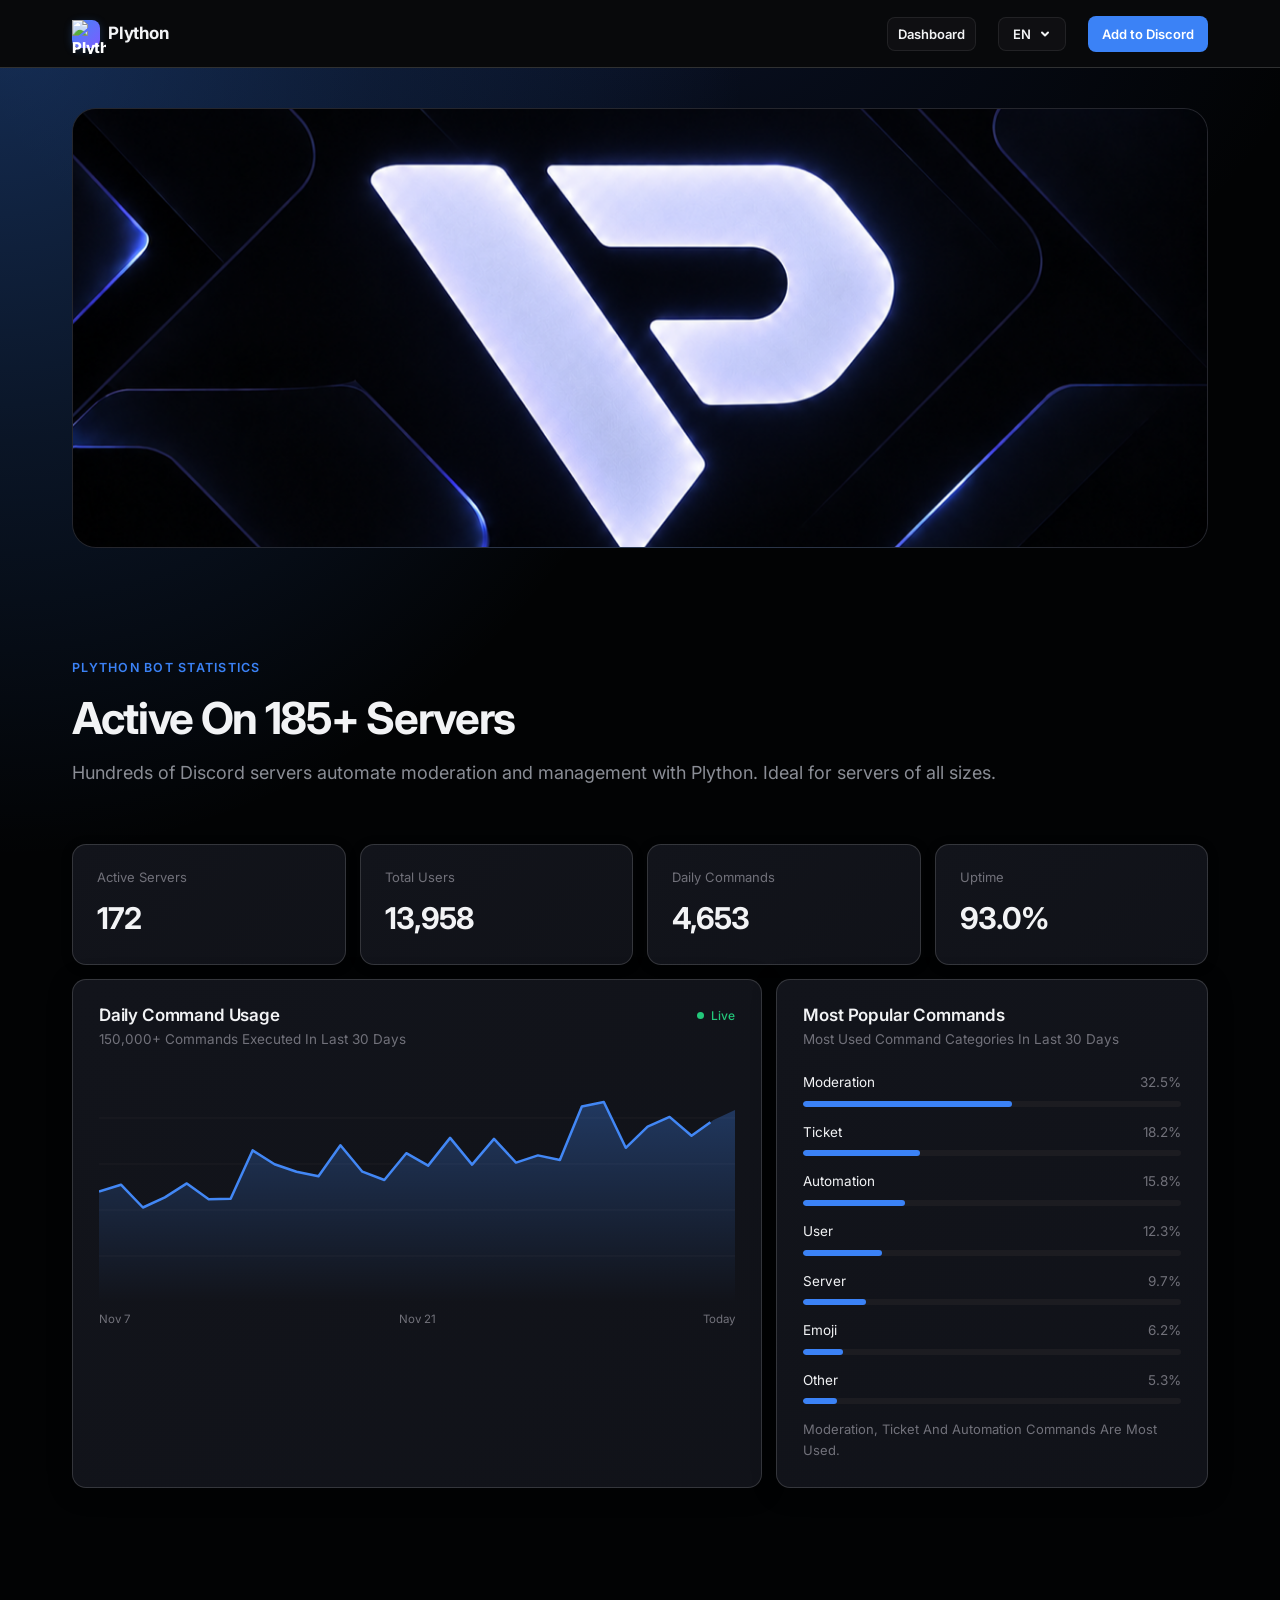
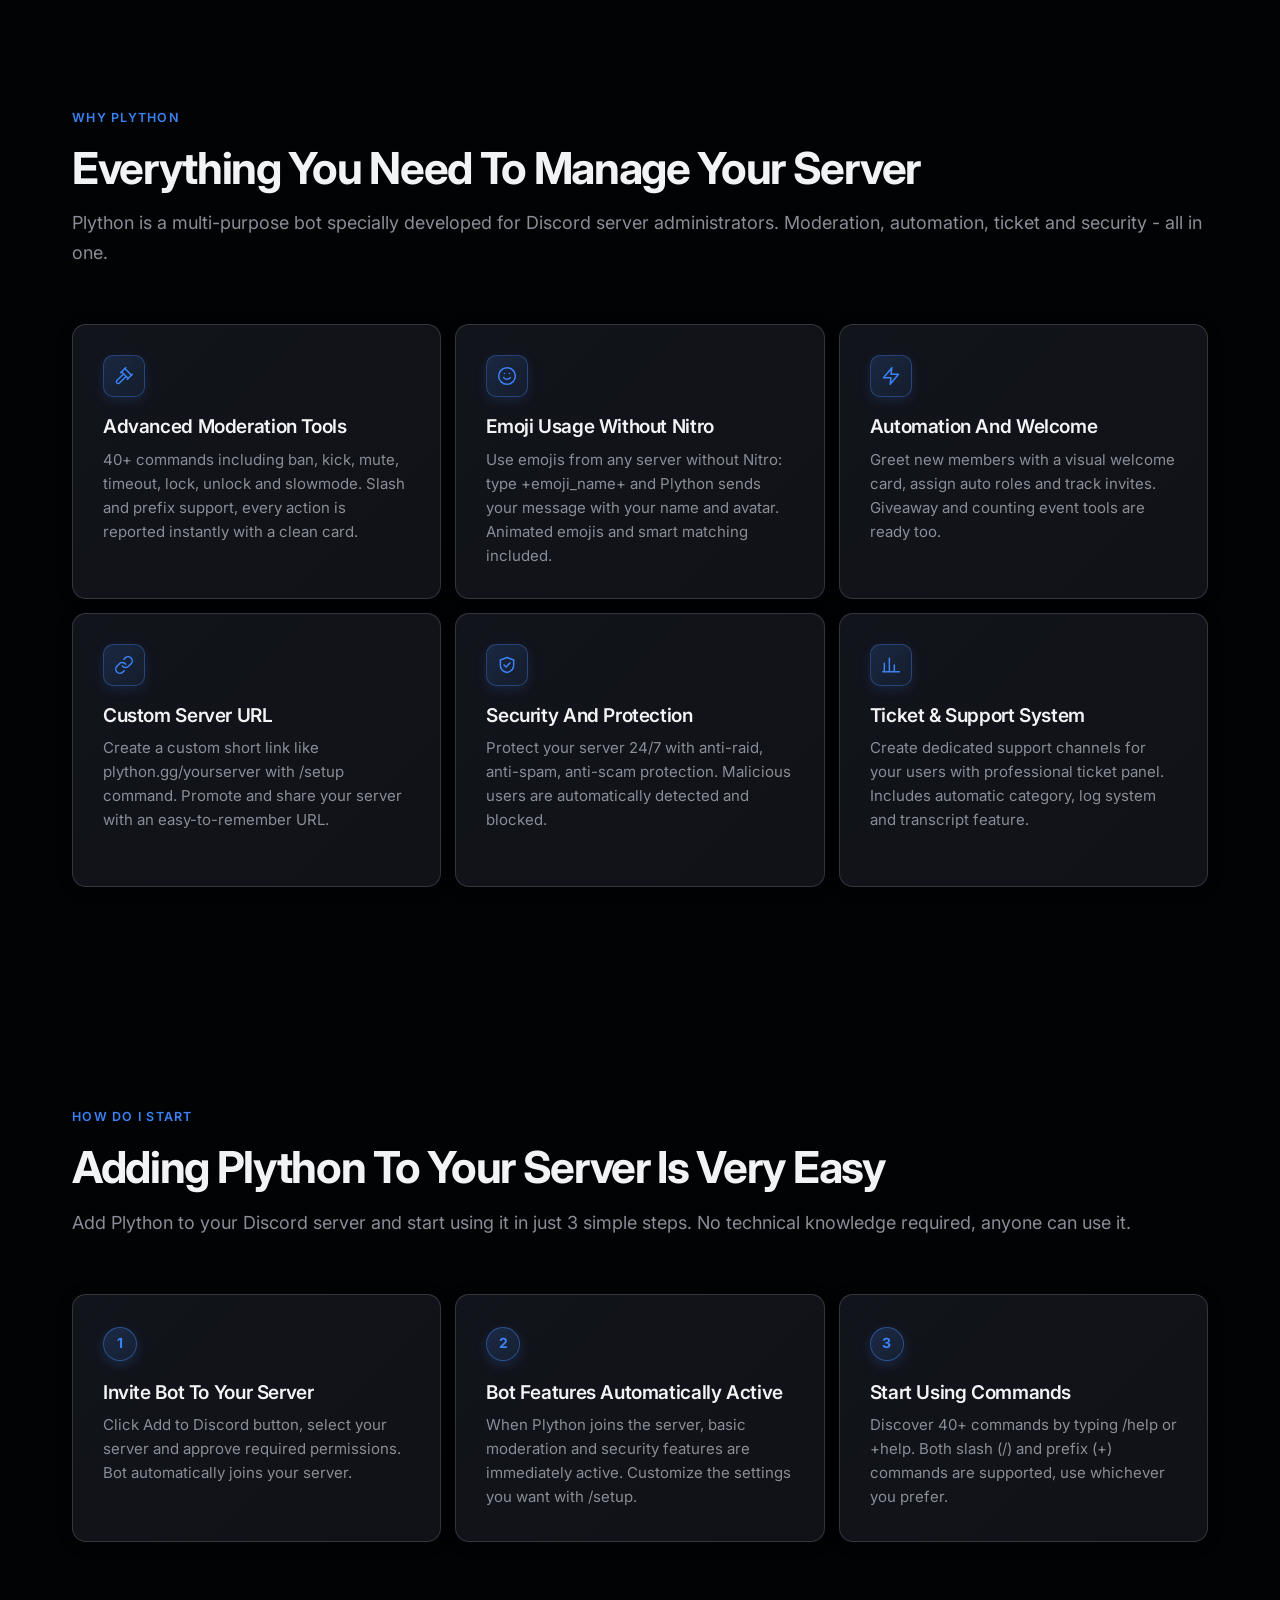
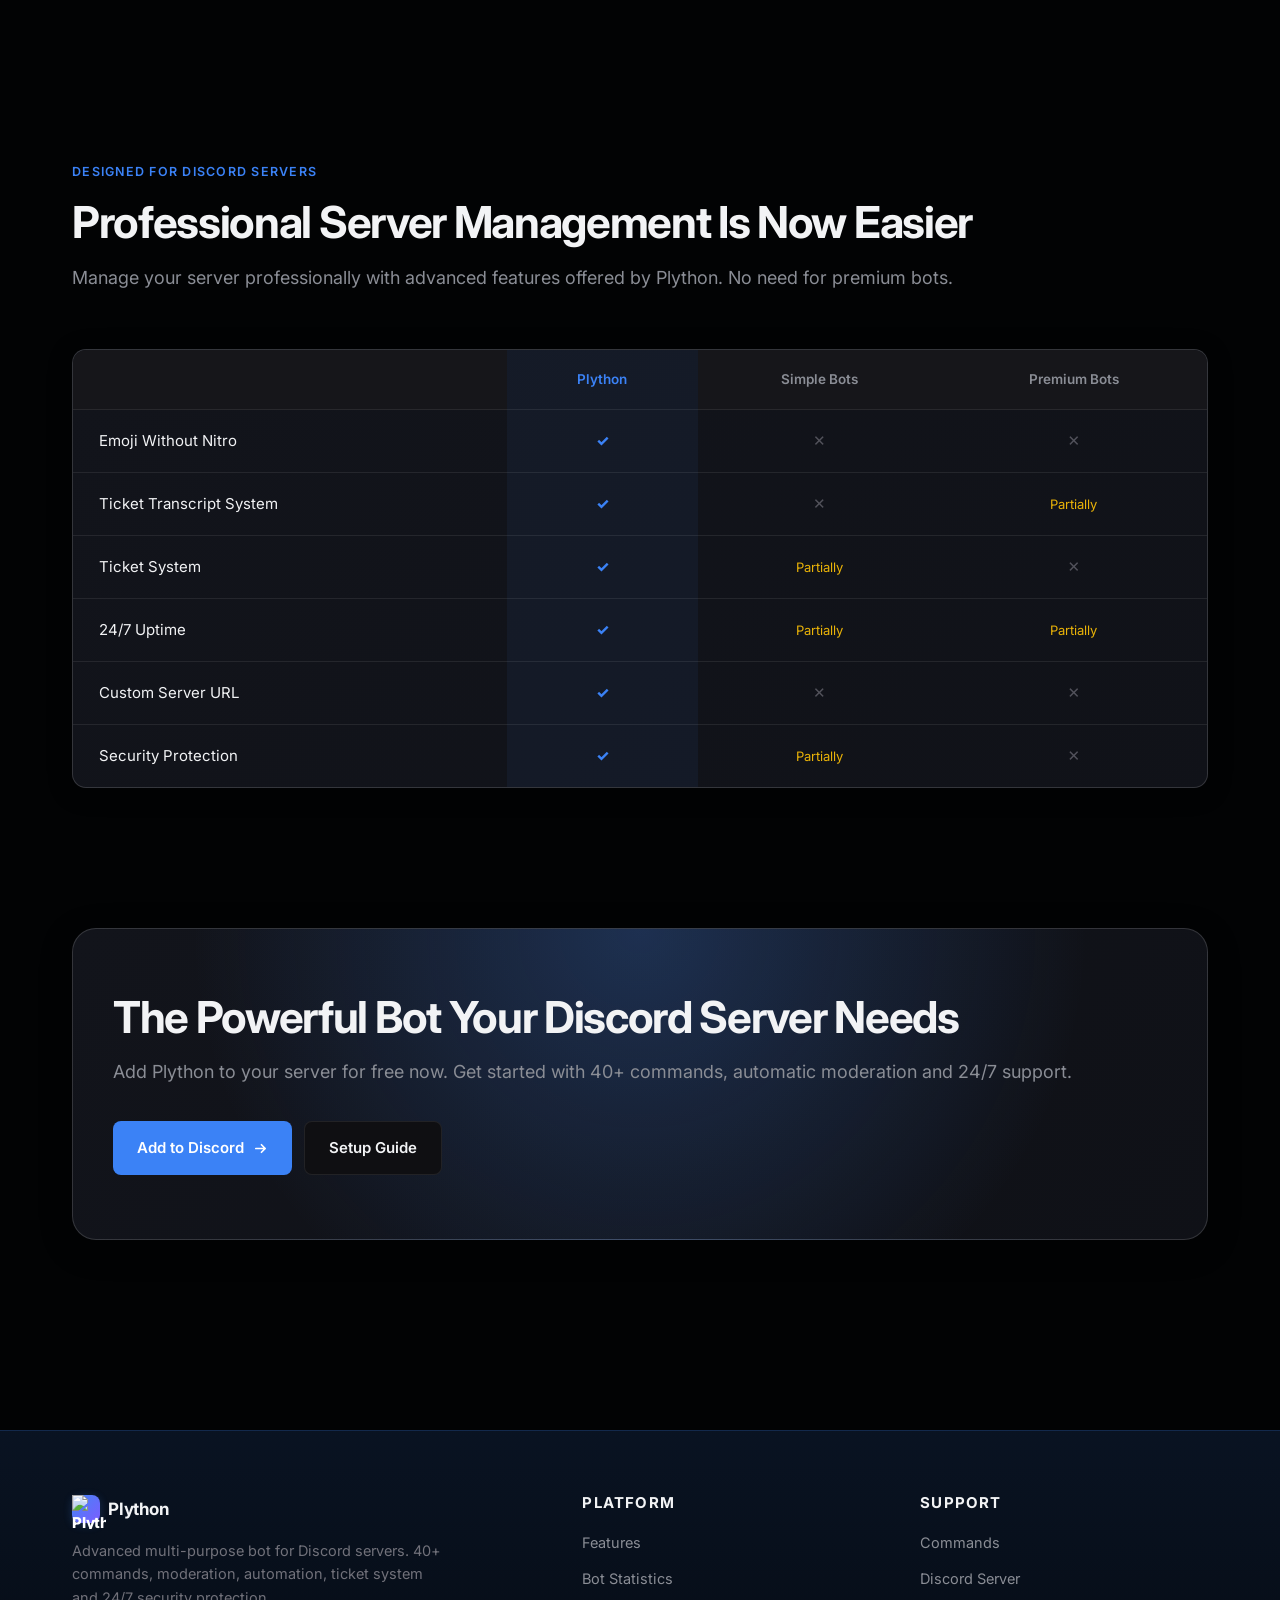
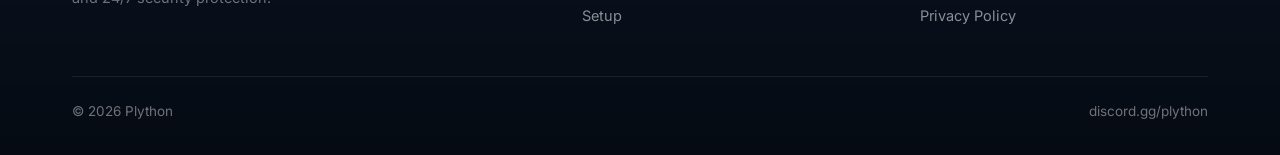
==== commit bbbda8b5: "Update index.html" ====
--- a/index.html
+++ b/index.html
@@ -9,8 +9,8 @@
   <meta name="theme-color" content="#4287f5">
   <link rel="preconnect" href="https://fonts.googleapis.com">
   <link rel="preconnect" href="https://fonts.gstatic.com" crossorigin>
-  <link href="https://fonts.googleapis.com/css2?family=Inter:wght@400;500;600;700;800&family=Orbitron:wght@700;800;900&display=swap" rel="stylesheet">
-  <link rel="stylesheet" href="css/style.css?v=9">
+  <link href="https://fonts.googleapis.com/css2?family=Inter:wght@400;500;600;700;800&family=Orbitron:wght@700;800;900&family=Space+Grotesk:wght@700&display=swap" rel="stylesheet">
+  <link rel="stylesheet" href="css/style.css?v=15">
 </head>
 
 <body>
@@ -18,7 +18,7 @@
   <header>
     <nav class="top">
       <div class="wrap">
-        <a href="#" class="logo"><span class="logo-mark">P</span>Plython</a>
+        <a href="#" class="logo"><span class="logo-mark"><img src="logo.png" alt="Plython logo" width="34" height="34"></span><span class="logo-text">Plython</span></a>
         <div class="nav-cta" id="navCta">
           <a href="#" class="lang-sel" id="dashboardBtn">Dashboard</a>
           <div class="lang-dropdown" id="langDropdown">
@@ -253,7 +253,7 @@
     <div class="wrap">
       <div class="foot-grid">
         <div>
-          <a href="#" class="logo"><span class="logo-mark">P</span>Plython</a>
+          <a href="#" class="logo"><span class="logo-mark"><img src="logo.png" alt="Plython logo" width="34" height="34"></span><span class="logo-text">Plython</span></a>
           <p>Advanced multi-purpose bot for Discord servers. 40+ commands, moderation, automation, ticket system and 24/7 security protection.</p>
         </div>
         <div>
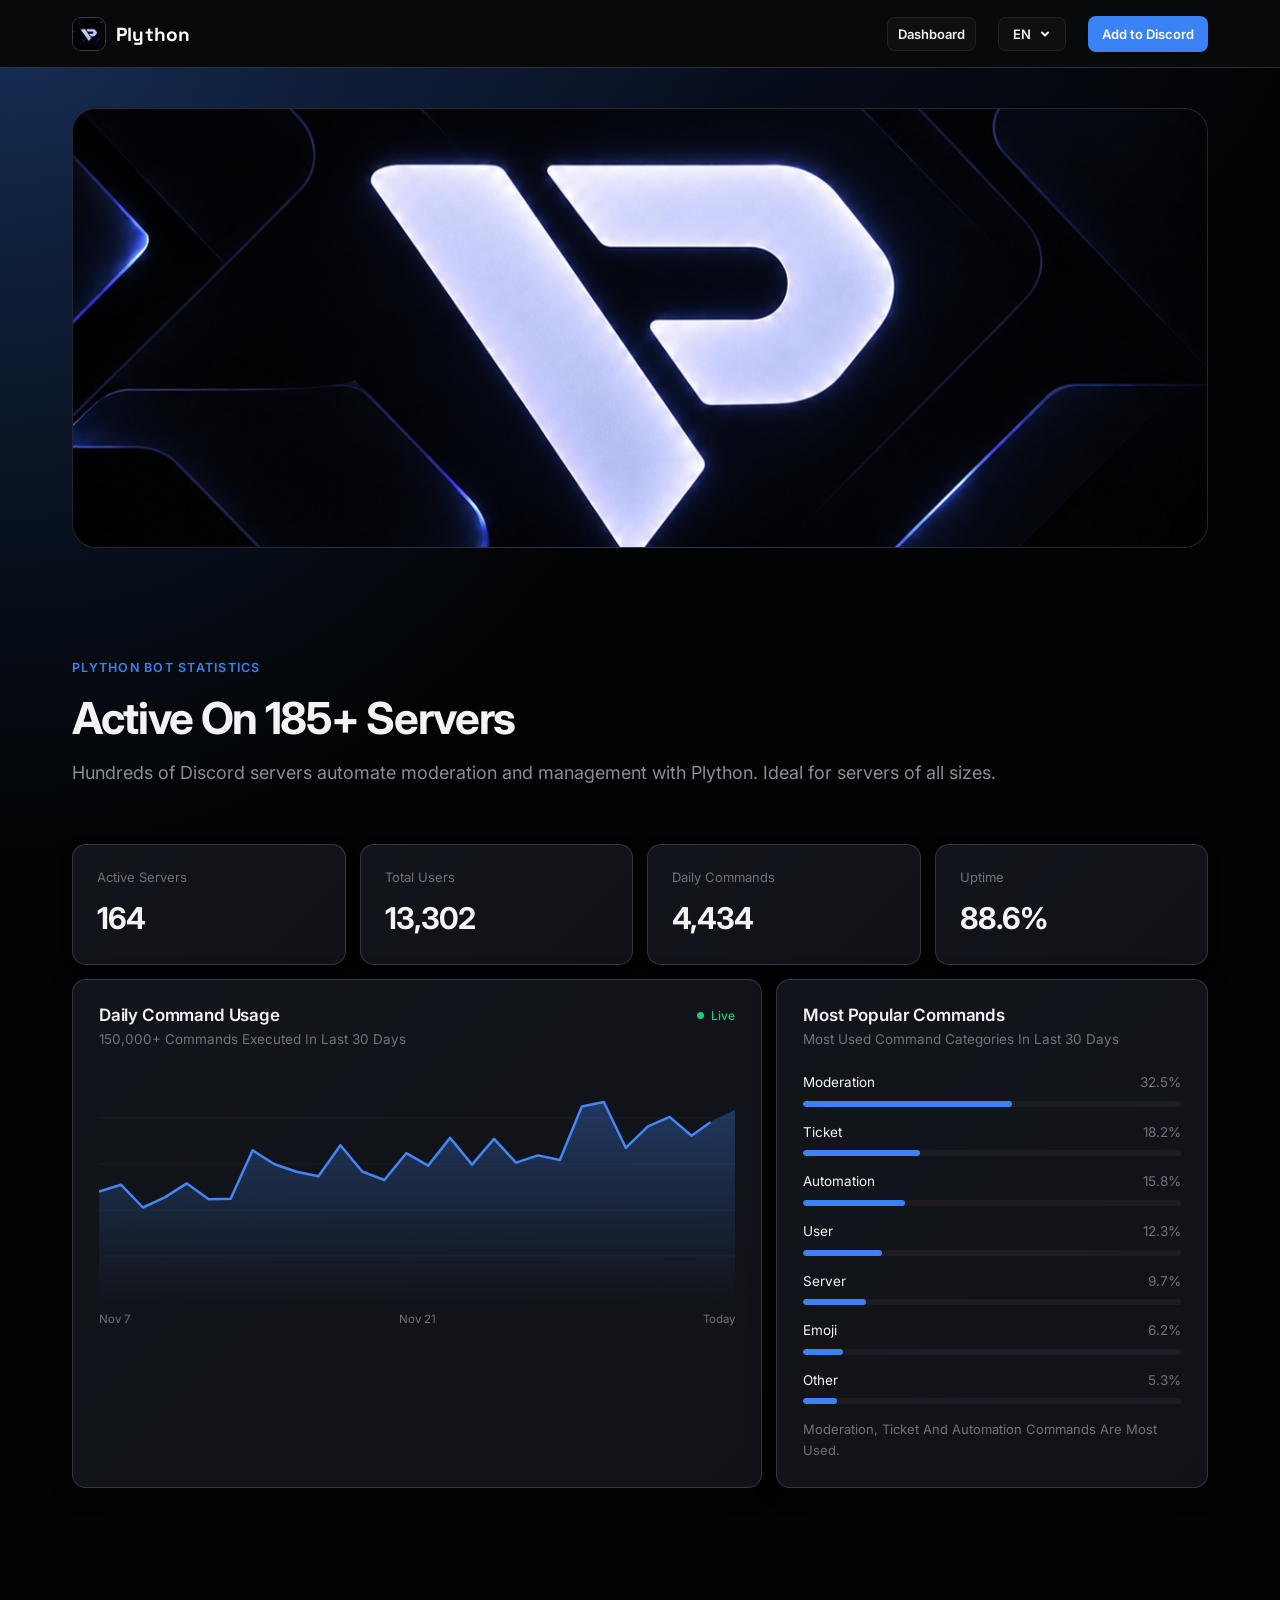
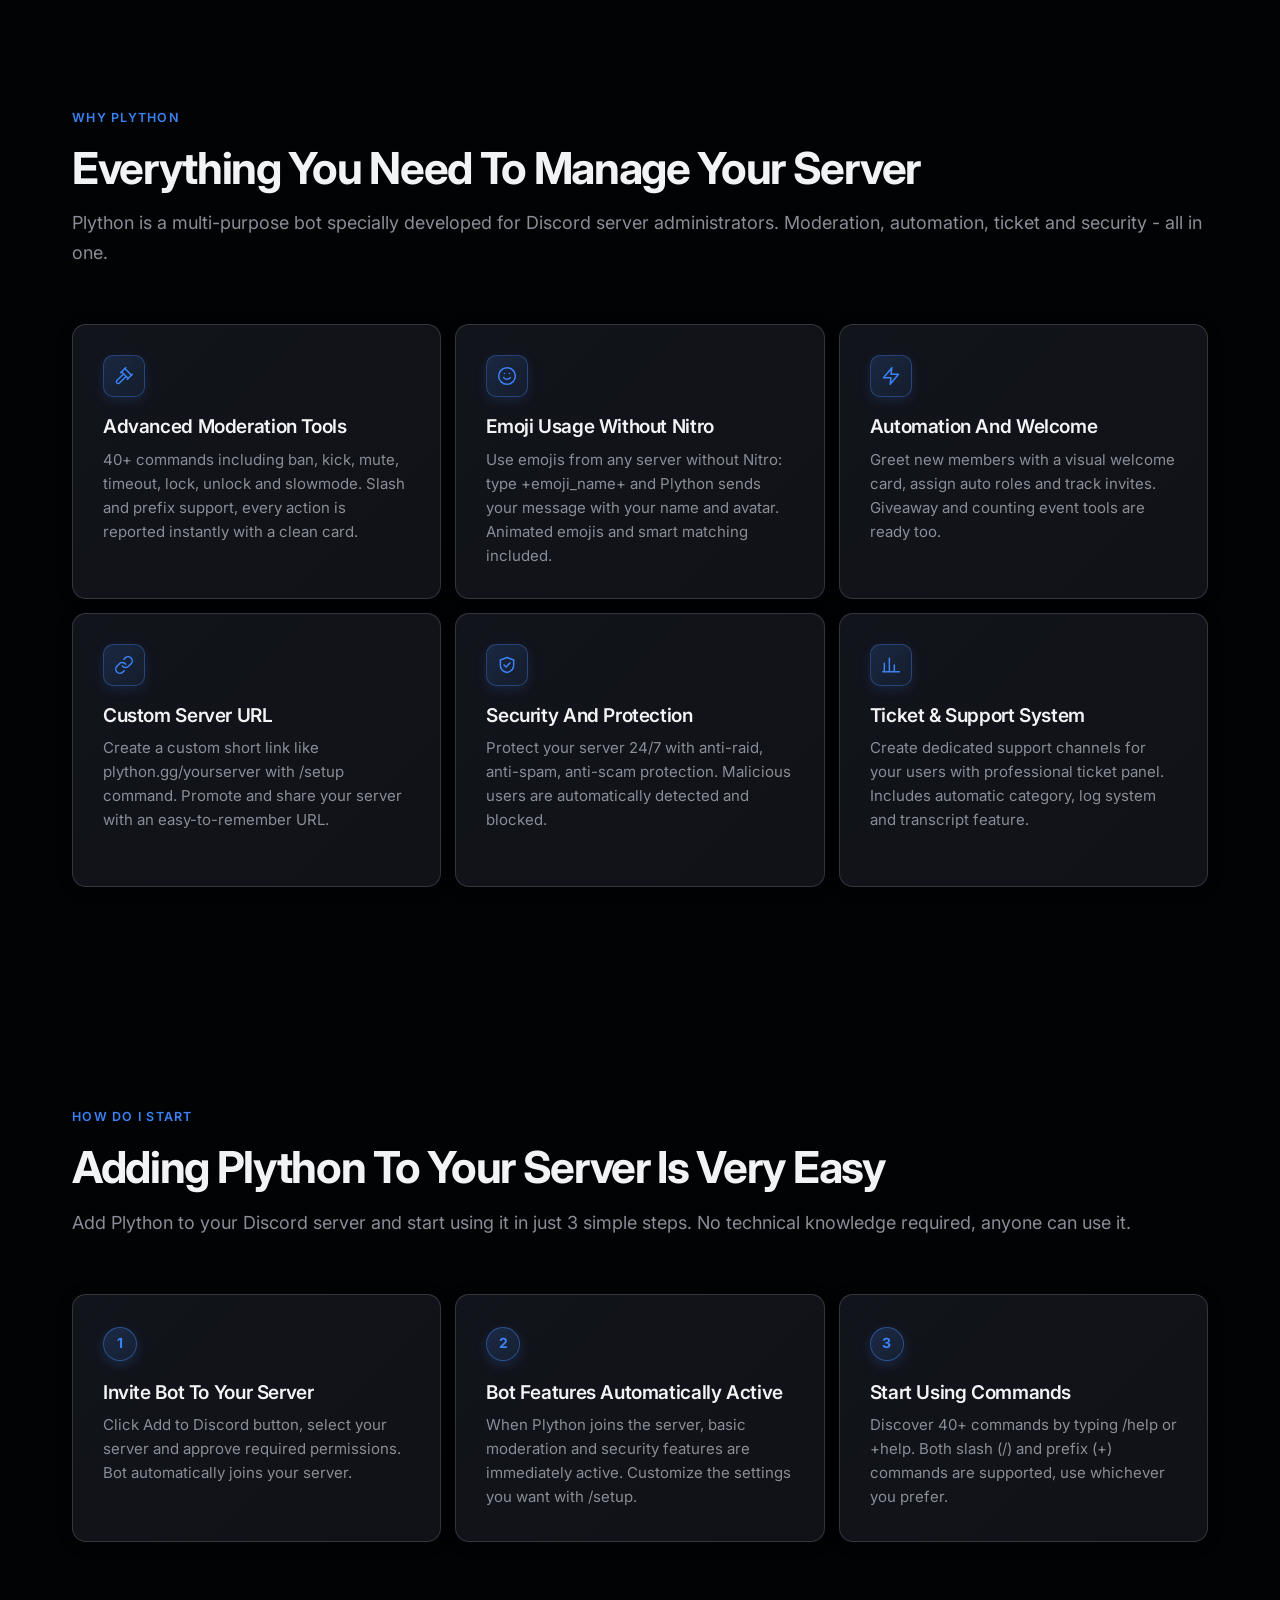
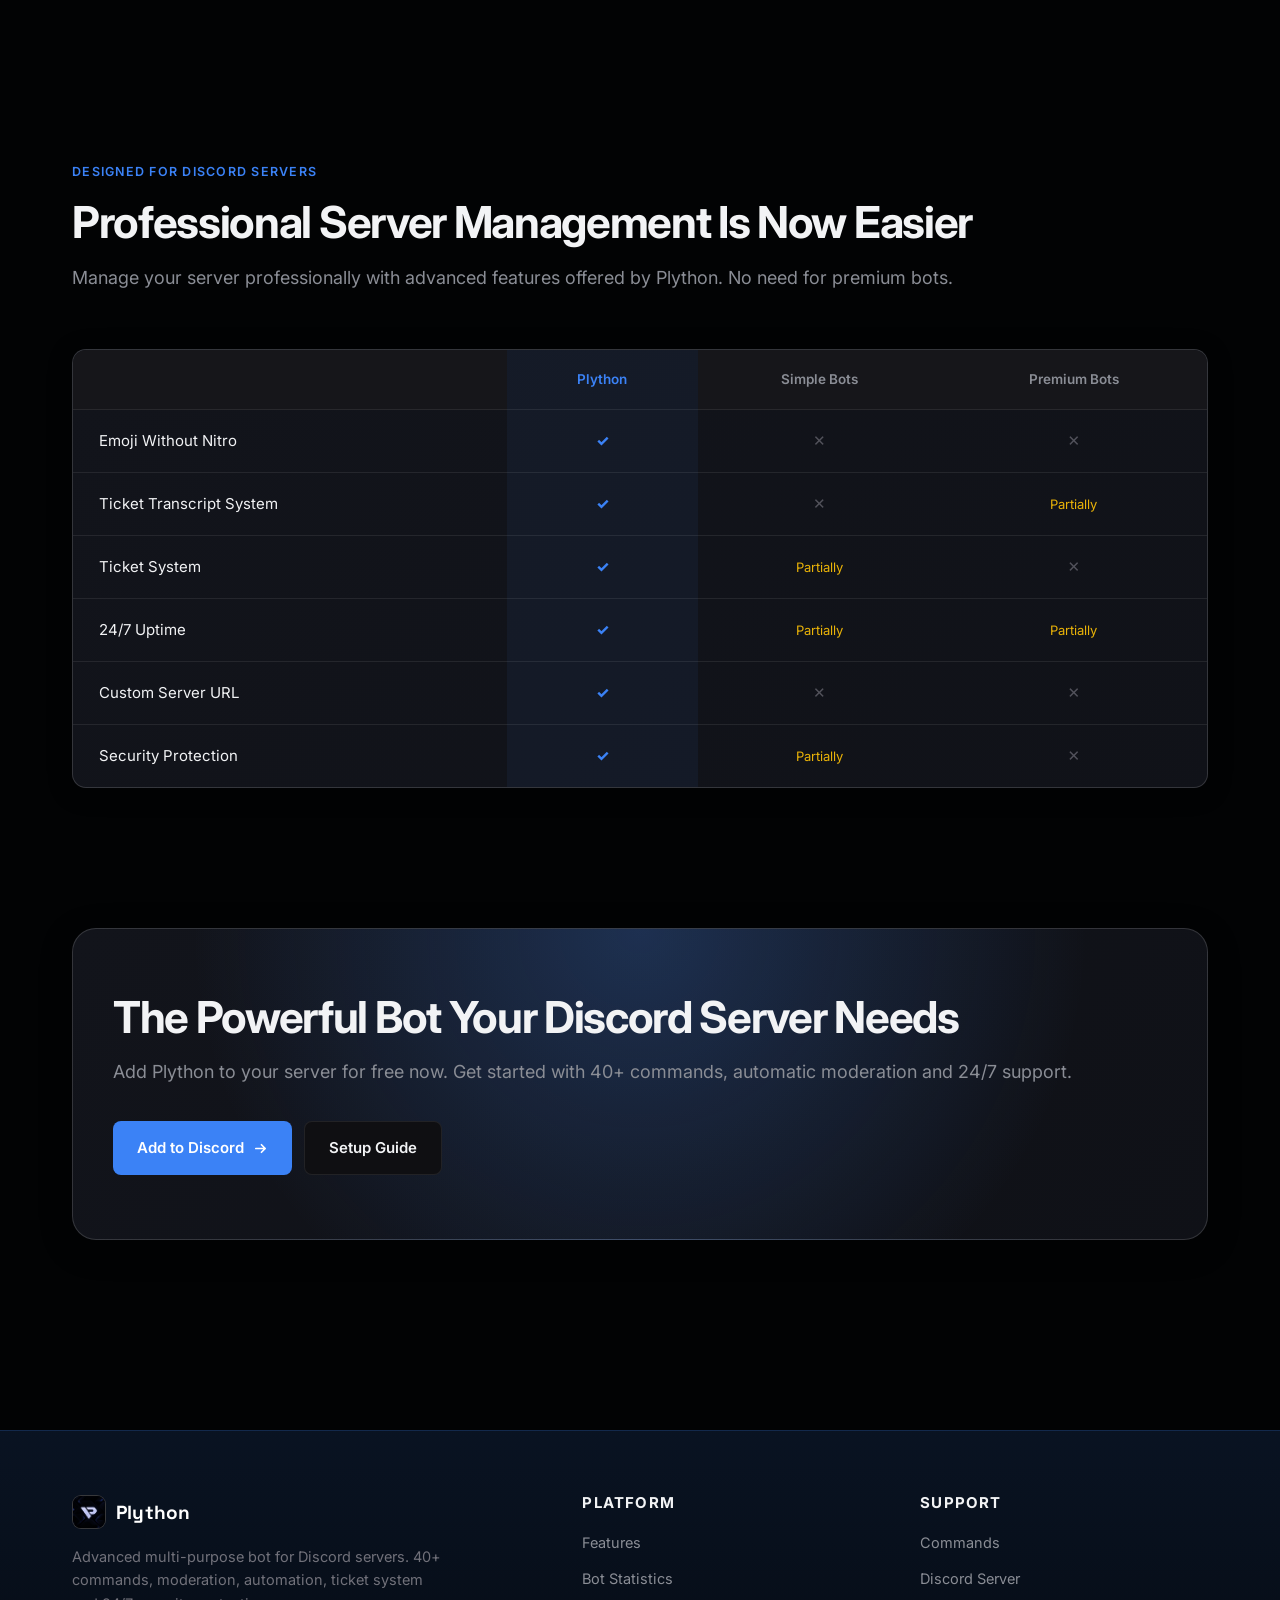
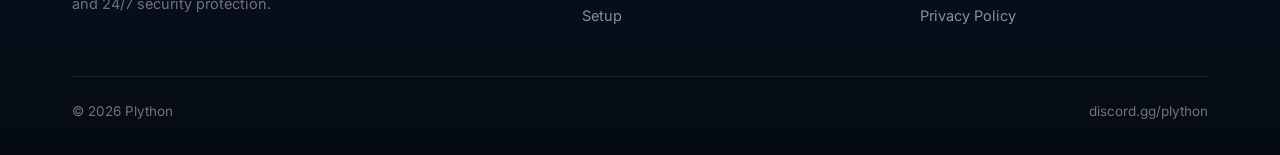
==== commit fa4cd0e1: "Update index.html" ====
--- a/index.html
+++ b/index.html
@@ -10,7 +10,7 @@
   <link rel="preconnect" href="https://fonts.googleapis.com">
   <link rel="preconnect" href="https://fonts.gstatic.com" crossorigin>
   <link href="https://fonts.googleapis.com/css2?family=Inter:wght@400;500;600;700;800&family=Orbitron:wght@700;800;900&family=Space+Grotesk:wght@700&display=swap" rel="stylesheet">
-  <link rel="stylesheet" href="css/style.css?v=15">
+  <link rel="stylesheet" href="css/style.css?v=20">
 </head>
 
 <body>
@@ -18,7 +18,7 @@
   <header>
     <nav class="top">
       <div class="wrap">
-        <a href="#" class="logo"><span class="logo-mark"><img src="logo.png" alt="Plython logo" width="34" height="34"></span><span class="logo-text">Plython</span></a>
+        <a href="#" class="logo"><span class="logo-mark"><img src="plythonic.png" alt="Plython logo" width="34" height="34"></span><span class="logo-text">Plython</span></a>
         <div class="nav-cta" id="navCta">
           <a href="#" class="lang-sel" id="dashboardBtn">Dashboard</a>
           <div class="lang-dropdown" id="langDropdown">
@@ -44,7 +44,7 @@
   <main>
     <section class="hero">
       <div class="wrap">
-        <div class="hero-frame" id="heroFrame"><img src="plythonic.png" alt="Plython" loading="eager"></div>
+        <div class="hero-frame" id="heroFrame"><img src="plythonic.png" alt="Plython"></div>
       </div>
     </section>
 
@@ -253,7 +253,7 @@
     <div class="wrap">
       <div class="foot-grid">
         <div>
-          <a href="#" class="logo"><span class="logo-mark"><img src="logo.png" alt="Plython logo" width="34" height="34"></span><span class="logo-text">Plython</span></a>
+          <a href="#" class="logo"><span class="logo-mark"><img src="plythonic.png" alt="Plython logo" width="34" height="34"></span><span class="logo-text">Plython</span></a>
           <p>Advanced multi-purpose bot for Discord servers. 40+ commands, moderation, automation, ticket system and 24/7 security protection.</p>
         </div>
         <div>
--- a/css/style.css
+++ b/css/style.css
@@ -199,7 +199,7 @@
 .logo {
   display: flex;
   align-items: center;
-  gap: 8px;
+  gap: 10px;
   font-weight: 700;
   font-size: 17px;
   letter-spacing: -0.01em;
@@ -208,16 +208,30 @@
 }
 
 .logo-mark {
-  width: 28px;
-  height: 28px;
-  border-radius: 8px;
-  background: linear-gradient(135deg, #4287f5, #7c5cff);
-  display: grid;
-  place-items: center;
+  width: 34px;
+  height: 34px;
+  flex: none;
+  border-radius: 9px;
+  overflow: hidden;
+  border: 1px solid rgba(255, 255, 255, .2);
+  background: #05060a;
+}
+
+.logo-mark img {
+  display: block;
+  width: 100%;
+  height: 100%;
+  object-fit: cover;   /* image fills the whole frame */
+  object-position: center;
+}
+
+.logo-text {
+  font-family: 'Space Grotesk', 'Inter', system-ui, sans-serif;
+  font-weight: 700;
+  font-size: 19px;
+  letter-spacing: 0.01em;
+  line-height: 1;
   color: #fff;
-  font-weight: 800;
-  font-size: 15px;
-  box-shadow: 0 2px 8px rgba(66, 135, 245, 0.25);
 }
 
 .logo small {
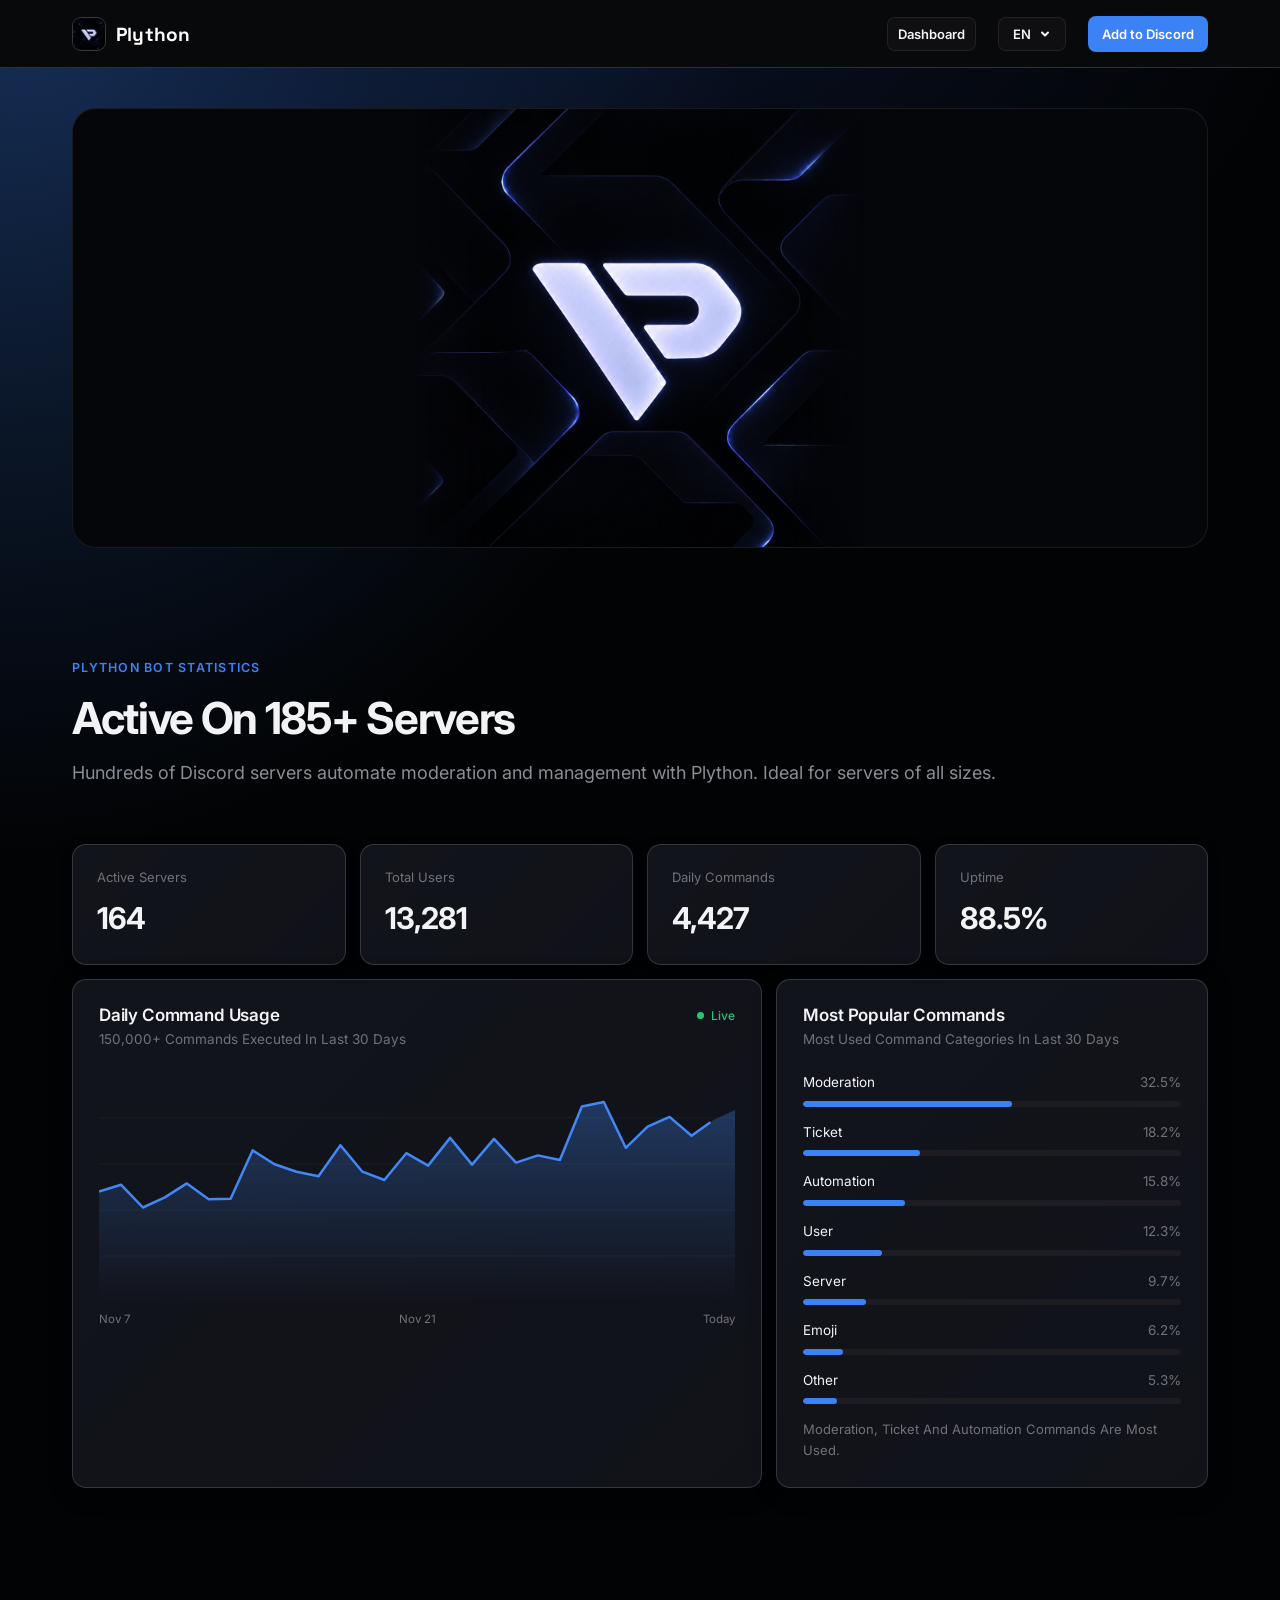
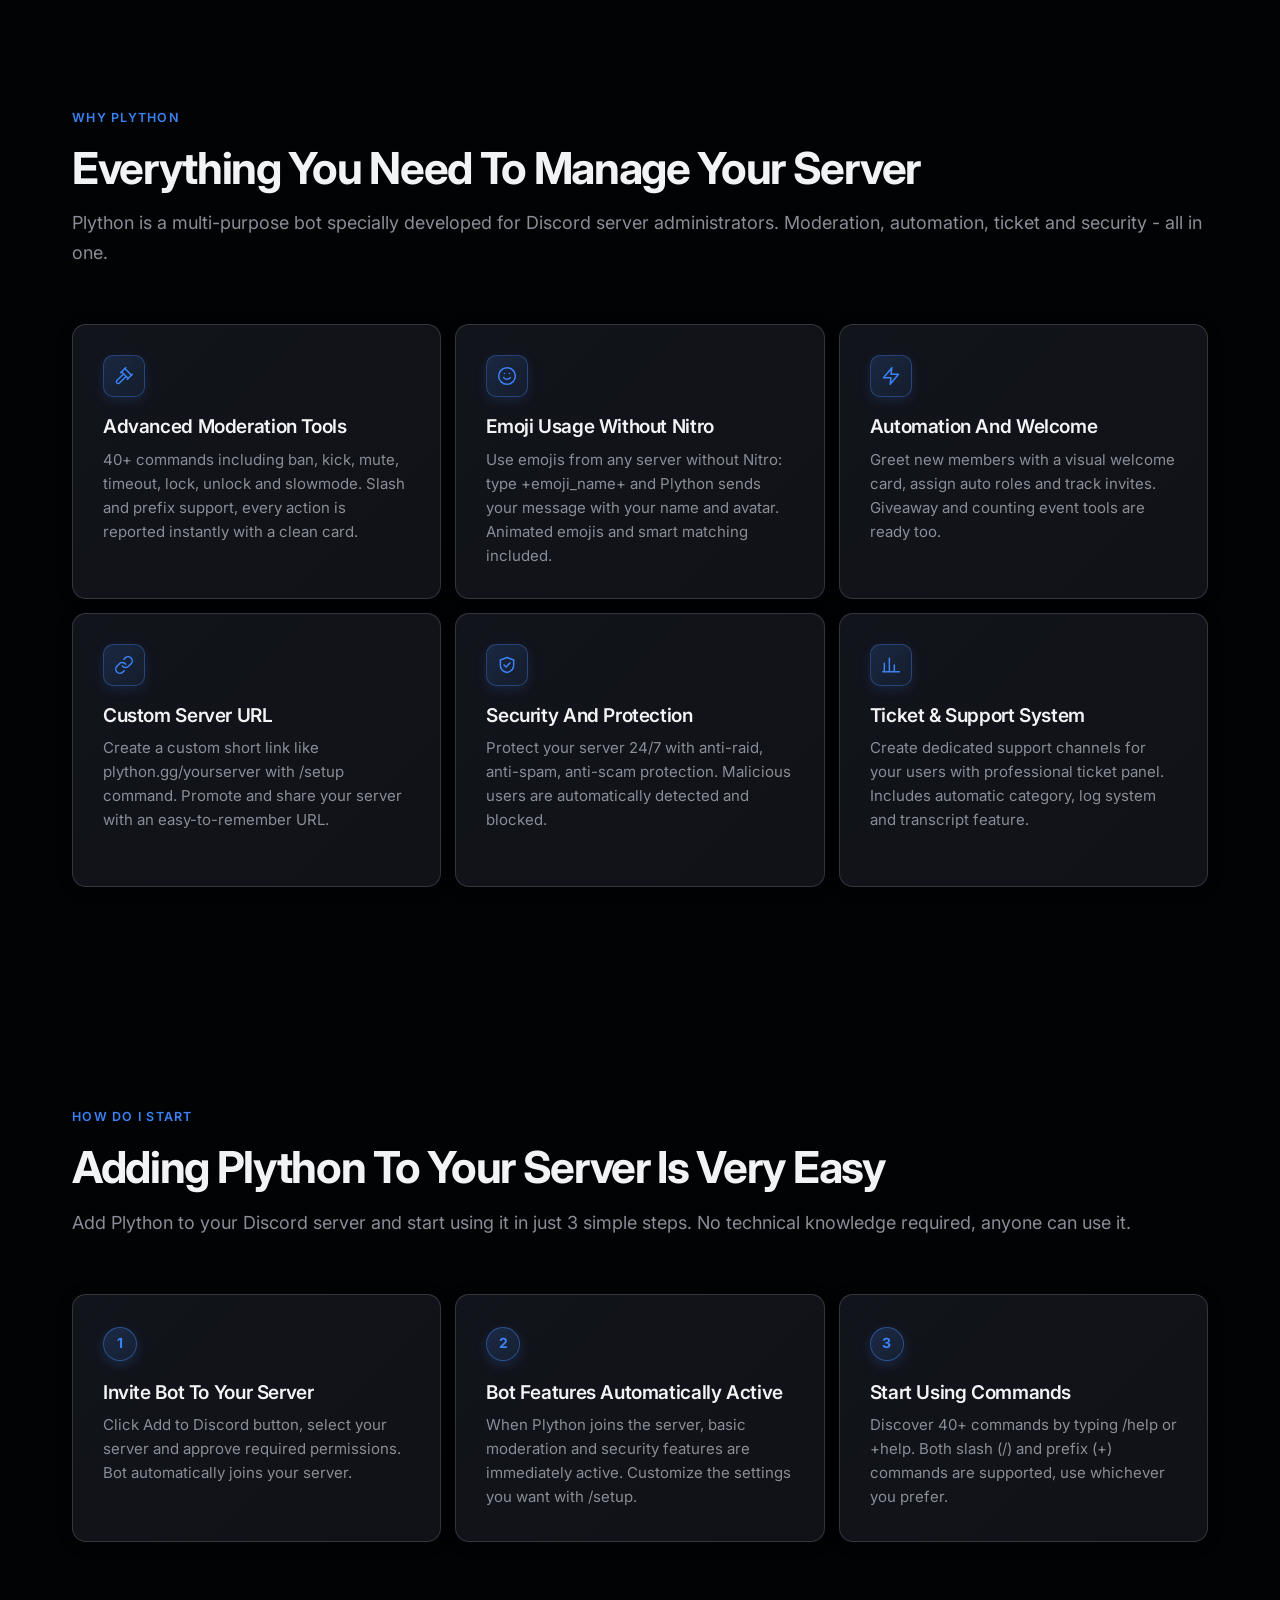
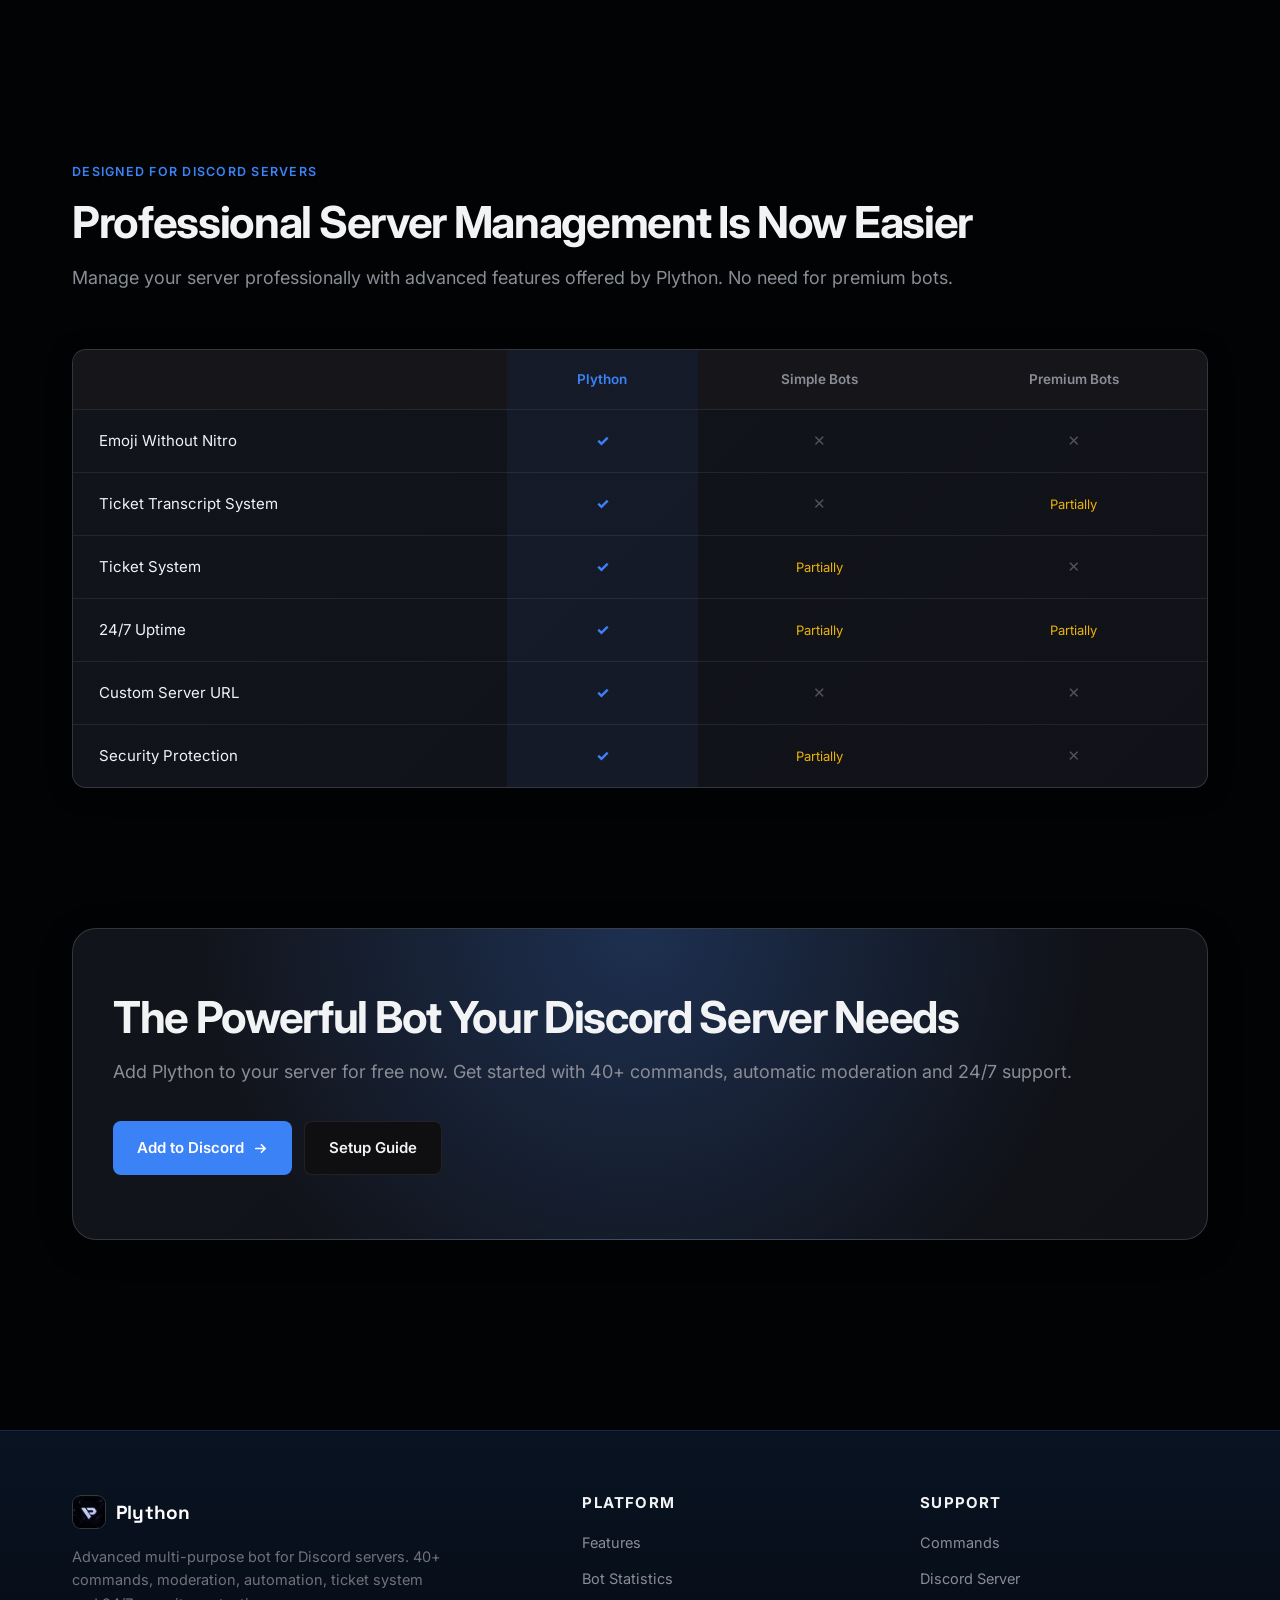
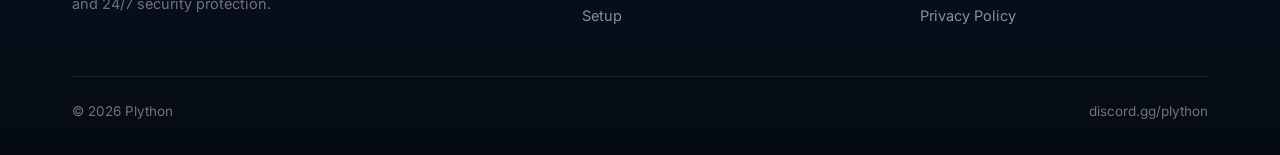
==== commit 4224d9a4: "Update logo link and main.js version Updated the logo link and changed the version of main.js." ====
--- a/index.html
+++ b/index.html
@@ -18,7 +18,7 @@
   <header>
     <nav class="top">
       <div class="wrap">
-        <a href="#" class="logo"><span class="logo-mark"><img src="plythonic.png" alt="Plython logo" width="34" height="34"></span><span class="logo-text">Plython</span></a>
+        <a href="./" class="logo" id="headerLogo"><span class="logo-mark"><img src="plythonic.png" alt="Plython logo" width="34" height="34"></span><span class="logo-text">Plython</span></a>
         <div class="nav-cta" id="navCta">
           <a href="#" class="lang-sel" id="dashboardBtn">Dashboard</a>
           <div class="lang-dropdown" id="langDropdown">
@@ -281,7 +281,7 @@
     <svg viewBox="0 0 24 24" width="20" height="20" fill="none" stroke="currentColor" stroke-width="2" stroke-linecap="round" stroke-linejoin="round"><path d="M12 19V5M5 12l7-7 7 7" /></svg>
   </button>
   <script src="js/language.js?v=9"></script>
-  <script src="js/main.js?v=9"></script>
+  <script src="js/main.js?v=21"></script>
 </body>
 
 </html>
--- a/css/style.css
+++ b/css/style.css
@@ -221,8 +221,7 @@
   display: block;
   width: 100%;
   height: 100%;
-  object-fit: cover;   /* image fills the whole frame */
-  object-position: center;
+  object-fit: contain;   /* whole plythonic.png, nothing cropped */
 }
 
 .logo-text {
@@ -270,12 +269,19 @@
   height: 440px;
 }
 
+.hero-frame {
+  position: relative;
+  background: #05060a;
+}
 .hero-frame img {
   display: block;
-  width: 100%;
   height: 100%;
-  object-fit: cover;
-  object-position: center;
+  width: auto;           /* shows the whole plythonic.png, nothing cropped */
+  max-width: 100%;
+  margin: 0 auto;
+  /* soft edges so the picture blends into the frame */
+  -webkit-mask-image: linear-gradient(to right, transparent 0, #000 18%, #000 82%, transparent 100%);
+  mask-image: linear-gradient(to right, transparent 0, #000 18%, #000 82%, transparent 100%);
 }
 
 .hero-grid {
